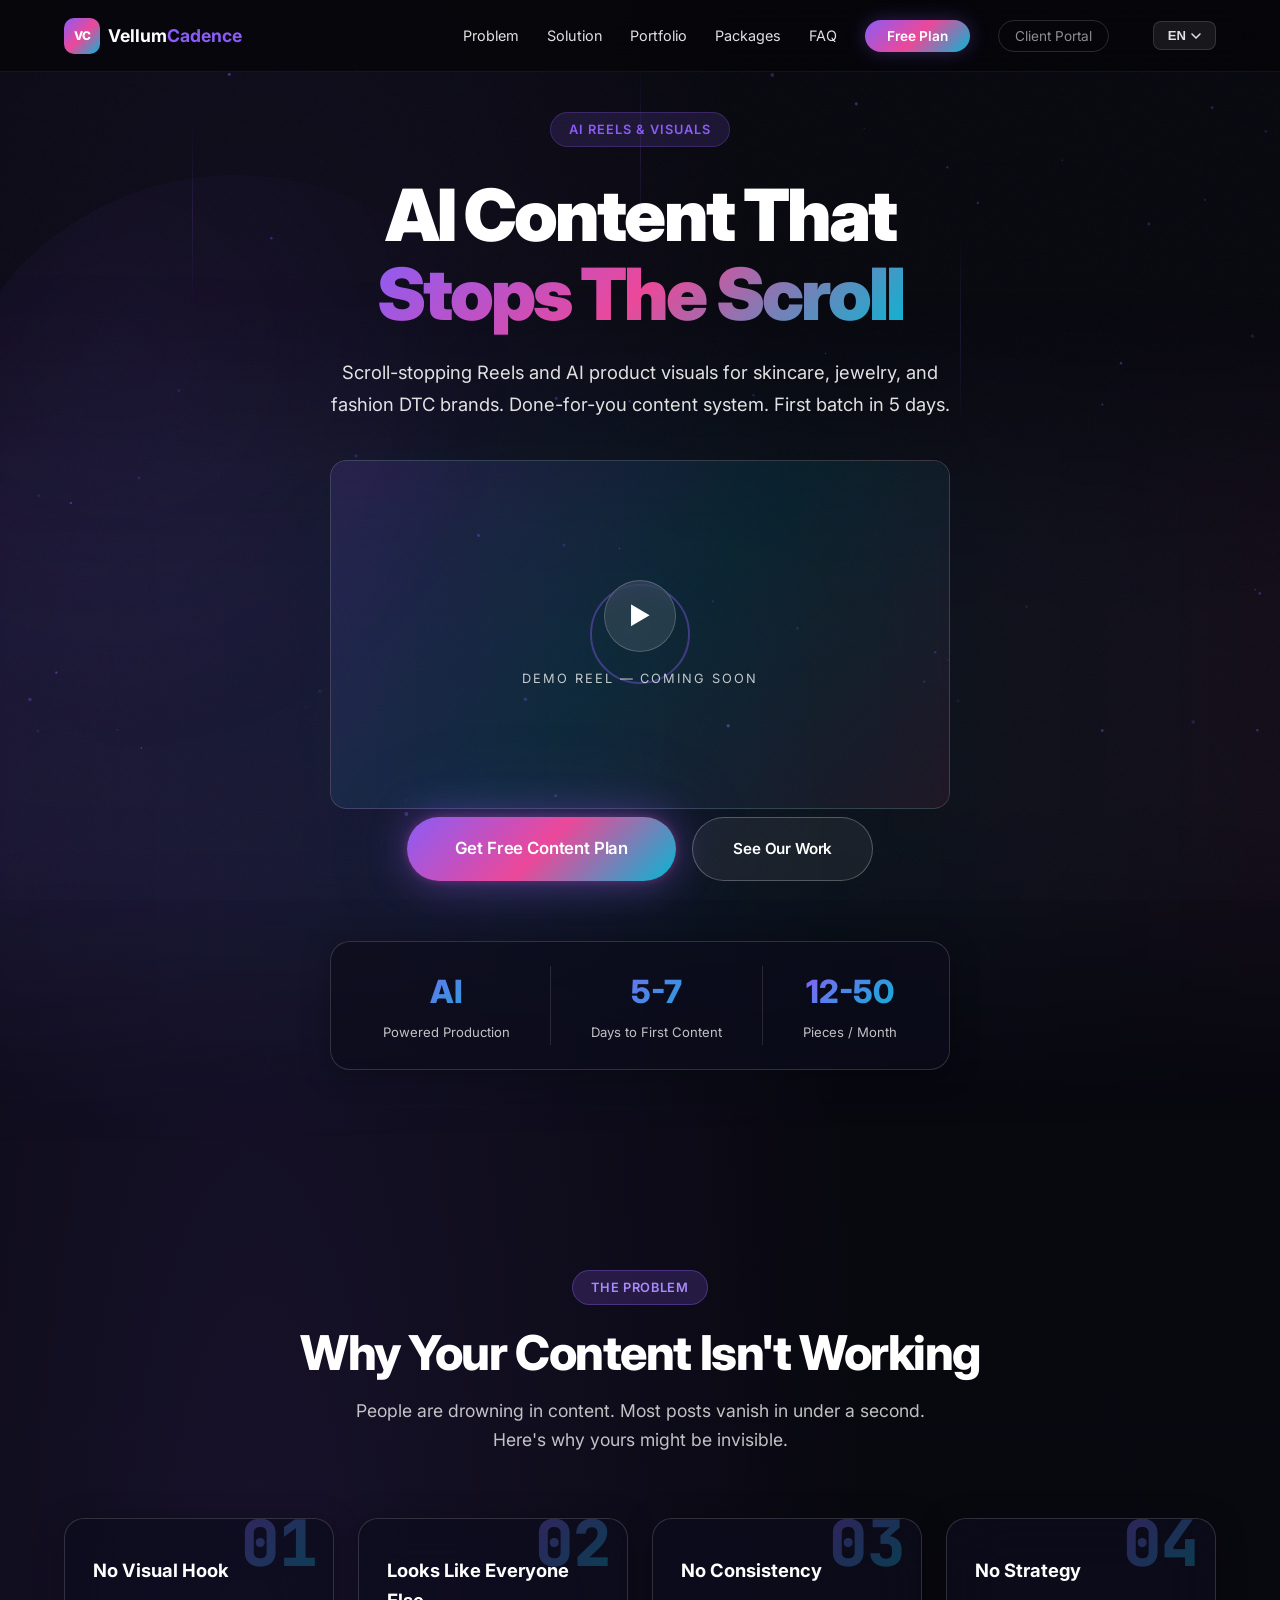
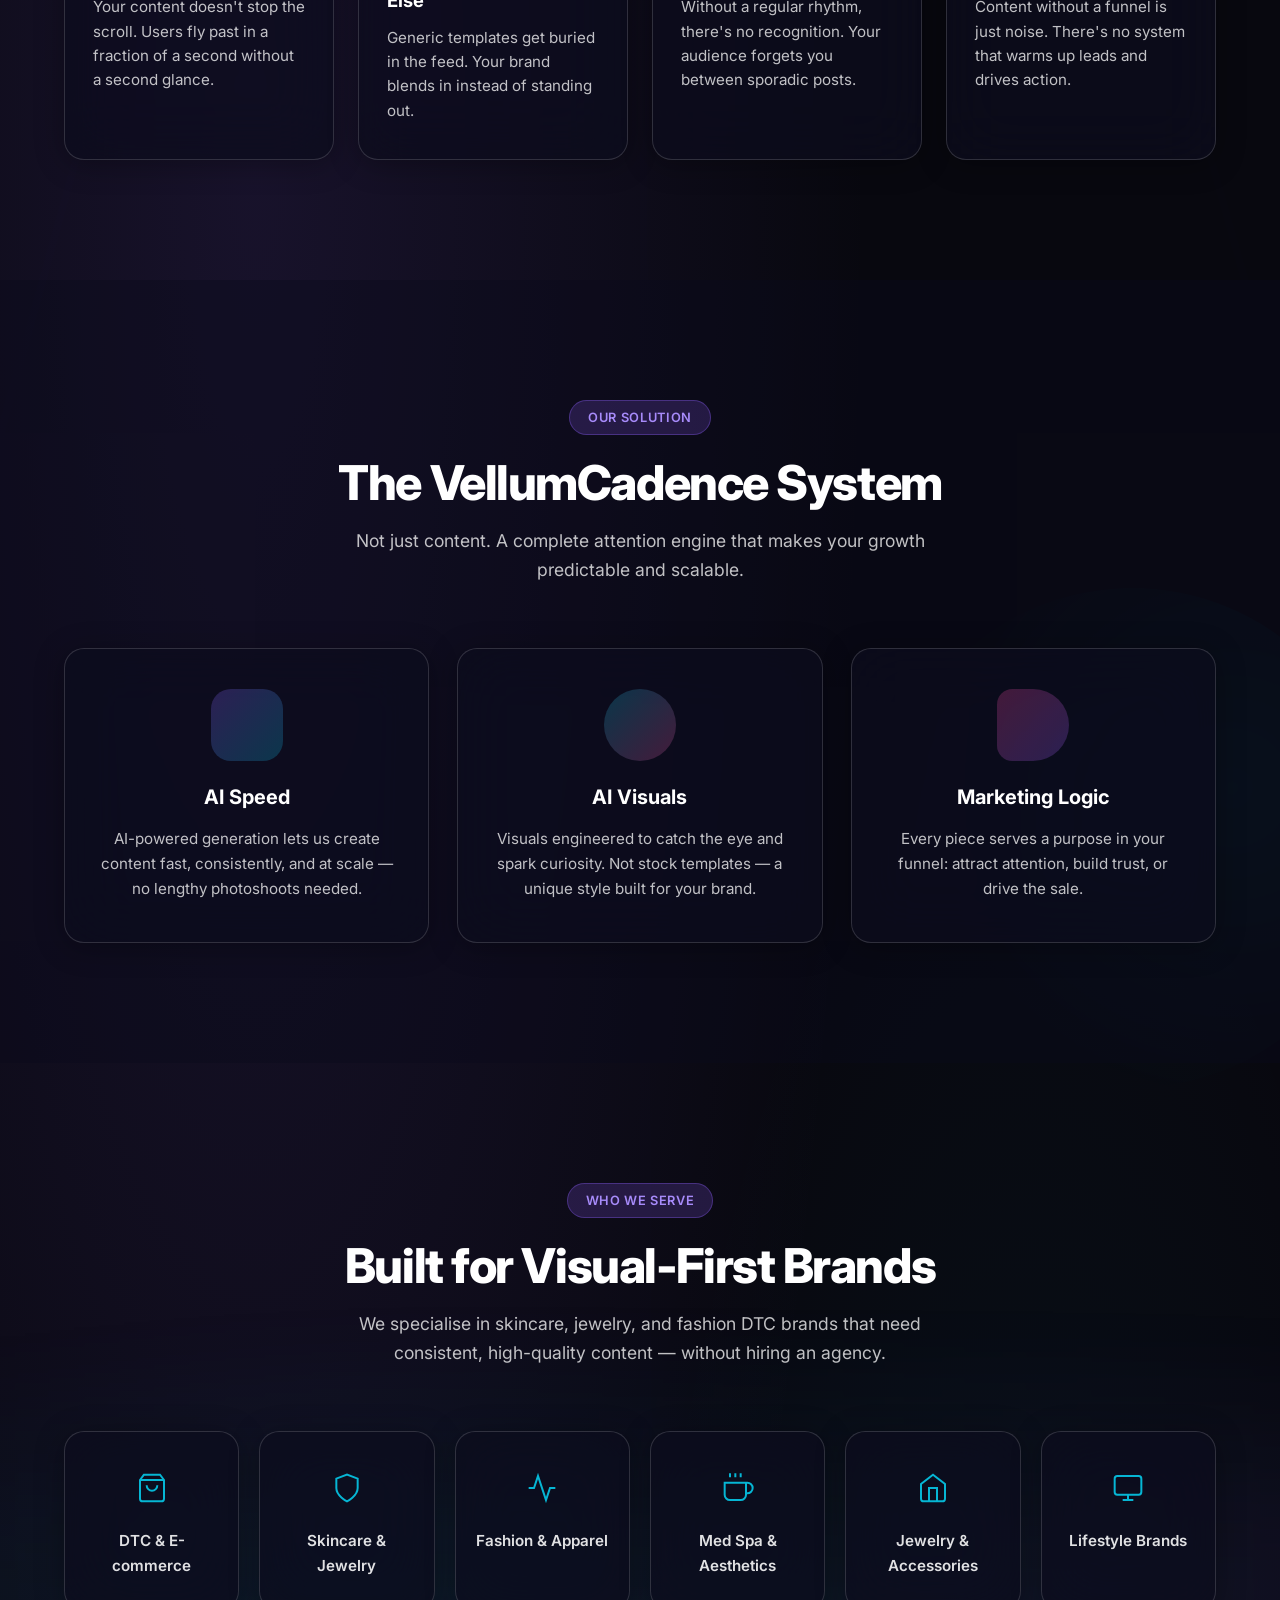
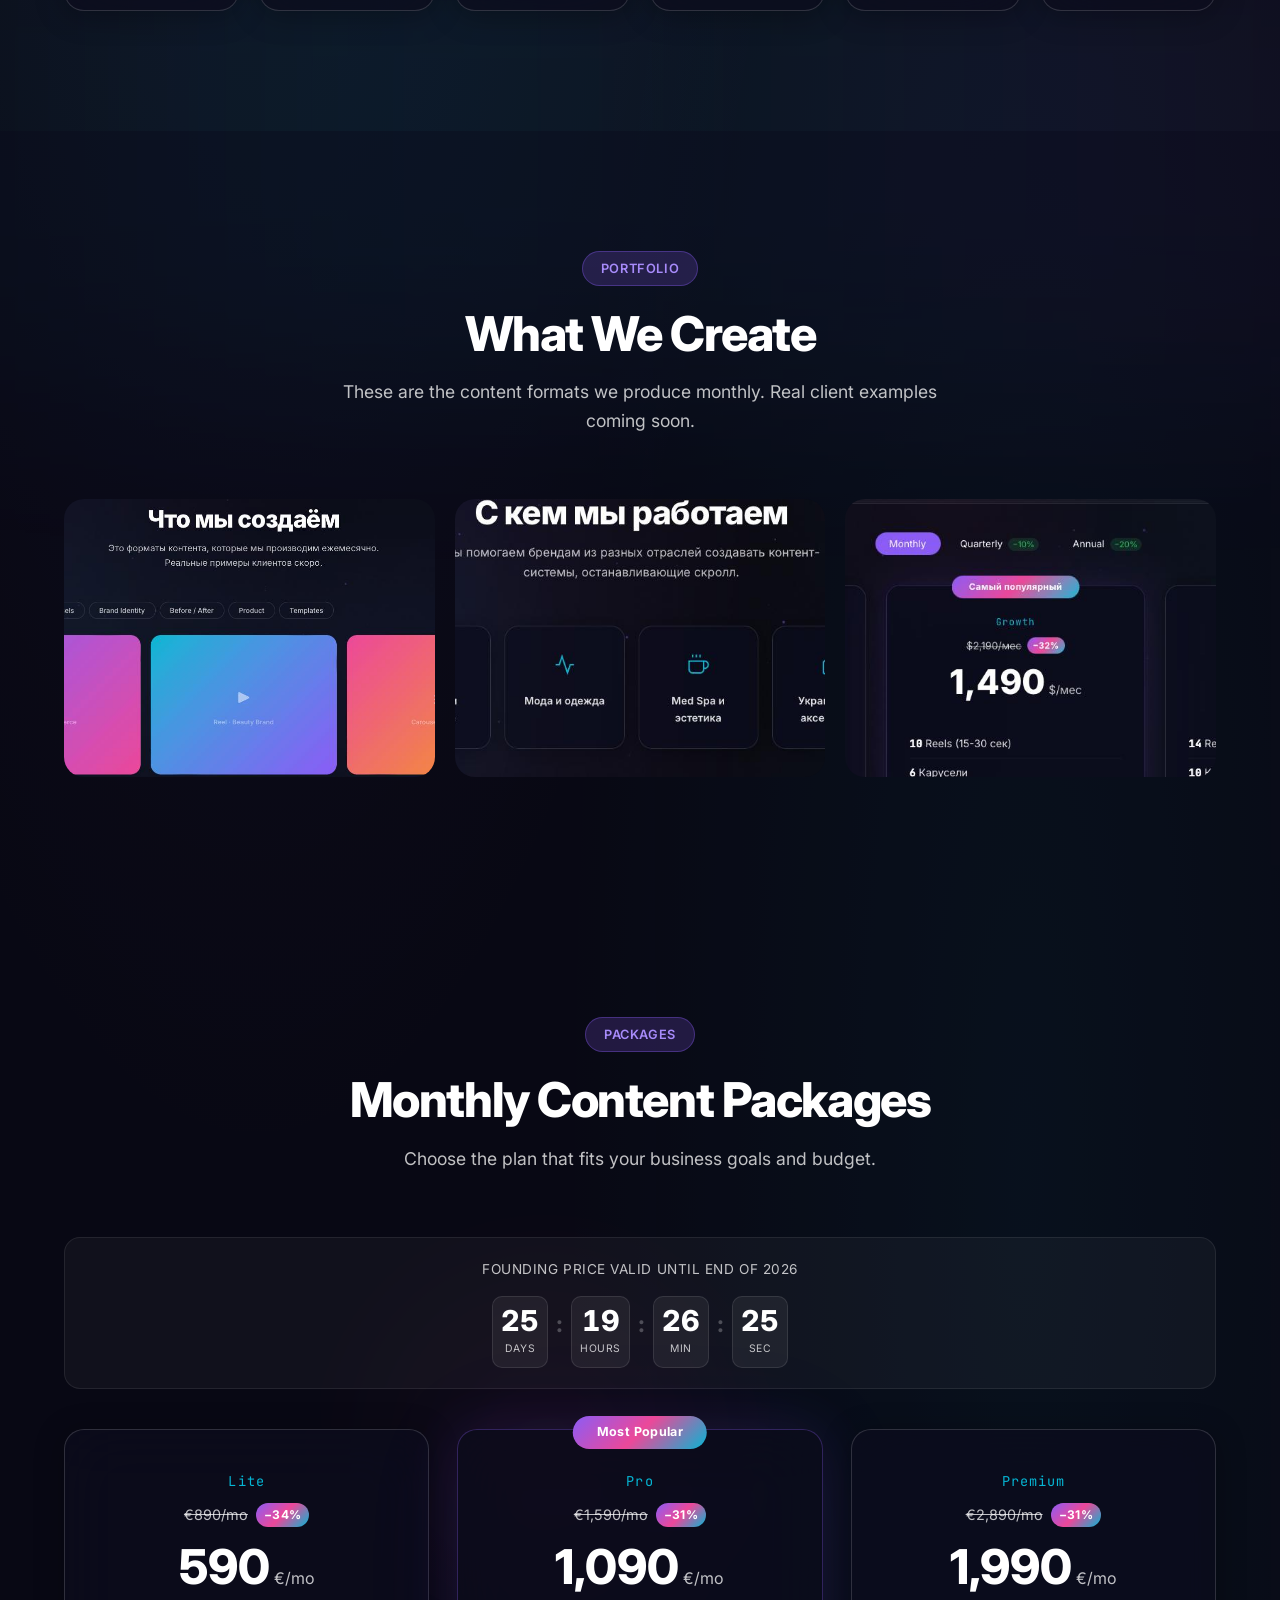
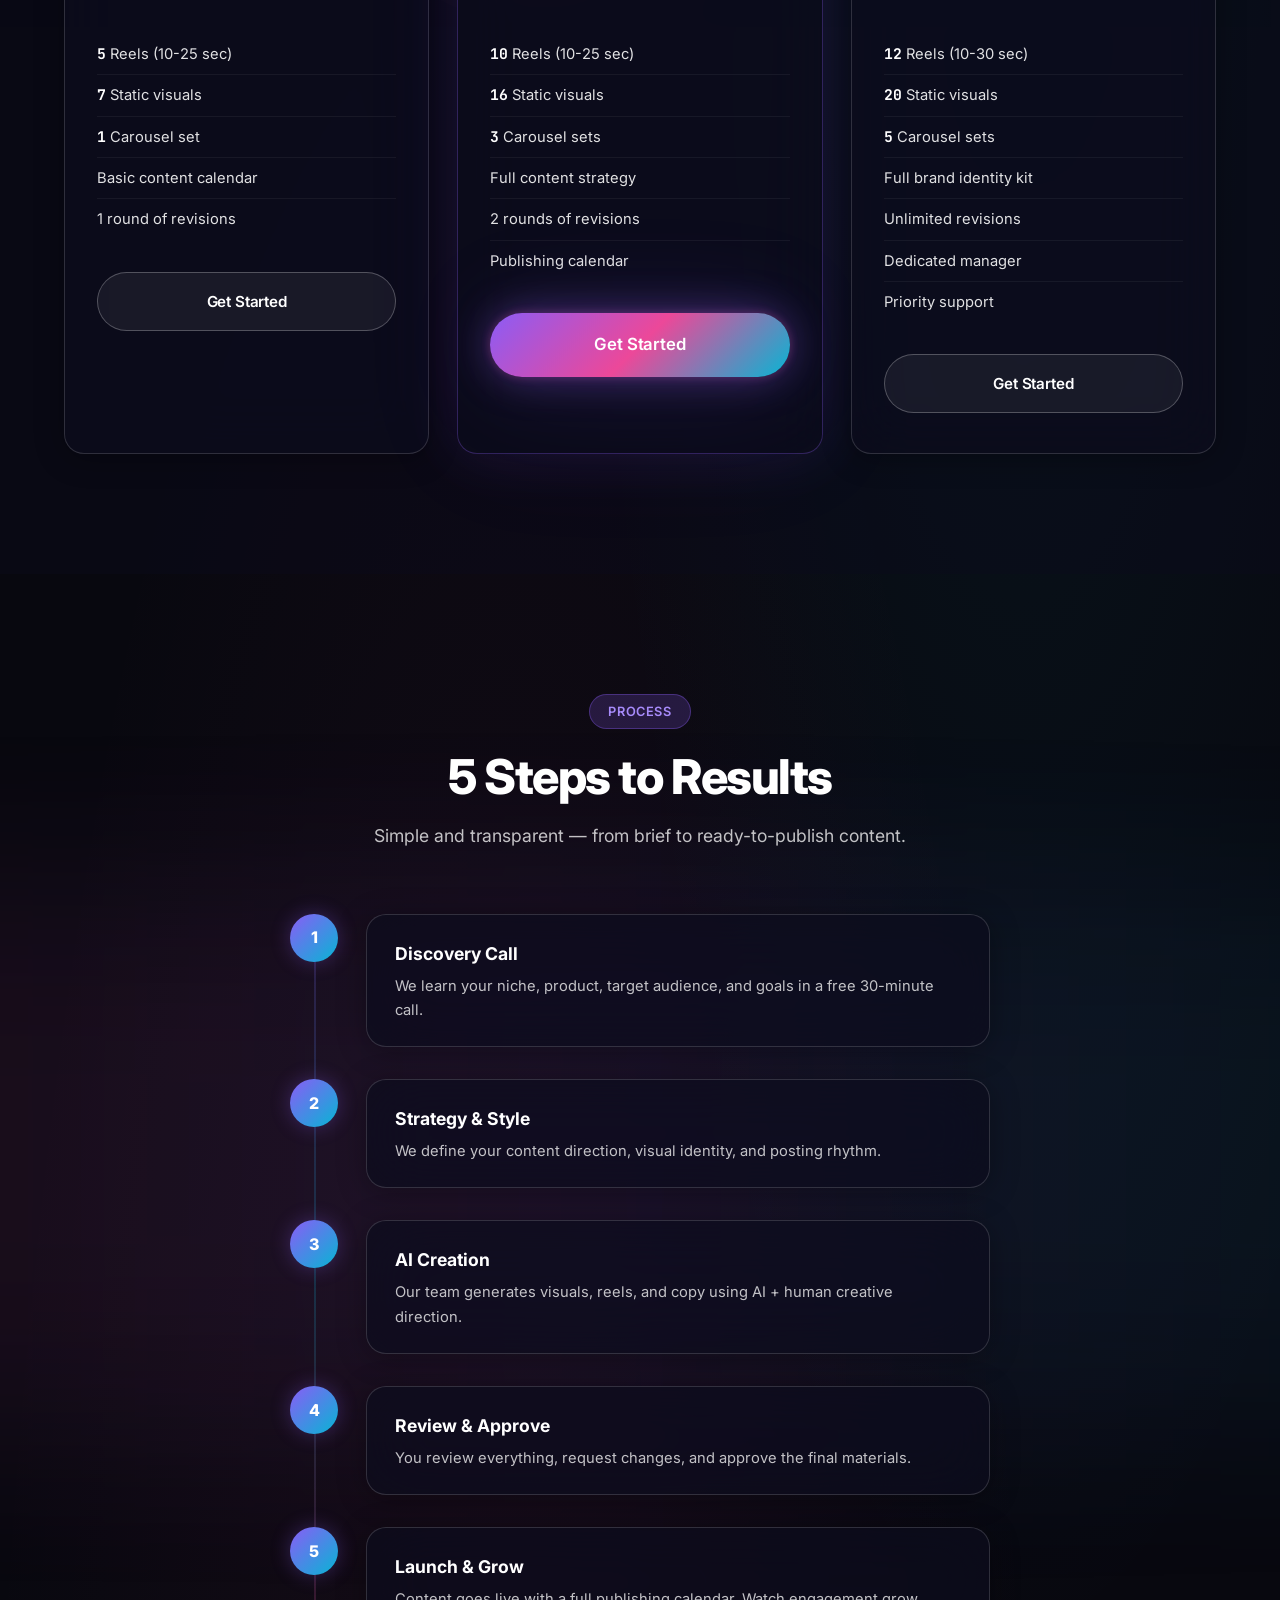
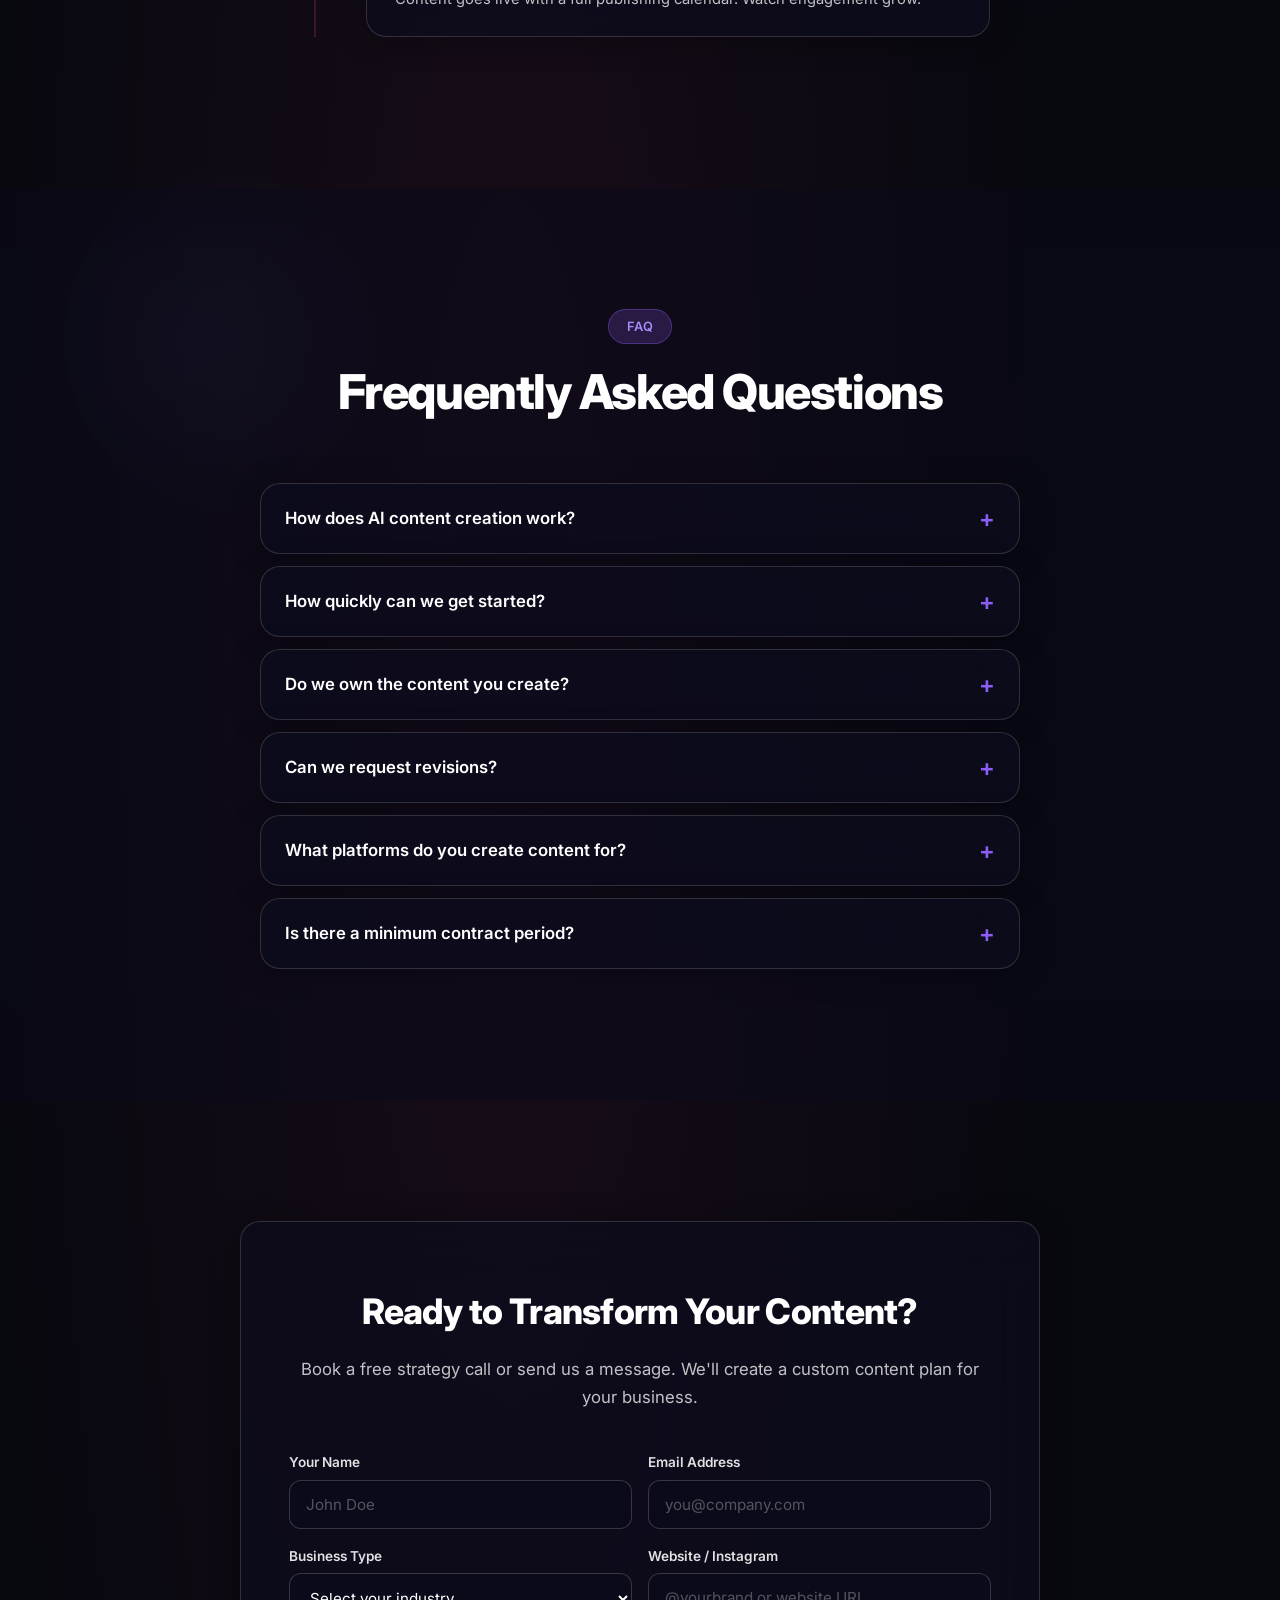
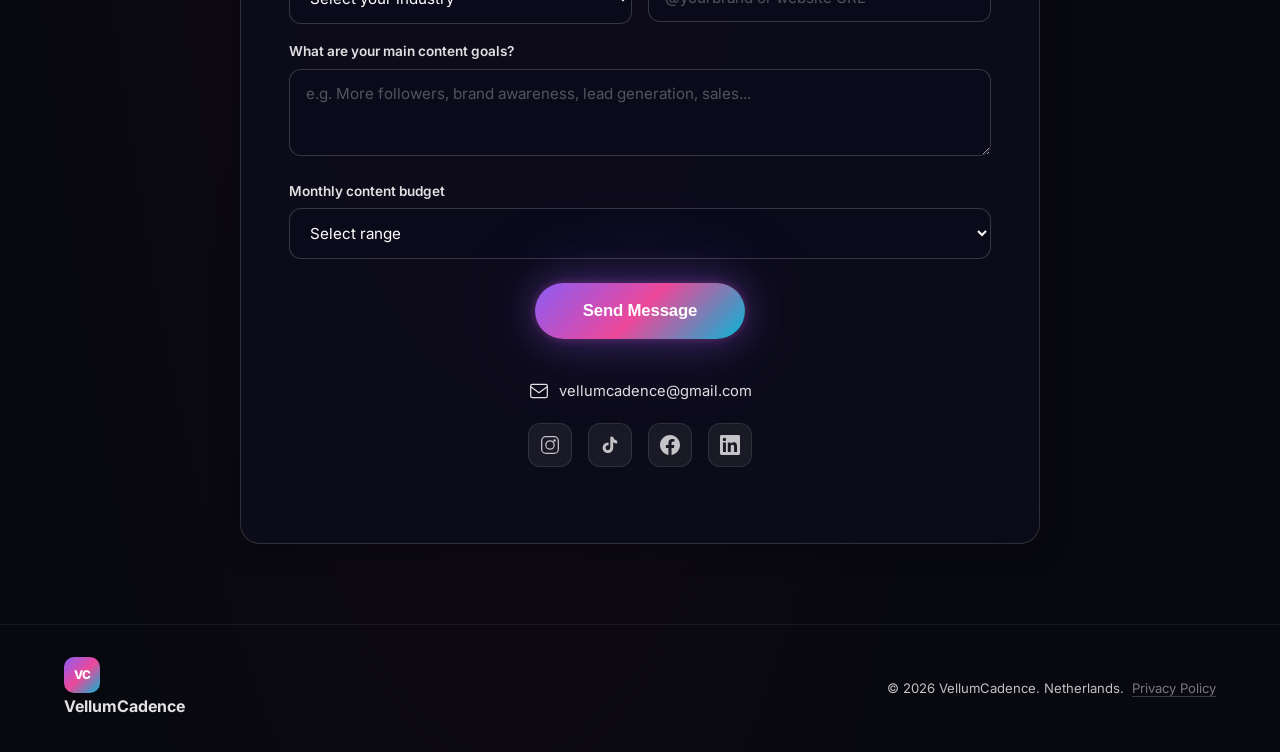
==== index.html @ dead8058 "Remove billing toggle, sync packages.json with site - Remove Quarterly/Annual buttons from billing t" ====
<!DOCTYPE html>
<html lang="en">
<head>
  <meta charset="UTF-8">
  <meta name="viewport" content="width=device-width, initial-scale=1.0">
  <title>VellumCadence — AI Content That Stops The Scroll</title>
  <meta name="description" content="AI-powered Reels and product visuals for skincare, jewelry, and fashion DTC brands. Done-for-you content system. First batch in 5 days.">
  <meta name="theme-color" content="#050508">
  <link rel="icon" id="favicon-link" href="/favicon.ico">

  <!-- Canonical & hreflang -->
  <link rel="canonical" href="https://vellumcadence.com/">
  <link rel="alternate" hreflang="en" href="https://vellumcadence.com/">
  <link rel="alternate" hreflang="nl" href="https://vellumcadence.com/?lang=nl">
  <link rel="alternate" hreflang="de" href="https://vellumcadence.com/?lang=de">
  <link rel="alternate" hreflang="x-default" href="https://vellumcadence.com/">

  <!-- Open Graph -->
  <meta property="og:type" content="website">
  <meta property="og:url" content="https://vellumcadence.com/">
  <meta property="og:title" content="VellumCadence — AI Content That Stops The Scroll">
  <meta property="og:description" content="AI-powered Reels and product visuals for skincare, jewelry, and fashion DTC brands. Done-for-you content system. First batch in 5 days.">
  <meta property="og:image" content="https://vellumcadence.com/og-image.jpg">
  <meta property="og:locale" content="en_US">
  <meta property="og:locale:alternate" content="nl_NL">
  <meta property="og:locale:alternate" content="de_DE">

  <!-- Twitter Card -->
  <meta name="twitter:card" content="summary_large_image">
  <meta name="twitter:title" content="VellumCadence — AI Content That Stops The Scroll">
  <meta name="twitter:description" content="AI-powered Reels and product visuals for skincare, jewelry, and fashion DTC brands. Done-for-you content system. First batch in 5 days.">
  <meta name="twitter:image" content="https://vellumcadence.com/og-image.jpg">

  <!-- Structured Data -->
  <script type="application/ld+json">
  {
    "@context": "https://schema.org",
    "@type": "Organization",
    "name": "VellumCadence",
    "url": "https://vellumcadence.com",
    "description": "AI-powered Reels and product visuals for skincare, jewelry, and fashion DTC brands",
    "address": { "@type": "PostalAddress", "addressLocality": "Amsterdam", "addressCountry": "NL" },
    "sameAs": ["https://www.instagram.com/vellumcadence", "https://www.linkedin.com/company/vellumcadence"]
  }
  </script>

  <link rel="preconnect" href="https://fonts.googleapis.com">
  <link rel="preconnect" href="https://fonts.gstatic.com" crossorigin>
  <link href="https://fonts.googleapis.com/css2?family=Inter:wght@300;400;500;600;700;800;900&family=JetBrains+Mono:wght@400;500&display=swap" rel="stylesheet">
  <link rel="stylesheet" href="style.css">
</head>
<body>

  <!-- 4D Background System -->
  <div class="bg-system" aria-hidden="true">
    <canvas id="bgCanvas"></canvas>
    <div class="aurora">
      <div class="aurora-beam aurora-beam-1"></div>
      <div class="aurora-beam aurora-beam-2"></div>
      <div class="aurora-beam aurora-beam-3"></div>
    </div>
    <div class="morph-blobs">
      <div class="morph-blob blob-1"></div>
      <div class="morph-blob blob-2"></div>
      <div class="morph-blob blob-3"></div>
      <div class="morph-blob blob-4"></div>
    </div>
    <div class="depth-grid"></div>
    <div class="noise-overlay"></div>
  </div>

  <!-- Cursor glow (desktop only) -->
  <div class="cursor-glow" id="cursorGlow" aria-hidden="true"></div>

  <!-- Navigation -->
  <nav class="nav" id="nav">
    <div class="nav-inner">
      <a href="#" class="nav-logo" id="nav-logo">
        <img id="logo-img" src="/logo-img.svg" alt="VellumCadence" style="display:none;height:36px;" onerror="this.style.display='none';" onload="this.style.display='inline-block';document.getElementById('logo-text').style.display='none';">
        <span id="logo-text" style="display:flex;align-items:center;gap:8px;">
          <span class="logo-mark">VC</span>
          <span class="logo-name">Vellum<span class="logo-accent">Cadence</span></span>
        </span>
      </a>
      <ul class="nav-links" id="navLinks">
        <li><a href="#pain" data-i18n="nav.problem">Problem</a></li>
        <li><a href="#solution" data-i18n="nav.solution">Solution</a></li>
        <li><a href="#portfolio" data-i18n="nav.portfolio">Portfolio</a></li>
        <li><a href="#packages" data-i18n="nav.packages">Packages</a></li>
        <li><a href="#faq" data-i18n="nav.faq">FAQ</a></li>
        <li><a href="#cta" class="nav-cta" data-i18n="nav.contact">Get Free Plan</a></li>
        <li><a href="/client/" class="nav-portal">Client Portal</a></li>
      </ul>
      <!-- Language switcher -->
      <div class="lang-switcher" id="langSwitcher">
        <button class="lang-current" id="langBtn" aria-label="Language">
          <span id="langLabel">EN</span>
          <svg width="10" height="6" viewBox="0 0 10 6" fill="none"><path d="M1 1l4 4 4-4" stroke="currentColor" stroke-width="1.5" stroke-linecap="round"/></svg>
        </button>
        <ul class="lang-dropdown" id="langDropdown">
          <li><button data-lang="en">EN</button></li>
          <li><button data-lang="nl">NL</button></li>
          <li><button data-lang="de">DE</button></li>
          <li><button data-lang="fr">FR</button></li>
          <li><button data-lang="pl">PL</button></li>
          <li><button data-lang="ru">RU</button></li>
          <li><button data-lang="uk">UA</button></li>
        </ul>
      </div>
      <button class="burger" id="burger" aria-label="Menu">
        <span></span><span></span><span></span>
      </button>
    </div>
  </nav>

  <!-- ====== HERO ====== -->
  <section class="hero" id="hero">
    <div class="hero-inner">
      <div class="hero-tag anim" data-i18n="hero.tag">AI Reels & Visuals</div>
      <h1 class="hero-title anim">
        <span data-i18n="hero.title1">AI Content That</span><br>
        <span class="hero-highlight" data-i18n="hero.title2">Stops The Scroll</span>
      </h1>
      <p class="hero-sub anim" data-i18n="hero.sub">Scroll-stopping Reels and AI product visuals for skincare, jewelry, and fashion DTC brands. Done-for-you content system. First batch in 5 days.</p>

      <!-- ====== HERO VIDEO ====== -->
      <div class="hero-video-section anim">
        <!-- ВАРИАНТ A: MP4 — раскомментировать и указать src когда файл готов -->
        <!--
        <video class="hero-video" autoplay muted loop playsinline poster="/assets/video-poster.webp">
          <source src="/assets/demo-reel.mp4" type="video/mp4">
        </video>
        -->

        <!-- ВАРИАНТ B: YouTube/Vimeo embed — заменить VIDEO_ID -->
        <!--
        <div class="hero-video-embed">
          <iframe src="https://www.youtube.com/embed/VIDEO_ID?autoplay=0&rel=0&modestbranding=1"
            title="VellumCadence Demo Reel" frameborder="0"
            allow="accelerometer; autoplay; clipboard-write; encrypted-media; picture-in-picture"
            allowfullscreen></iframe>
        </div>
        -->

        <!-- ЗАГЛУШКА — удалить когда подключено реальное видео -->
        <div class="hero-video-placeholder">
          <div class="vp-pulse-ring"></div>
          <div class="vp-play-btn">&#9654;</div>
          <p class="vp-label" data-i18n="hero.video">Demo Reel — Coming Soon</p>
        </div>
      </div>

      <div class="hero-ctas anim">
        <a href="#cta" class="btn btn-glow" data-i18n="hero.cta">Get Free Content Plan</a>
        <a href="#portfolio" class="btn btn-ghost" data-i18n="hero.cta2">See Our Work</a>
      </div>
      <div class="hero-metrics anim">
        <div class="metric">
          <span class="metric-val">AI</span>
          <span class="metric-label" data-i18n="hero.m1">Powered Production</span>
        </div>
        <div class="metric-divider"></div>
        <div class="metric">
          <span class="metric-val">5-7</span>
          <span class="metric-label" data-i18n="hero.m2">Days to First Content</span>
        </div>
        <div class="metric-divider"></div>
        <div class="metric">
          <span class="metric-val">12-50</span>
          <span class="metric-label" data-i18n="hero.m3">Pieces / Month</span>
        </div>
      </div>
    </div>
    <div class="hero-lines" aria-hidden="true">
      <div class="h-line h-line-1"></div>
      <div class="h-line h-line-2"></div>
      <div class="h-line h-line-3"></div>
    </div>
  </section>

  <!-- ====== PAIN ====== -->
  <section class="section" id="pain">
    <div class="container">
      <div class="section-header">
        <span class="tag anim" data-i18n="pain.tag">The Problem</span>
        <h2 class="section-title anim" data-i18n="pain.title">Why Your Content Isn't Working</h2>
        <p class="section-sub anim" data-i18n="pain.sub">People are drowning in content. Most posts vanish in under a second. Here's why yours might be invisible.</p>
      </div>
      <div class="pain-grid">
        <div class="pain-card glass anim">
          <div class="pain-num">01</div>
          <h3 data-i18n="pain.c1.title">No Visual Hook</h3>
          <p data-i18n="pain.c1.text">Your content doesn't stop the scroll. Users fly past in a fraction of a second without a second glance.</p>
        </div>
        <div class="pain-card glass anim">
          <div class="pain-num">02</div>
          <h3 data-i18n="pain.c2.title">Looks Like Everyone Else</h3>
          <p data-i18n="pain.c2.text">Generic templates get buried in the feed. Your brand blends in instead of standing out.</p>
        </div>
        <div class="pain-card glass anim">
          <div class="pain-num">03</div>
          <h3 data-i18n="pain.c3.title">No Consistency</h3>
          <p data-i18n="pain.c3.text">Without a regular rhythm, there's no recognition. Your audience forgets you between sporadic posts.</p>
        </div>
        <div class="pain-card glass anim">
          <div class="pain-num">04</div>
          <h3 data-i18n="pain.c4.title">No Strategy</h3>
          <p data-i18n="pain.c4.text">Content without a funnel is just noise. There's no system that warms up leads and drives action.</p>
        </div>
      </div>
    </div>
  </section>

  <!-- ====== SOLUTION ====== -->
  <section class="section section-alt" id="solution">
    <div class="container">
      <div class="section-header">
        <span class="tag anim" data-i18n="sol.tag">Our Solution</span>
        <h2 class="section-title anim" data-i18n="sol.title">The VellumCadence System</h2>
        <p class="section-sub anim" data-i18n="sol.sub">Not just content. A complete attention engine that makes your growth predictable and scalable.</p>
      </div>
      <div class="sol-grid">
        <div class="sol-card glass tilt-card anim">
          <div class="sol-icon">
            <div class="sol-shape shape-1"></div>
          </div>
          <h3 data-i18n="sol.c1.title">AI-Powered Production</h3>
          <p data-i18n="sol.c1.text">We generate content fast, consistently, and at scale — no lengthy photoshoots needed. Your brand stays visible every day.</p>
        </div>
        <div class="sol-card glass tilt-card anim">
          <div class="sol-icon">
            <div class="sol-shape shape-2"></div>
          </div>
          <h3 data-i18n="sol.c2.title">Unique Visual Style</h3>
          <p data-i18n="sol.c2.text">Every visual is engineered to catch the eye and spark curiosity. Not stock templates — a style built exclusively for your brand.</p>
        </div>
        <div class="sol-card glass tilt-card anim">
          <div class="sol-icon">
            <div class="sol-shape shape-3"></div>
          </div>
          <h3 data-i18n="sol.c3.title">Funnel-Driven Strategy</h3>
          <p data-i18n="sol.c3.text">Every piece serves a purpose: attract attention, build trust, or drive the sale. Content with a plan, not just posts.</p>
        </div>
      </div>
    </div>
  </section>

  <!-- ====== WHO WE WORK WITH ====== -->
  <section class="section" id="who">
    <div class="container">
      <div class="section-header">
        <span class="tag anim" data-i18n="who.tag">Who We Serve</span>
        <h2 class="section-title anim" data-i18n="who.title">Built for Visual-First Brands</h2>
        <p class="section-sub anim" data-i18n="who.sub">We specialise in DTC, beauty, and skincare brands that need consistent, high-quality content — without hiring an agency.</p>
      </div>
      <div class="who-grid">
        <div class="who-card glass anim">
          <div class="who-icon">
            <svg viewBox="0 0 24 24" fill="none" stroke="currentColor" stroke-width="1.5"><path d="M6 2L3 6v14a2 2 0 002 2h14a2 2 0 002-2V6l-3-4zM3 6h18M16 10a4 4 0 01-8 0"/></svg>
          </div>
          <h3 data-i18n="who.c1">DTC & E-commerce</h3>
        </div>
        <div class="who-card glass anim">
          <div class="who-icon">
            <svg viewBox="0 0 24 24" fill="none" stroke="currentColor" stroke-width="1.5"><path d="M12 22s8-4 8-10V5l-8-3-8 3v7c0 6 8 10 8 10z"/></svg>
          </div>
          <h3 data-i18n="who.c2">Beauty & Wellness</h3>
        </div>
        <div class="who-card glass anim">
          <div class="who-icon">
            <svg viewBox="0 0 24 24" fill="none" stroke="currentColor" stroke-width="1.5"><path d="M22 12h-4l-3 9L9 3l-3 9H2"/></svg>
          </div>
          <h3 data-i18n="who.c3">Fashion & Apparel</h3>
        </div>
        <div class="who-card glass anim">
          <div class="who-icon">
            <svg viewBox="0 0 24 24" fill="none" stroke="currentColor" stroke-width="1.5"><path d="M18 8h1a4 4 0 010 8h-1M2 8h16v9a4 4 0 01-4 4H6a4 4 0 01-4-4V8zM6 1v3M10 1v3M14 1v3"/></svg>
          </div>
          <h3 data-i18n="who.c4">Med Spa & Aesthetics</h3>
        </div>
        <div class="who-card glass anim">
          <div class="who-icon">
            <svg viewBox="0 0 24 24" fill="none" stroke="currentColor" stroke-width="1.5"><path d="M3 9l9-7 9 7v11a2 2 0 01-2 2H5a2 2 0 01-2-2V9z"/><polyline points="9 22 9 12 15 12 15 22"/></svg>
          </div>
          <h3 data-i18n="who.c5">Jewelry & Accessories</h3>
        </div>
        <div class="who-card glass anim">
          <div class="who-icon">
            <svg viewBox="0 0 24 24" fill="none" stroke="currentColor" stroke-width="1.5"><rect x="2" y="3" width="20" height="14" rx="2"/><line x1="8" y1="21" x2="16" y2="21"/><line x1="12" y1="17" x2="12" y2="21"/></svg>
          </div>
          <h3 data-i18n="who.c6">Lifestyle Brands</h3>
        </div>
      </div>
    </div>
  </section>

  <!-- ====== PORTFOLIO ====== -->
  <section class="section section-alt" id="portfolio">
    <div class="container">
      <div class="section-header">
        <span class="tag anim" data-i18n="port.tag">Portfolio</span>
        <h2 class="section-title anim" data-i18n="port.title">What We Create</h2>
        <p class="section-sub anim" data-i18n="port.sub">These are the content formats we produce monthly. Real client examples coming soon.</p>
      </div>

      <!-- Portfolio grid — 3 items -->
      <div class="portfolio-grid">
        <div class="portfolio-item anim" data-category="all">
          <img src="/portfolio/showcase-content.jpg" alt="Content Strategy" loading="lazy" class="portfolio-img">
          <div class="portfolio-overlay"><span class="portfolio-tag">Content</span><span class="portfolio-title">Content Strategy</span><button class="portfolio-open" data-src="/portfolio/showcase-content.jpg">View</button></div>
        </div>
        <div class="portfolio-item anim" data-category="all">
          <img src="/portfolio/showcase-brands.jpg" alt="Brand Direction" loading="lazy" class="portfolio-img">
          <div class="portfolio-overlay"><span class="portfolio-tag">Branding</span><span class="portfolio-title">Brand Direction</span><button class="portfolio-open" data-src="/portfolio/showcase-brands.jpg">View</button></div>
        </div>
        <div class="portfolio-item anim" data-category="all">
          <img src="/portfolio/showcase-packages.jpg" alt="Service Overview" loading="lazy" class="portfolio-img">
          <div class="portfolio-overlay"><span class="portfolio-tag">Service</span><span class="portfolio-title">Service Overview</span><button class="portfolio-open" data-src="/portfolio/showcase-packages.jpg">View</button></div>
        </div>
      </div>

      <!-- Lightbox -->
      <div class="lightbox" id="lightbox">
        <div class="lb-backdrop"></div>
        <div class="lb-content">
          <button class="lb-close">&times;</button>
          <img class="lb-img" src="" alt="">
        </div>
      </div>
    </div>
  </section>


  <!-- ====== PACKAGES ====== -->
  <section class="section section-alt" id="packages">
    <div class="container">
      <div class="section-header">
        <span class="tag anim" data-i18n="pkg.tag">Packages</span>
        <h2 class="section-title anim" data-i18n="pkg.title">Monthly Content Packages</h2>
        <p class="section-sub anim" data-i18n="pkg.sub">Choose the plan that fits your business goals and budget.</p>
      </div>
      <div class="pkg-timer anim">
        <span class="pkg-timer-label" data-i18n="pkg.timer.label">Founding price valid until end of 2026</span>
        <div class="pkg-timer-clock">
          <div class="pkg-timer-unit"><span class="pkg-timer-val" id="ct-days">--</span><span class="pkg-timer-lbl" data-i18n="pkg.timer.days">days</span></div>
          <span class="pkg-timer-sep">:</span>
          <div class="pkg-timer-unit"><span class="pkg-timer-val" id="ct-hours">--</span><span class="pkg-timer-lbl" data-i18n="pkg.timer.hours">hours</span></div>
          <span class="pkg-timer-sep">:</span>
          <div class="pkg-timer-unit"><span class="pkg-timer-val" id="ct-min">--</span><span class="pkg-timer-lbl" data-i18n="pkg.timer.min">min</span></div>
          <span class="pkg-timer-sep">:</span>
          <div class="pkg-timer-unit"><span class="pkg-timer-val" id="ct-sec">--</span><span class="pkg-timer-lbl" data-i18n="pkg.timer.sec">sec</span></div>
        </div>
      </div>
      <div class="pkg-grid">
        <div class="pkg-card glass tilt-card anim">
          <div class="pkg-tier mono">Lite</div>
          <div class="pkg-price">
            <div><span class="pkg-original">&euro;890/<span data-i18n="pkg.mo">mo</span></span><span class="pkg-save">−34%</span></div>
            <span class="pkg-amount">590</span><span class="pkg-currency">&euro;/<span data-i18n="pkg.mo">mo</span></span>
          </div>
          <ul class="pkg-list">
            <li><span class="pkg-val">5</span> <span data-i18n="pkg.l.reels">Reels (10-25 sec)</span></li>
            <li><span class="pkg-val">7</span> <span data-i18n="pkg.l.visuals">Static visuals</span></li>
            <li><span class="pkg-val">1</span> <span data-i18n="pkg.l.carousel">Carousel set</span></li>
            <li data-i18n="pkg.l.basic">Basic content calendar</li>
            <li data-i18n="pkg.l.revisions1">1 round of revisions</li>
          </ul>
          <a href="#cta" class="btn btn-ghost pkg-btn" data-i18n="pkg.select">Get Started</a>
        </div>
        <div class="pkg-card pkg-popular glass tilt-card anim">
          <div class="pkg-badge" data-i18n="pkg.popular">Most Popular</div>
          <div class="pkg-tier mono">Pro</div>
          <div class="pkg-price">
            <div><span class="pkg-original">&euro;1,590/<span data-i18n="pkg.mo">mo</span></span><span class="pkg-save">−31%</span></div>
            <span class="pkg-amount">1,090</span><span class="pkg-currency">&euro;/<span data-i18n="pkg.mo">mo</span></span>
          </div>
          <ul class="pkg-list">
            <li><span class="pkg-val">10</span> <span data-i18n="pkg.p.reels">Reels (10-25 sec)</span></li>
            <li><span class="pkg-val">16</span> <span data-i18n="pkg.p.visuals">Static visuals</span></li>
            <li><span class="pkg-val">3</span> <span data-i18n="pkg.p.carousel">Carousel sets</span></li>
            <li data-i18n="pkg.p.strategy">Full content strategy</li>
            <li data-i18n="pkg.p.revisions">2 rounds of revisions</li>
            <li data-i18n="pkg.p.calendar">Publishing calendar</li>
          </ul>
          <a href="#cta" class="btn btn-glow pkg-btn" data-i18n="pkg.select">Get Started</a>
        </div>
        <div class="pkg-card glass tilt-card anim">
          <div class="pkg-tier mono">Premium</div>
          <div class="pkg-price">
            <div><span class="pkg-original">&euro;2,890/<span data-i18n="pkg.mo">mo</span></span><span class="pkg-save">−31%</span></div>
            <span class="pkg-amount">1,990</span><span class="pkg-currency">&euro;/<span data-i18n="pkg.mo">mo</span></span>
          </div>
          <ul class="pkg-list">
            <li><span class="pkg-val">12</span> <span data-i18n="pkg.pr.reels">Reels (10-30 sec)</span></li>
            <li><span class="pkg-val">20</span> <span data-i18n="pkg.pr.visuals">Static visuals</span></li>
            <li><span class="pkg-val">5</span> <span data-i18n="pkg.pr.carousel">Carousel sets</span></li>
            <li data-i18n="pkg.pr.brand">Full brand identity kit</li>
            <li data-i18n="pkg.pr.revisions">Unlimited revisions</li>
            <li data-i18n="pkg.pr.manager">Dedicated manager</li>
            <li data-i18n="pkg.pr.priority">Priority support</li>
          </ul>
          <a href="#cta" class="btn btn-ghost pkg-btn" data-i18n="pkg.select">Get Started</a>
        </div>
      </div>
    </div>
  </section>

  <!-- ====== PROCESS ====== -->
  <section class="section" id="process">
    <div class="container">
      <div class="section-header">
        <span class="tag anim" data-i18n="proc.tag">Process</span>
        <h2 class="section-title anim" data-i18n="proc.title">5 Steps to Results</h2>
        <p class="section-sub anim" data-i18n="proc.sub">Simple and transparent -- from brief to ready-to-publish content.</p>
      </div>
      <div class="proc-timeline">
        <div class="proc-line" aria-hidden="true"></div>
        <div class="proc-step anim">
          <div class="proc-dot"><span>1</span></div>
          <div class="proc-card glass">
            <h3 data-i18n="proc.s1.title">Fill the Brief</h3>
            <p data-i18n="proc.s1.text">Complete a short questionnaire about your niche, product, audience, and goals.</p>
          </div>
        </div>
        <div class="proc-step anim">
          <div class="proc-dot"><span>2</span></div>
          <div class="proc-card glass">
            <h3 data-i18n="proc.s2.title">AI Analysis</h3>
            <p data-i18n="proc.s2.text">Our AI agent analyzes your niche, competitors, and audience — then builds a custom content strategy.</p>
          </div>
        </div>
        <div class="proc-step anim">
          <div class="proc-dot"><span>3</span></div>
          <div class="proc-card glass">
            <h3 data-i18n="proc.s3.title">AI Creation</h3>
            <p data-i18n="proc.s3.text">Our team generates visuals, reels, and copy using AI + human creative direction.</p>
          </div>
        </div>
        <div class="proc-step anim">
          <div class="proc-dot"><span>4</span></div>
          <div class="proc-card glass">
            <h3 data-i18n="proc.s4.title">Review & Approve</h3>
            <p data-i18n="proc.s4.text">You review everything, request changes, and approve the final materials.</p>
          </div>
        </div>
        <div class="proc-step anim">
          <div class="proc-dot"><span>5</span></div>
          <div class="proc-card glass">
            <h3 data-i18n="proc.s5.title">Launch & Grow</h3>
            <p data-i18n="proc.s5.text">Content goes live with a full publishing calendar. Watch engagement grow.</p>
          </div>
        </div>
      </div>
    </div>
  </section>

  <!-- ====== FAQ ====== -->
  <section class="section section-alt" id="faq">
    <div class="container">
      <div class="section-header">
        <span class="tag anim" data-i18n="faq.tag">FAQ</span>
        <h2 class="section-title anim" data-i18n="faq.title">Frequently Asked Questions</h2>
      </div>
      <div class="faq-list">
        <div class="faq-item glass anim">
          <button class="faq-q" data-i18n="faq.q1">How does AI content creation work?</button>
          <div class="faq-a"><p data-i18n="faq.a1">We use advanced AI tools combined with human creative direction to generate visuals, videos, and copy. Every piece is reviewed and refined by our team to ensure it matches your brand perfectly. The result is premium content at a fraction of the time and cost of traditional production.</p></div>
        </div>
        <div class="faq-item glass anim">
          <button class="faq-q" data-i18n="faq.q2">How quickly can we get started?</button>
          <div class="faq-a"><p data-i18n="faq.a2">After our discovery call, we typically deliver your first batch of content within 5-7 business days. The onboarding process is fast -- we just need your brand assets and a brief conversation about your goals.</p></div>
        </div>
        <div class="faq-item glass anim">
          <button class="faq-q" data-i18n="faq.q3">Do we own the content you create?</button>
          <div class="faq-a"><p data-i18n="faq.a3">Yes, 100%. All content we create belongs to you. You receive full rights to use it across any platform, in ads, on your website -- wherever you need it. No strings attached.</p></div>
        </div>
        <div class="faq-item glass anim">
          <button class="faq-q" data-i18n="faq.q4">Can we request revisions?</button>
          <div class="faq-a"><p data-i18n="faq.a4">Absolutely. Each package includes revision rounds (1 for Starter, 2 for Growth, unlimited for Scale and Enterprise). We want you to be completely happy with every piece of content before it goes live.</p></div>
        </div>
        <div class="faq-item glass anim">
          <button class="faq-q" data-i18n="faq.q5">What platforms do you create content for?</button>
          <div class="faq-a"><p data-i18n="faq.a5">We create content optimized for Instagram, TikTok, Facebook, LinkedIn, and YouTube Shorts. Each piece is formatted and sized correctly for the target platform to maximize engagement.</p></div>
        </div>
        <div class="faq-item glass anim">
          <button class="faq-q" data-i18n="faq.q6">Is there a minimum contract period?</button>
          <div class="faq-a"><p data-i18n="faq.a6">We recommend a minimum of 3 months to see real results from a content system. However, there is no long-term lock-in -- you can cancel with 30 days notice. Most of our clients stay because they see the results.</p></div>
        </div>
      </div>
    </div>
  </section>

  <!-- ====== CTA + FORM ====== -->
  <section class="section cta-section" id="cta">
    <div class="container">
      <div class="cta-box glass anim">
        <h2 class="cta-title" data-i18n="cta.title">Get Your Free Content Strategy</h2>
        <p class="cta-sub" data-i18n="cta.sub">Fill out this brief and our AI agent will analyze your niche, audience, and competitors — then deliver a personalized 30-day content plan.</p>

        <form class="cta-form" id="ctaForm">
          <div class="form-row">
            <div class="form-group">
              <label for="formName" data-i18n="form.name">Your Name</label>
              <input type="text" id="formName" name="name" required placeholder="John Doe">
            </div>
            <div class="form-group">
              <label for="formEmail" data-i18n="form.email">Email Address</label>
              <input type="email" id="formEmail" name="email" required placeholder="you@company.com">
            </div>
          </div>
          <div class="form-row">
            <div class="form-group">
              <label for="formBiz" data-i18n="form.business">Business Type</label>
              <select id="formBiz" name="business_type" required>
                <option value="" disabled selected data-i18n="form.bizPlaceholder">Select your industry</option>
                <option value="ecommerce" data-i18n="form.bizOpt1">E-commerce</option>
                <option value="beauty" data-i18n="form.bizOpt2">Beauty & Wellness</option>
                <option value="fashion" data-i18n="form.bizOpt3">Fashion & Apparel</option>
                <option value="medspa" data-i18n="form.bizOpt4">Med Spa & Aesthetics</option>
                <option value="jewelry" data-i18n="form.bizOpt5">Jewelry & Accessories</option>
                <option value="lifestyle" data-i18n="form.bizOpt6">Lifestyle Brands</option>
                <option value="other" data-i18n="form.bizOpt7">Other</option>
              </select>
            </div>
            <div class="form-group">
              <label for="formWebsite" data-i18n="form.website">Website / Instagram</label>
              <input type="text" id="formWebsite" name="website" placeholder="@yourbrand or website URL">
            </div>
          </div>
          <div class="form-group form-group-full">
            <label for="formGoals" data-i18n="form.goals">What are your main content goals?</label>
            <textarea id="formGoals" name="goals" rows="3" placeholder="e.g. More followers, brand awareness, lead generation, sales..."></textarea>
          </div>
          <div class="form-group form-group-full">
            <label for="formBudget" data-i18n="form.budget">Monthly content budget</label>
            <select id="formBudget" name="budget">
              <option value="" disabled selected data-i18n="form.budgetPlaceholder">Select range</option>
              <option value="790-1490">$790 – $1,490</option>
              <option value="1490-2490">$1,490 – $2,490</option>
              <option value="2490+">$2,490+</option>
              <option value="unsure" data-i18n="form.budgetUnsure">Not sure yet</option>
            </select>
          </div>
          <button type="submit" class="btn btn-glow form-submit" data-i18n="form.submit">Get My Free Content Plan</button>
        </form>

        <div class="form-success" id="formSuccess" style="display:none;">
          <div class="form-success-icon">
            <svg viewBox="0 0 24 24" fill="none" stroke="currentColor" stroke-width="2"><path d="M22 11.08V12a10 10 0 11-5.93-9.14"/><polyline points="22 4 12 14.01 9 11.01"/></svg>
          </div>
          <h3 data-i18n="form.successTitle">Brief Received!</h3>
          <p data-i18n="form.successText">Our AI agent is analyzing your niche. You'll receive your personalized content plan within 24 hours.</p>
        </div>

        <div class="cta-contacts">
          <a href="mailto:vellumcadence@gmail.com" class="cta-item">
            <svg viewBox="0 0 24 24" fill="none" stroke="currentColor" stroke-width="1.5"><rect x="2" y="4" width="20" height="16" rx="2"/><path d="M22 7l-10 7L2 7"/></svg>
            vellumcadence@gmail.com
          </a>
        </div>
        <div class="cta-socials">
          <a href="https://instagram.com/vellumcadence" target="_blank" rel="noopener" aria-label="Instagram">
            <svg viewBox="0 0 24 24" fill="none" stroke="currentColor" stroke-width="1.5"><rect x="2" y="2" width="20" height="20" rx="5"/><circle cx="12" cy="12" r="5"/><circle cx="17.5" cy="6.5" r="1.5" fill="currentColor" stroke="none"/></svg>
          </a>
          <a href="https://tiktok.com/@vellumcadence" target="_blank" rel="noopener" aria-label="TikTok">
            <svg viewBox="0 0 24 24" fill="currentColor"><path d="M19.59 6.69a4.83 4.83 0 01-3.77-4.25V2h-3.45v13.67a2.89 2.89 0 01-2.88 2.5 2.89 2.89 0 01-2.89-2.89 2.89 2.89 0 012.89-2.89c.28 0 .54.04.79.1v-3.5a6.37 6.37 0 00-.79-.05A6.34 6.34 0 003.15 15.2a6.34 6.34 0 006.34 6.34 6.34 6.34 0 006.34-6.34V8.73a8.19 8.19 0 004.76 1.52v-3.4a4.85 4.85 0 01-1-.16z"/></svg>
          </a>
          <a href="https://facebook.com/vellumcadence" target="_blank" rel="noopener" aria-label="Facebook">
            <svg viewBox="0 0 24 24" fill="currentColor"><path d="M24 12.073c0-6.627-5.373-12-12-12s-12 5.373-12 12c0 5.99 4.388 10.954 10.125 11.854v-8.385H7.078v-3.47h3.047V9.43c0-3.007 1.792-4.669 4.533-4.669 1.312 0 2.686.235 2.686.235v2.953H15.83c-1.491 0-1.956.925-1.956 1.874v2.25h3.328l-.532 3.47h-2.796v8.385C19.612 23.027 24 18.062 24 12.073z"/></svg>
          </a>
          <a href="https://linkedin.com/company/vellumcadence" target="_blank" rel="noopener" aria-label="LinkedIn">
            <svg viewBox="0 0 24 24" fill="currentColor"><path d="M20.45 20.45h-3.55v-5.57c0-1.33-.02-3.04-1.85-3.04-1.85 0-2.14 1.45-2.14 2.94v5.67H9.36V9h3.41v1.56h.05a3.74 3.74 0 013.37-1.85c3.6 0 4.27 2.37 4.27 5.46v6.28zM5.34 7.43a2.06 2.06 0 110-4.12 2.06 2.06 0 010 4.12zM7.12 20.45H3.56V9h3.56v11.45zM22.22 0H1.77A1.75 1.75 0 000 1.73v20.54A1.75 1.75 0 001.77 24h20.45A1.75 1.75 0 0024 22.27V1.73A1.75 1.75 0 0022.22 0z"/></svg>
          </a>
        </div>
      </div>
    </div>
  </section>

  <!-- Footer -->
  <footer class="footer">
    <div class="container footer-inner">
      <span class="footer-logo">
        <img id="footer-logo-img" src="/logo-img.svg" alt="VellumCadence" style="display:none;height:28px;" onerror="this.style.display='none';" onload="this.style.display='inline-block';document.getElementById('footer-logo-text').style.display='none';">
        <span id="footer-logo-text"><span class="logo-mark">VC</span> VellumCadence</span>
      </span>
      <span class="footer-copy">&copy; 2026 VellumCadence. Netherlands. &nbsp;<a href="/privacy" style="color:rgba(255,255,255,.45);text-decoration:none;border-bottom:1px solid rgba(255,255,255,.2);">Privacy Policy</a></span>
    </div>
  </footer>

  <script src="script.js"></script>
</body>
</html>
---- style.css ----
/* ===== VellumCadence — Premium AI Style ===== */

:root {
  --bg: #08080f;
  --bg-subtle: #0c0c18;
  --bg-card: rgba(255,255,255,0.06);
  --glass: rgba(255,255,255,0.08);
  --glass-border: rgba(255,255,255,0.15);
  --glass-hover: rgba(255,255,255,0.25);
  --text: #ffffff;
  --text-dim: rgba(255,255,255,0.75);
  --text-mid: rgba(255,255,255,0.88);
  --accent: #8b5cf6;
  --accent2: #06b6d4;
  --accent3: #ec4899;
  --gradient: linear-gradient(135deg, #8b5cf6, #06b6d4);
  --gradient-hot: linear-gradient(135deg, #8b5cf6, #ec4899, #06b6d4);
  --radius: 20px;
  --font: 'Inter', -apple-system, BlinkMacSystemFont, sans-serif;
  --mono: 'JetBrains Mono', monospace;
  --nav-h: 72px;
}

/* ===== RESET ===== */
*, *::before, *::after { margin: 0; padding: 0; box-sizing: border-box; }
html { scroll-behavior: smooth; -webkit-font-smoothing: antialiased; -moz-osx-font-smoothing: grayscale; }
body {
  font-family: var(--font); color: var(--text); line-height: 1.65; overflow-x: hidden;
  background: var(--bg);
  background-image:
    radial-gradient(ellipse 80% 50% at 20% 20%, rgba(139,92,246,0.12) 0%, transparent 60%),
    radial-gradient(ellipse 60% 40% at 80% 50%, rgba(6,182,212,0.08) 0%, transparent 60%),
    radial-gradient(ellipse 70% 45% at 40% 80%, rgba(236,72,153,0.07) 0%, transparent 60%);
}
a { color: inherit; text-decoration: none; }
ul { list-style: none; }
.mono { font-family: var(--mono); }

/* ===== 4D BACKGROUND SYSTEM ===== */
.bg-system {
  position: absolute; top: 0; left: 0; width: 100%; height: 100%;
  min-height: 100vh; z-index: 0; pointer-events: none; overflow: hidden;
}

#bgCanvas {
  position: fixed; top: 0; left: 0; width: 100vw; height: 100vh; height: 100dvh;
  pointer-events: none; z-index: 0;
}

/* Aurora beams */
.aurora {
  position: absolute; top: 0; left: 0; width: 100%; height: 100%; overflow: hidden; opacity: 0.8;
}
.aurora-beam {
  position: absolute; width: 200%; height: 60vh;
  filter: blur(100px);
  mix-blend-mode: screen;
  animation-timing-function: ease-in-out;
  animation-iteration-count: infinite;
}
.aurora-beam-1 {
  background: linear-gradient(90deg, transparent 0%, rgba(139,92,246,0.15) 20%, rgba(6,182,212,0.1) 50%, rgba(236,72,153,0.08) 80%, transparent 100%);
  top: 5%; left: -50%;
  animation: auroraMove1 18s infinite;
}
.aurora-beam-2 {
  background: linear-gradient(90deg, transparent 0%, rgba(6,182,212,0.12) 30%, rgba(139,92,246,0.1) 60%, transparent 100%);
  top: 35%; left: -30%;
  animation: auroraMove2 22s infinite;
}
.aurora-beam-3 {
  background: linear-gradient(90deg, transparent 0%, rgba(236,72,153,0.1) 25%, rgba(139,92,246,0.12) 55%, rgba(6,182,212,0.08) 85%, transparent 100%);
  top: 65%; left: -60%;
  animation: auroraMove3 26s infinite;
}

@keyframes auroraMove1 {
  0%, 100% { transform: translateX(0) translateY(0) rotate(-3deg) scaleY(1); }
  25% { transform: translateX(15%) translateY(8vh) rotate(1deg) scaleY(1.2); }
  50% { transform: translateX(30%) translateY(-5vh) rotate(-2deg) scaleY(0.8); }
  75% { transform: translateX(10%) translateY(12vh) rotate(2deg) scaleY(1.1); }
}
@keyframes auroraMove2 {
  0%, 100% { transform: translateX(0) translateY(0) rotate(2deg); }
  33% { transform: translateX(20%) translateY(-10vh) rotate(-3deg); }
  66% { transform: translateX(-10%) translateY(15vh) rotate(1deg); }
}
@keyframes auroraMove3 {
  0%, 100% { transform: translateX(0) rotate(-1deg) scaleY(1); }
  50% { transform: translateX(40%) rotate(3deg) scaleY(1.3); }
}

/* Morphing blobs */
.morph-blobs { position: absolute; top: 0; left: 0; width: 100%; height: 100%; }
.morph-blob {
  position: absolute; border-radius: 50%; opacity: 0.07;
  will-change: transform, border-radius;
}
.blob-1 {
  width: 600px; height: 600px;
  background: radial-gradient(circle at 30% 30%, var(--accent), transparent 70%);
  top: 2%; left: -5%;
  animation: morphBlob1 20s ease-in-out infinite;
}
.blob-2 {
  width: 500px; height: 500px;
  background: radial-gradient(circle at 70% 40%, var(--accent2), transparent 70%);
  top: 25%; right: -8%;
  animation: morphBlob2 25s ease-in-out infinite;
}
.blob-3 {
  width: 450px; height: 450px;
  background: radial-gradient(circle at 50% 60%, var(--accent3), transparent 70%);
  top: 50%; left: 25%;
  animation: morphBlob3 22s ease-in-out infinite;
}
.blob-4 {
  width: 350px; height: 350px;
  background: radial-gradient(circle at 40% 50%, #818cf8, transparent 70%);
  top: 75%; left: 5%;
  animation: morphBlob4 28s ease-in-out infinite;
}

@keyframes morphBlob1 {
  0%, 100% { border-radius: 50%; transform: translate(0,0) scale(1) rotate(0deg); }
  25% { border-radius: 40% 60% 55% 45%; transform: translate(40px,-30px) scale(1.1) rotate(5deg); }
  50% { border-radius: 55% 45% 40% 60%; transform: translate(-20px,50px) scale(0.95) rotate(-3deg); }
  75% { border-radius: 45% 55% 60% 40%; transform: translate(30px,20px) scale(1.05) rotate(8deg); }
}
@keyframes morphBlob2 {
  0%, 100% { border-radius: 50%; transform: translate(0,0) scale(1) rotate(0deg); }
  33% { border-radius: 60% 40% 45% 55%; transform: translate(-50px,40px) scale(1.15) rotate(-6deg); }
  66% { border-radius: 45% 55% 60% 40%; transform: translate(30px,-40px) scale(0.9) rotate(4deg); }
}
@keyframes morphBlob3 {
  0%, 100% { border-radius: 50%; transform: scale(1) rotate(0deg); }
  50% { border-radius: 40% 60% 50% 50%; transform: scale(1.2) rotate(10deg); }
}
@keyframes morphBlob4 {
  0%, 100% { border-radius: 50%; transform: translate(0,0) scale(1); }
  25% { border-radius: 55% 45% 50% 50%; transform: translate(20px,-30px) scale(1.1); }
  50% { border-radius: 45% 55% 55% 45%; transform: translate(-15px,25px) scale(0.85); }
  75% { border-radius: 50% 50% 45% 55%; transform: translate(10px,10px) scale(1.15); }
}

/* Perspective depth grid */
.depth-grid {
  position: absolute; top: 0; left: 0; width: 100%; height: 100%;
  background-image:
    linear-gradient(rgba(139,92,246,0.03) 1px, transparent 1px),
    linear-gradient(90deg, rgba(139,92,246,0.03) 1px, transparent 1px);
  background-size: 80px 80px;
  transform: perspective(500px) rotateX(60deg);
  transform-origin: center top;
  opacity: 0.5;
  mask-image: linear-gradient(to bottom, transparent 0%, rgba(0,0,0,0.5) 30%, transparent 100%);
  -webkit-mask-image: linear-gradient(to bottom, transparent 0%, rgba(0,0,0,0.5) 30%, transparent 100%);
}

/* Noise */
.bg-system .noise-overlay {
  position: fixed; inset: 0; z-index: 9999; pointer-events: none;
  opacity: 0.03;
  background-image: url("data:image/svg+xml,%3Csvg viewBox='0 0 256 256' xmlns='http://www.w3.org/2000/svg'%3E%3Cfilter id='n'%3E%3CfeTurbulence type='fractalNoise' baseFrequency='0.85' numOctaves='4' stitchTiles='stitch'/%3E%3C/filter%3E%3Crect width='100%25' height='100%25' filter='url(%23n)'/%3E%3C/svg%3E");
  background-repeat: repeat; background-size: 200px;
}

/* ===== CURSOR GLOW ===== */
.cursor-glow {
  position: fixed; width: 700px; height: 700px;
  border-radius: 50%; pointer-events: none; z-index: 1;
  background: radial-gradient(circle, rgba(139,92,246,0.08) 0%, rgba(6,182,212,0.04) 40%, transparent 70%);
  transform: translate(-50%, -50%); opacity: 0;
  transition: opacity 0.5s;
}
.cursor-glow.active { opacity: 1; }

/* ===== CONTAINER ===== */
.container { max-width: 1200px; margin: 0 auto; padding: 0 24px; }

/* ===== GLASS ===== */
.glass {
  background: rgba(12,12,28,0.75);
  backdrop-filter: blur(30px) saturate(1.3); -webkit-backdrop-filter: blur(30px) saturate(1.3);
  border: 1px solid rgba(255,255,255,0.15);
  border-radius: var(--radius);
  box-shadow: 0 4px 30px rgba(0,0,0,0.3);
  transition: border-color .4s, box-shadow .4s, transform .4s;
}
.glass:hover {
  border-color: rgba(139,92,246,0.4);
  box-shadow: 0 4px 40px rgba(139,92,246,0.15), 0 0 80px rgba(139,92,246,0.06);
}

/* ===== BUTTONS ===== */
.btn {
  display: inline-flex; align-items: center; justify-content: center;
  padding: 16px 40px; border-radius: 60px; font-weight: 600; font-size: 0.95rem;
  letter-spacing: -0.01em; cursor: pointer; border: none;
  transition: all .35s cubic-bezier(.4,0,.2,1); position: relative; overflow: hidden;
}
.btn-glow {
  background: var(--gradient-hot); color: #fff;
  box-shadow: 0 0 40px rgba(139,92,246,0.4), 0 0 100px rgba(139,92,246,0.15), 0 0 10px rgba(236,72,153,0.3);
  font-size: 1.05rem; padding: 18px 48px;
}
.btn-glow:hover {
  transform: translateY(-3px);
  box-shadow: 0 0 60px rgba(139,92,246,0.6), 0 0 140px rgba(139,92,246,0.2), 0 0 20px rgba(236,72,153,0.4);
}
.btn-ghost {
  background: rgba(255,255,255,0.06); color: #fff;
  border: 1px solid rgba(255,255,255,0.25);
}
.btn-ghost:hover {
  background: rgba(255,255,255,0.08);
  border-color: rgba(255,255,255,0.35);
  transform: translateY(-2px);
}

/* ===== NAV ===== */
.nav {
  position: fixed; top: 0; left: 0; width: 100%; z-index: 100;
  height: var(--nav-h);
  background: rgba(5,5,8,0.7); backdrop-filter: blur(20px); -webkit-backdrop-filter: blur(20px);
  border-bottom: 1px solid rgba(255,255,255,0.06);
  transition: background .4s, box-shadow .4s;
}
.nav.scrolled {
  background: rgba(5,5,8,0.9);
  box-shadow: 0 4px 30px rgba(0,0,0,0.3);
}
.nav-inner {
  max-width: 1200px; margin: 0 auto; padding: 0 24px;
  display: flex; align-items: center; height: 100%; gap: 32px;
}
.nav-logo { display: flex; align-items: center; gap: 10px; font-weight: 700; font-size: 1.1rem; }
.logo-mark {
  display: flex; align-items: center; justify-content: center;
  width: 36px; height: 36px; border-radius: 10px;
  background: var(--gradient-hot); font-size: 0.75rem; font-weight: 800; color: #fff;
}
.logo-accent { color: var(--accent); }
.nav-links { display: flex; align-items: center; gap: 28px; margin-left: auto; }
.nav-links a { font-size: 0.9rem; color: var(--text-mid); transition: color .3s; }
.nav-links a:hover { color: #fff; }
.nav-cta {
  background: var(--gradient-hot); color: #fff !important; padding: 8px 22px;
  border-radius: 40px; font-weight: 600; font-size: 0.85rem !important;
  box-shadow: 0 0 20px rgba(139,92,246,0.3);
}
.nav-cta:hover { box-shadow: 0 0 30px rgba(139,92,246,0.5); }
.nav-portal {
  font-size: 0.85rem !important;
  color: rgba(255,255,255,0.55) !important;
  border: 1px solid rgba(255,255,255,0.15);
  padding: 7px 16px;
  border-radius: 40px;
  transition: color 0.2s, border-color 0.2s !important;
}
.nav-portal:hover { color: #fff !important; border-color: rgba(255,255,255,0.4) !important; }

/* Language Switcher */
.lang-switcher { position: relative; margin-left: 12px; }
.lang-current {
  display: flex; align-items: center; gap: 5px;
  background: rgba(255,255,255,0.08); border: 1px solid rgba(255,255,255,0.12);
  color: var(--text-mid); padding: 6px 14px; border-radius: 8px;
  font-size: 0.82rem; font-weight: 600; cursor: pointer;
  transition: all .3s;
}
.lang-current:hover { background: rgba(255,255,255,0.12); color: #fff; }
.lang-dropdown {
  position: absolute; top: calc(100% + 6px); right: 0;
  background: rgba(15,15,20,0.95); backdrop-filter: blur(20px);
  border: 1px solid rgba(255,255,255,0.1); border-radius: 10px;
  padding: 6px; min-width: 70px; opacity: 0; visibility: hidden;
  transform: translateY(-8px); transition: all .3s;
  box-shadow: 0 10px 40px rgba(0,0,0,0.5);
}
.lang-switcher.open .lang-dropdown { opacity: 1; visibility: visible; transform: translateY(0); }
.lang-dropdown button {
  display: block; width: 100%; padding: 7px 14px; background: none; border: none;
  color: var(--text-dim); font-size: 0.82rem; font-weight: 500; cursor: pointer;
  border-radius: 6px; text-align: left; transition: all .2s;
}
.lang-dropdown button:hover { background: rgba(139,92,246,0.15); color: #fff; }

/* Burger */
.burger {
  display: none; flex-direction: column; gap: 5px; background: none; border: none;
  cursor: pointer; padding: 8px; z-index: 101;
}
.burger span {
  display: block; width: 24px; height: 2px; background: var(--text);
  transition: all .3s; border-radius: 2px;
}
.burger.active span:nth-child(1) { transform: rotate(45deg) translate(5px,5px); }
.burger.active span:nth-child(2) { opacity: 0; }
.burger.active span:nth-child(3) { transform: rotate(-45deg) translate(5px,-5px); }

/* ===== SECTIONS ===== */
.section { position: relative; z-index: 2; padding: 120px 0; }
.section-alt { background: rgba(12,12,28,0.4); }
.section-header { text-align: center; margin-bottom: 64px; }
.tag {
  display: inline-block; padding: 6px 18px; border-radius: 40px; font-size: 0.8rem;
  font-weight: 600; letter-spacing: 0.05em; text-transform: uppercase;
  background: rgba(139,92,246,0.2); color: #a78bfa; margin-bottom: 20px;
  border: 1px solid rgba(139,92,246,0.35);
}
.section-title {
  font-size: clamp(2rem, 4vw, 3rem); font-weight: 800; letter-spacing: -0.03em;
  line-height: 1.15; margin-bottom: 16px; color: #fff;
}
.section-sub { font-size: 1.1rem; color: var(--text-dim); max-width: 600px; margin: 0 auto; }

/* ===== HERO ===== */
.hero {
  position: relative; z-index: 2;
  min-height: 100vh; display: flex; align-items: center; justify-content: center;
  text-align: center; padding: calc(var(--nav-h) + 40px) 24px 80px;
}
.hero-inner { max-width: 860px; }
.hero-tag {
  display: inline-block; padding: 6px 18px; border-radius: 40px; font-size: 0.8rem;
  font-weight: 600; letter-spacing: 0.08em; text-transform: uppercase;
  background: rgba(139,92,246,0.15); color: var(--accent); margin-bottom: 28px;
  border: 1px solid rgba(139,92,246,0.25);
}
.hero-title {
  font-size: clamp(2.5rem, 6vw, 4.5rem); font-weight: 900; letter-spacing: -0.04em;
  line-height: 1.1; margin-bottom: 24px; color: #fff;
}
.hero-highlight {
  background: var(--gradient-hot); -webkit-background-clip: text; -webkit-text-fill-color: transparent;
  background-clip: text;
}
.hero-sub { font-size: 1.15rem; color: var(--text-mid); max-width: 620px; margin: 0 auto 40px; line-height: 1.7; }
.hero-ctas { display: flex; gap: 16px; justify-content: center; flex-wrap: wrap; margin-bottom: 60px; }
.hero-metrics {
  display: flex; justify-content: center; gap: 40px; flex-wrap: wrap;
  padding: 24px 40px; border-radius: var(--radius);
  background: rgba(12,12,28,0.7); border: 1px solid rgba(255,255,255,0.15);
  box-shadow: 0 4px 30px rgba(0,0,0,0.3);
}
.metric { text-align: center; }
.metric-val {
  display: block; font-size: 2rem; font-weight: 800; color: #fff;
  background: var(--gradient); -webkit-background-clip: text; -webkit-text-fill-color: transparent;
  background-clip: text;
}
.metric-label { font-size: 0.82rem; color: var(--text-dim); }
.metric-divider { width: 1px; background: rgba(255,255,255,0.12); align-self: stretch; }

/* Hero lines */
.hero-lines { position: absolute; inset: 0; pointer-events: none; overflow: hidden; }
.h-line {
  position: absolute; width: 1px; height: 200px; opacity: 0.15;
  background: linear-gradient(to bottom, transparent, var(--accent), transparent);
}
.h-line-1 { left: 15%; top: 10%; animation: lineFall 8s ease-in-out infinite; }
.h-line-2 { left: 75%; top: 20%; animation: lineFall 10s ease-in-out 2s infinite; }
.h-line-3 { left: 50%; top: 5%; animation: lineFall 12s ease-in-out 4s infinite; }
@keyframes lineFall {
  0%,100% { transform: translateY(-100px); opacity: 0; }
  30%,70% { opacity: 0.15; }
  50% { transform: translateY(60vh); opacity: 0.15; }
}

/* ===== PAIN ===== */
.pain-grid { display: grid; grid-template-columns: repeat(auto-fit, minmax(260px, 1fr)); gap: 24px; }
.pain-card { padding: 36px 28px; position: relative; overflow: hidden; }
.pain-num {
  font-family: var(--mono); font-size: 4rem; font-weight: 800;
  position: absolute; top: -8px; right: 16px; opacity: 0.3;
  background: var(--gradient); -webkit-background-clip: text; -webkit-text-fill-color: transparent;
  background-clip: text; line-height: 1;
}
.pain-card h3 { font-size: 1.15rem; font-weight: 700; margin-bottom: 10px; color: #fff; }
.pain-card p { font-size: 0.95rem; color: var(--text-dim); line-height: 1.6; }

/* ===== SOLUTION ===== */
.sol-grid { display: grid; grid-template-columns: repeat(auto-fit, minmax(300px, 1fr)); gap: 28px; }
.sol-card { padding: 40px 32px; text-align: center; }
.sol-icon {
  width: 72px; height: 72px; margin: 0 auto 20px; position: relative;
  display: flex; align-items: center; justify-content: center;
}
.sol-shape {
  width: 100%; height: 100%; border-radius: 20px;
  animation: solSpin 12s linear infinite;
}
.shape-1 { background: var(--gradient); opacity: 0.25; }
.shape-2 { background: linear-gradient(135deg, var(--accent2), var(--accent3)); opacity: 0.25; border-radius: 50%; }
.shape-3 { background: linear-gradient(135deg, var(--accent3), var(--accent)); opacity: 0.25; border-radius: 30% 70% 70% 30%; }
@keyframes solSpin { 0% { transform: rotate(0deg); } 100% { transform: rotate(360deg); } }
.sol-label { font-size: 0.78rem; color: var(--accent); margin-bottom: 12px; letter-spacing: 0.05em; }
.sol-card h3 { font-size: 1.25rem; font-weight: 700; margin-bottom: 12px; color: #fff; }
.sol-card p { font-size: 0.95rem; color: var(--text-dim); line-height: 1.65; }

/* ===== WHO WE WORK WITH ===== */
.who-grid { display: grid; grid-template-columns: repeat(auto-fit, minmax(160px, 1fr)); gap: 20px; }
.who-card {
  padding: 32px 20px; text-align: center; cursor: default;
}
.who-icon {
  width: 48px; height: 48px; margin: 0 auto 16px;
  display: flex; align-items: center; justify-content: center;
}
.who-icon svg { width: 32px; height: 32px; stroke: var(--accent2); }
.who-card h3 { font-size: 0.95rem; font-weight: 600; color: var(--text-mid); }
.who-card:hover h3 { color: #fff; }
.who-card:hover .who-icon svg { stroke: var(--accent); }

/* ===== HERO VIDEO ===== */
.hero-video-section {
  max-width: 820px; margin: 32px 0 8px; border-radius: 16px; overflow: hidden;
}
.hero-video { width: 100%; display: block; border-radius: 16px; }
.hero-video-embed { position: relative; padding-bottom: 56.25%; height: 0; }
.hero-video-embed iframe { position: absolute; inset: 0; width: 100%; height: 100%; border-radius: 16px; }
.hero-video-placeholder {
  width: 100%; aspect-ratio: 16/9;
  background: linear-gradient(135deg, rgba(139,92,246,0.15), rgba(6,182,212,0.1), rgba(236,72,153,0.08));
  border: 1px solid var(--glass-border);
  display: flex; flex-direction: column; align-items: center; justify-content: center; gap: 16px;
  border-radius: 16px; position: relative; overflow: hidden;
}
.vp-play-btn {
  width: 72px; height: 72px; background: rgba(255,255,255,0.1);
  border: 1px solid rgba(255,255,255,0.2); border-radius: 50%;
  display: flex; align-items: center; justify-content: center;
  font-size: 24px; color: #fff; backdrop-filter: blur(8px); z-index: 1;
}
.vp-pulse-ring {
  position: absolute; width: 100px; height: 100px;
  border: 2px solid rgba(139,92,246,0.4); border-radius: 50%;
  animation: vpPulse 2s ease-out infinite;
}
@keyframes vpPulse { 0% { transform: scale(0.7); opacity: 1; } 100% { transform: scale(2); opacity: 0; } }
.vp-label { color: var(--text-dim); font-size: 0.8rem; letter-spacing: 0.15em; text-transform: uppercase; z-index: 1; }

/* ===== PORTFOLIO ===== */
.portfolio-filters {
  display: flex; flex-wrap: wrap; gap: 8px; margin-bottom: 32px;
}
.filter-btn {
  padding: 8px 20px; border-radius: 40px; border: 1px solid var(--glass-border);
  background: transparent; color: var(--text-dim); font-size: 0.85rem; font-weight: 500;
  font-family: var(--font); cursor: pointer; transition: all .3s;
}
.filter-btn:hover { border-color: var(--accent); color: var(--text); }
.filter-btn.active { background: rgba(139,92,246,0.15); border-color: var(--accent); color: #fff; }

.portfolio-grid {
  display: grid; grid-template-columns: repeat(auto-fill, minmax(280px, 1fr)); gap: 20px;
}
.portfolio-item {
  border-radius: var(--radius); overflow: hidden; position: relative; cursor: pointer;
}
.portfolio-placeholder {
  width: 100%; aspect-ratio: 4/3;
  display: flex; flex-direction: column; align-items: center; justify-content: center; gap: 10px;
  border-radius: var(--radius);
}
.placeholder-icon { font-size: 2.2rem; color: rgba(255,255,255,0.5); }
.placeholder-label { font-size: 0.8rem; color: rgba(255,255,255,0.45); font-weight: 500; }
.portfolio-img { width: 100%; aspect-ratio: 4/3; object-fit: cover; display: block; }
.portfolio-placeholder.has-media { padding: 0; overflow: hidden; }
.portfolio-placeholder.has-media img,
.portfolio-placeholder.has-media video { width: 100%; height: 100%; object-fit: cover; display: block; }

.port-grad-1 { background: linear-gradient(135deg, #8b5cf6, #ec4899); }
.port-grad-2 { background: linear-gradient(135deg, #06b6d4, #8b5cf6); }
.port-grad-3 { background: linear-gradient(135deg, #ec4899, #f59e0b); }
.port-grad-4 { background: linear-gradient(135deg, #10b981, #06b6d4); }
.port-grad-5 { background: linear-gradient(135deg, #f59e0b, #ec4899); }
.port-grad-6 { background: linear-gradient(135deg, #6366f1, #06b6d4, #10b981); }

.portfolio-overlay {
  position: absolute; inset: 0; background: rgba(5,5,8,0.7); backdrop-filter: blur(4px);
  display: flex; flex-direction: column; align-items: center; justify-content: center; gap: 8px;
  opacity: 0; transition: opacity .3s;
}
.portfolio-item:hover .portfolio-overlay { opacity: 1; }
.portfolio-tag {
  padding: 4px 12px; border-radius: 20px; font-size: 0.7rem; font-weight: 600;
  background: rgba(139,92,246,0.25); border: 1px solid rgba(139,92,246,0.4); color: #fff;
  text-transform: uppercase; letter-spacing: 0.1em;
}
.portfolio-title { font-size: 0.9rem; font-weight: 600; color: #fff; }
.portfolio-open {
  padding: 8px 24px; border-radius: 40px; border: 1px solid rgba(255,255,255,0.25);
  background: rgba(255,255,255,0.08); color: #fff; font-size: 0.85rem; font-weight: 600;
  font-family: var(--font); cursor: pointer; transition: all .3s; margin-top: 4px;
}
.portfolio-open:hover { background: rgba(139,92,246,0.3); border-color: var(--accent); }

/* Lightbox */
.lightbox { position: fixed; inset: 0; z-index: 10000; display: none; }
.lightbox.open { display: flex; align-items: center; justify-content: center; }
.lb-backdrop { position: absolute; inset: 0; background: rgba(0,0,0,0.85); }
.lb-content { position: relative; max-width: 90vw; max-height: 90vh; }
.lb-img { max-width: 100%; max-height: 85vh; border-radius: 12px; display: block; }
.lb-close {
  position: absolute; top: -16px; right: -16px; width: 40px; height: 40px;
  border-radius: 50%; border: none; background: rgba(255,255,255,0.1); color: #fff;
  font-size: 1.5rem; cursor: pointer; display: flex; align-items: center; justify-content: center;
}

/* Form field validation */
.field-error { border-color: #e74c3c !important; }
.field-ok { border-color: #27ae60 !important; }

/* ===== SOCIAL PROOF ===== */
.proof-grid { display: grid; grid-template-columns: repeat(auto-fit, minmax(300px, 1fr)); gap: 24px; margin-bottom: 48px; }
.proof-card { padding: 36px 28px; position: relative; }
.proof-quote {
  font-size: 4rem; font-weight: 800; line-height: 1; color: var(--accent); opacity: 0.4;
  position: absolute; top: 16px; left: 24px;
}
.proof-text { font-size: 0.95rem; color: var(--text-mid); line-height: 1.7; margin-bottom: 24px; margin-top: 24px; }
.proof-author { display: flex; align-items: center; gap: 14px; }
.proof-avatar {
  width: 44px; height: 44px; border-radius: 50%; flex-shrink: 0;
}
.proof-av-1 { background: linear-gradient(135deg, #8b5cf6, #ec4899); }
.proof-av-2 { background: linear-gradient(135deg, #06b6d4, #8b5cf6); }
.proof-av-3 { background: linear-gradient(135deg, #ec4899, #f59e0b); }
.proof-author strong { display: block; font-size: 0.9rem; color: #fff; }
.proof-author span { font-size: 0.82rem; color: var(--text-dim); }

/* ===== EARLY ACCESS ===== */
.early-access-box { padding: 60px 48px; text-align: center; position: relative; overflow: hidden; }
.early-access-box::before {
  content: ''; position: absolute; inset: 0; border-radius: var(--radius);
  background: linear-gradient(135deg, rgba(139,92,246,0.06), rgba(6,182,212,0.04), rgba(236,72,153,0.04));
}
.early-access-box .section-title { margin-bottom: 12px; }
.early-access-box .section-sub { max-width: 600px; margin: 0 auto 40px; }
.early-access-perks { display: grid; grid-template-columns: repeat(auto-fit, minmax(220px, 1fr)); gap: 20px; margin-bottom: 40px; text-align: left; }
.ea-perk { padding: 28px 24px; position: relative; }
.ea-icon { font-size: 1.8rem; display: block; margin-bottom: 12px; }
.ea-perk h3 { font-size: 1rem; font-weight: 700; margin-bottom: 6px; color: #fff; }
.ea-perk p { font-size: 0.88rem; color: var(--text-dim); line-height: 1.6; }
@media (max-width: 768px) {
  .early-access-box { padding: 40px 20px; }
}

/* ===== PACKAGES ===== */
.pkg-grid { display: grid; grid-template-columns: repeat(auto-fit, minmax(300px, 1fr)); gap: 28px; }
.pkg-card { padding: 40px 32px; text-align: center; position: relative; }
.pkg-popular {
  border-color: rgba(139,92,246,0.3) !important;
  box-shadow: 0 0 60px rgba(139,92,246,0.12), 0 0 120px rgba(139,92,246,0.05);
}
.pkg-badge {
  position: absolute; top: -14px; left: 50%; transform: translateX(-50%);
  background: var(--gradient-hot); color: #fff; padding: 6px 24px; border-radius: 40px;
  font-size: 0.78rem; font-weight: 700; letter-spacing: 0.03em; white-space: nowrap;
}
.pkg-timer { display: flex; flex-direction: column; align-items: center; gap: 16px; margin-bottom: 40px; padding: 20px 28px; background: rgba(255,255,255,0.04); border: 1px solid rgba(255,255,255,0.08); border-radius: 16px; }
.pkg-timer-label { font-size: 0.85rem; color: var(--text-dim); letter-spacing: 0.04em; text-transform: uppercase; }
.pkg-timer-clock { display: flex; align-items: center; gap: 8px; }
.pkg-timer-unit { display: flex; flex-direction: column; align-items: center; gap: 4px; min-width: 56px; background: rgba(255,255,255,0.06); border: 1px solid rgba(255,255,255,0.1); border-radius: 10px; padding: 10px 8px; }
.pkg-timer-val { font-size: 1.8rem; font-weight: 800; color: #fff; line-height: 1; font-variant-numeric: tabular-nums; }
.pkg-timer-lbl { font-size: 0.65rem; color: var(--text-dim); letter-spacing: 0.06em; text-transform: uppercase; }
.pkg-timer-sep { font-size: 1.5rem; font-weight: 700; color: rgba(255,255,255,0.25); margin-bottom: 16px; }
.pkg-tier { font-size: 0.85rem; color: var(--accent2); margin-bottom: 8px; letter-spacing: 0.08em; }
.pkg-price { margin-bottom: 28px; }
.pkg-amount { font-size: 3rem; font-weight: 800; color: #fff; }
.pkg-currency { font-size: 1rem; color: var(--text-dim); margin-left: 4px; }
.pkg-original { font-size: 0.9rem; color: var(--text-dim); text-decoration: line-through; font-weight: 400; vertical-align: middle; }
.pkg-save { display: inline-block; margin-left: 8px; background: var(--gradient-hot); color: #fff; font-size: 0.75rem; font-weight: 700; padding: 2px 8px; border-radius: 20px; vertical-align: middle; letter-spacing: 0.03em; }
.pkg-list { text-align: left; margin-bottom: 32px; }
.pkg-list li {
  padding: 8px 0; border-bottom: 1px solid rgba(255,255,255,0.05);
  font-size: 0.92rem; color: var(--text-mid);
}
.pkg-list li:last-child { border-bottom: none; }
.pkg-val { font-weight: 700; color: #fff; font-family: var(--mono); }
.pkg-btn { width: 100%; }

/* ===== PROCESS ===== */
.proc-timeline { position: relative; max-width: 700px; margin: 0 auto; }
.proc-line {
  position: absolute; top: 0; bottom: 0; left: 24px; width: 2px;
  background: linear-gradient(to bottom, var(--accent), var(--accent2), var(--accent3));
  opacity: 0.2;
}
.proc-step { display: flex; gap: 28px; margin-bottom: 32px; position: relative; align-items: flex-start; }
.proc-dot {
  width: 48px; height: 48px; flex-shrink: 0;
  border-radius: 50%; display: flex; align-items: center; justify-content: center;
  background: var(--gradient); z-index: 1;
  box-shadow: 0 0 20px rgba(139,92,246,0.3);
}
.proc-dot span { font-weight: 800; color: #fff; font-size: 1rem; }
.proc-card { padding: 24px 28px; flex: 1; }
.proc-card h3 { font-size: 1.1rem; font-weight: 700; margin-bottom: 6px; color: #fff; }
.proc-card p { font-size: 0.92rem; color: var(--text-dim); }

/* ===== FAQ ===== */
.faq-list { max-width: 760px; margin: 0 auto; }
.faq-item { margin-bottom: 12px; overflow: hidden; }
.faq-q {
  display: flex; align-items: center; justify-content: space-between; width: 100%;
  background: none; border: none; color: #fff; font-size: 1.05rem; font-weight: 600;
  padding: 20px 24px; cursor: pointer; text-align: left; font-family: var(--font);
  transition: color .3s;
}
.faq-q::after {
  content: '+'; font-size: 1.5rem; color: var(--accent); transition: transform .3s;
  flex-shrink: 0; margin-left: 16px;
}
.faq-item.open .faq-q::after { content: '-'; }
.faq-a {
  max-height: 0; overflow: hidden; transition: max-height .4s ease, padding .4s ease;
  padding: 0 24px;
}
.faq-item.open .faq-a { max-height: 300px; padding: 0 24px 20px; }
.faq-a p { font-size: 0.95rem; color: var(--text-dim); line-height: 1.7; }

/* ===== CTA + FORM ===== */
.cta-section { padding-bottom: 80px; }
.cta-box { padding: 60px 48px; text-align: center; max-width: 800px; margin: 0 auto; }
.cta-title {
  font-size: clamp(1.5rem, 3vw, 2.2rem); font-weight: 800; margin-bottom: 16px;
  color: #fff; letter-spacing: -0.02em;
}
.cta-sub { font-size: 1.05rem; color: var(--text-dim); margin-bottom: 40px; }

/* Form */
.cta-form { text-align: left; margin-bottom: 40px; }
.form-row { display: grid; grid-template-columns: 1fr 1fr; gap: 16px; margin-bottom: 16px; }
.form-group { display: flex; flex-direction: column; }
.form-group-full { margin-bottom: 24px; }
.form-group label {
  font-size: 0.85rem; font-weight: 600; color: var(--text-mid); margin-bottom: 6px;
}
.form-group input, .form-group select, .form-group textarea {
  background: rgba(12,12,28,0.8); border: 1px solid rgba(255,255,255,0.18);
  border-radius: 12px; padding: 14px 16px; color: #fff; font-size: 0.95rem;
  font-family: var(--font); outline: none; transition: border-color .3s, box-shadow .3s;
  width: 100%;
}
.form-group input::placeholder, .form-group textarea::placeholder {
  color: rgba(255,255,255,0.3);
}
.form-group input:focus, .form-group select:focus, .form-group textarea:focus {
  border-color: var(--accent);
  box-shadow: 0 0 20px rgba(139,92,246,0.15);
}
.form-group select option { background: #0a0a10; color: #fff; }
.form-submit { margin: 0 auto; display: flex; }

/* Form success */
.form-success { text-align: center; padding: 40px 20px; }
.form-success-icon { margin-bottom: 16px; }
.form-success-icon svg { width: 56px; height: 56px; color: #10b981; }
.form-success h3 { font-size: 1.4rem; font-weight: 700; color: #fff; margin-bottom: 8px; }
.form-success p { color: var(--text-dim); }

.cta-contacts { display: flex; justify-content: center; gap: 32px; margin-bottom: 20px; flex-wrap: wrap; }
.cta-item {
  display: flex; align-items: center; gap: 10px;
  font-size: 0.92rem; color: var(--text-mid); transition: color .3s;
}
.cta-item:hover { color: #fff; }
.cta-item svg { width: 20px; height: 20px; flex-shrink: 0; }
.cta-socials { display: flex; justify-content: center; gap: 16px; margin-bottom: 16px; }
.cta-socials a {
  display: flex; align-items: center; justify-content: center;
  width: 44px; height: 44px; border-radius: 12px;
  background: rgba(255,255,255,0.06); border: 1px solid rgba(255,255,255,0.1);
  color: var(--text-dim); transition: all .3s;
}
.cta-socials a:hover {
  background: rgba(139,92,246,0.15); border-color: rgba(139,92,246,0.3); color: #fff;
}
.cta-socials svg { width: 20px; height: 20px; }
.cta-location { font-size: 0.85rem; color: var(--text-dim); }

/* ===== FOOTER ===== */
.footer {
  position: relative; z-index: 2; padding: 32px 0;
  border-top: 1px solid rgba(255,255,255,0.06);
}
.footer-inner { display: flex; justify-content: space-between; align-items: center; flex-wrap: wrap; gap: 16px; }
.footer-logo { font-weight: 700; font-size: 1rem; display: flex; align-items: center; gap: 8px; color: var(--text-mid); }
.footer-copy { font-size: 0.82rem; color: var(--text-dim); }

/* ===== ANIMATIONS ===== */
/* Animations — visible by default, JS adds .js-ready to body to enable entrance animations */
.anim { opacity: 1; transform: none; transition: opacity 0.7s ease, transform 0.7s ease; }
body.js-ready .anim { opacity: 0; transform: translateY(30px); }
body.js-ready .anim.visible { opacity: 1; transform: translateY(0); }
.anim.visible { opacity: 1; transform: translateY(0); }

/* ===== TILT CARDS ===== */
.tilt-card { transition: transform .5s ease, border-color .4s, box-shadow .4s; }

/* ===== RESPONSIVE ===== */
@media (max-width: 900px) {
  .nav-links {
    display: none; flex-direction: column; position: fixed; top: 0; left: 0;
    width: 100%; height: 100vh; background: rgba(5,5,8,0.97);
    justify-content: center; align-items: center; gap: 24px; z-index: 99;
  }
  .nav-links.open { display: flex; }
  .burger { display: flex; }
  .hero-title { font-size: clamp(2rem, 8vw, 3.5rem); }
  .hero-metrics { flex-direction: column; gap: 20px; padding: 20px; }
  .metric-divider { width: 60px; height: 1px; }
  .sol-grid, .pain-grid, .proof-grid, .pkg-grid, .port-grid { grid-template-columns: 1fr; }
  .who-grid { grid-template-columns: repeat(2, 1fr); }
  .form-row { grid-template-columns: 1fr; }
  .cta-box { padding: 40px 24px; }
  .cta-contacts { flex-direction: column; align-items: center; gap: 16px; }
}

@media (max-width: 480px) {
  .section { padding: 80px 0; }
  .hero { min-height: auto; padding-top: calc(var(--nav-h) + 60px); padding-bottom: 60px; }
  .hero-ctas { flex-direction: column; align-items: center; }
  .btn-glow { font-size: 0.95rem; padding: 16px 36px; }
  .who-grid { grid-template-columns: repeat(2, 1fr); gap: 12px; }
  .who-card { padding: 20px 12px; }
  .port-visual { height: 180px; }
  .section-title { font-size: clamp(1.6rem, 6vw, 2.2rem); }
  .footer-inner { flex-direction: column; text-align: center; }
}

/* ── Billing Toggle ─────────────────────────────────────────────────────── */
.billing-toggle {
  display: flex;
  gap: 8px;
  justify-content: center;
  margin: 24px 0 8px;
  flex-wrap: wrap;
}
.billing-btn {
  padding: 8px 20px;
  border-radius: 20px;
  border: 1px solid var(--border);
  background: transparent;
  color: var(--text-muted);
  cursor: pointer;
  font-size: .85rem;
  font-family: var(--font);
  transition: all .2s;
  white-space: nowrap;
}
.billing-btn:hover { border-color: var(--accent); color: var(--text); }
.billing-btn.active { background: var(--accent); color: #fff; border-color: var(--accent); }
.billing-save {
  font-size: .72rem;
  background: rgba(34,197,94,.15);
  color: #22c55e;
  padding: 2px 6px;
  border-radius: 10px;
  margin-left: 4px;
}
.billing-note {
  text-align: center;
  font-size: .8rem;
  color: var(--text-dim);
  margin-bottom: 16px;
  min-height: 18px;
}
.pkg-period-label { font-size: .75rem; color: var(--text-dim); }
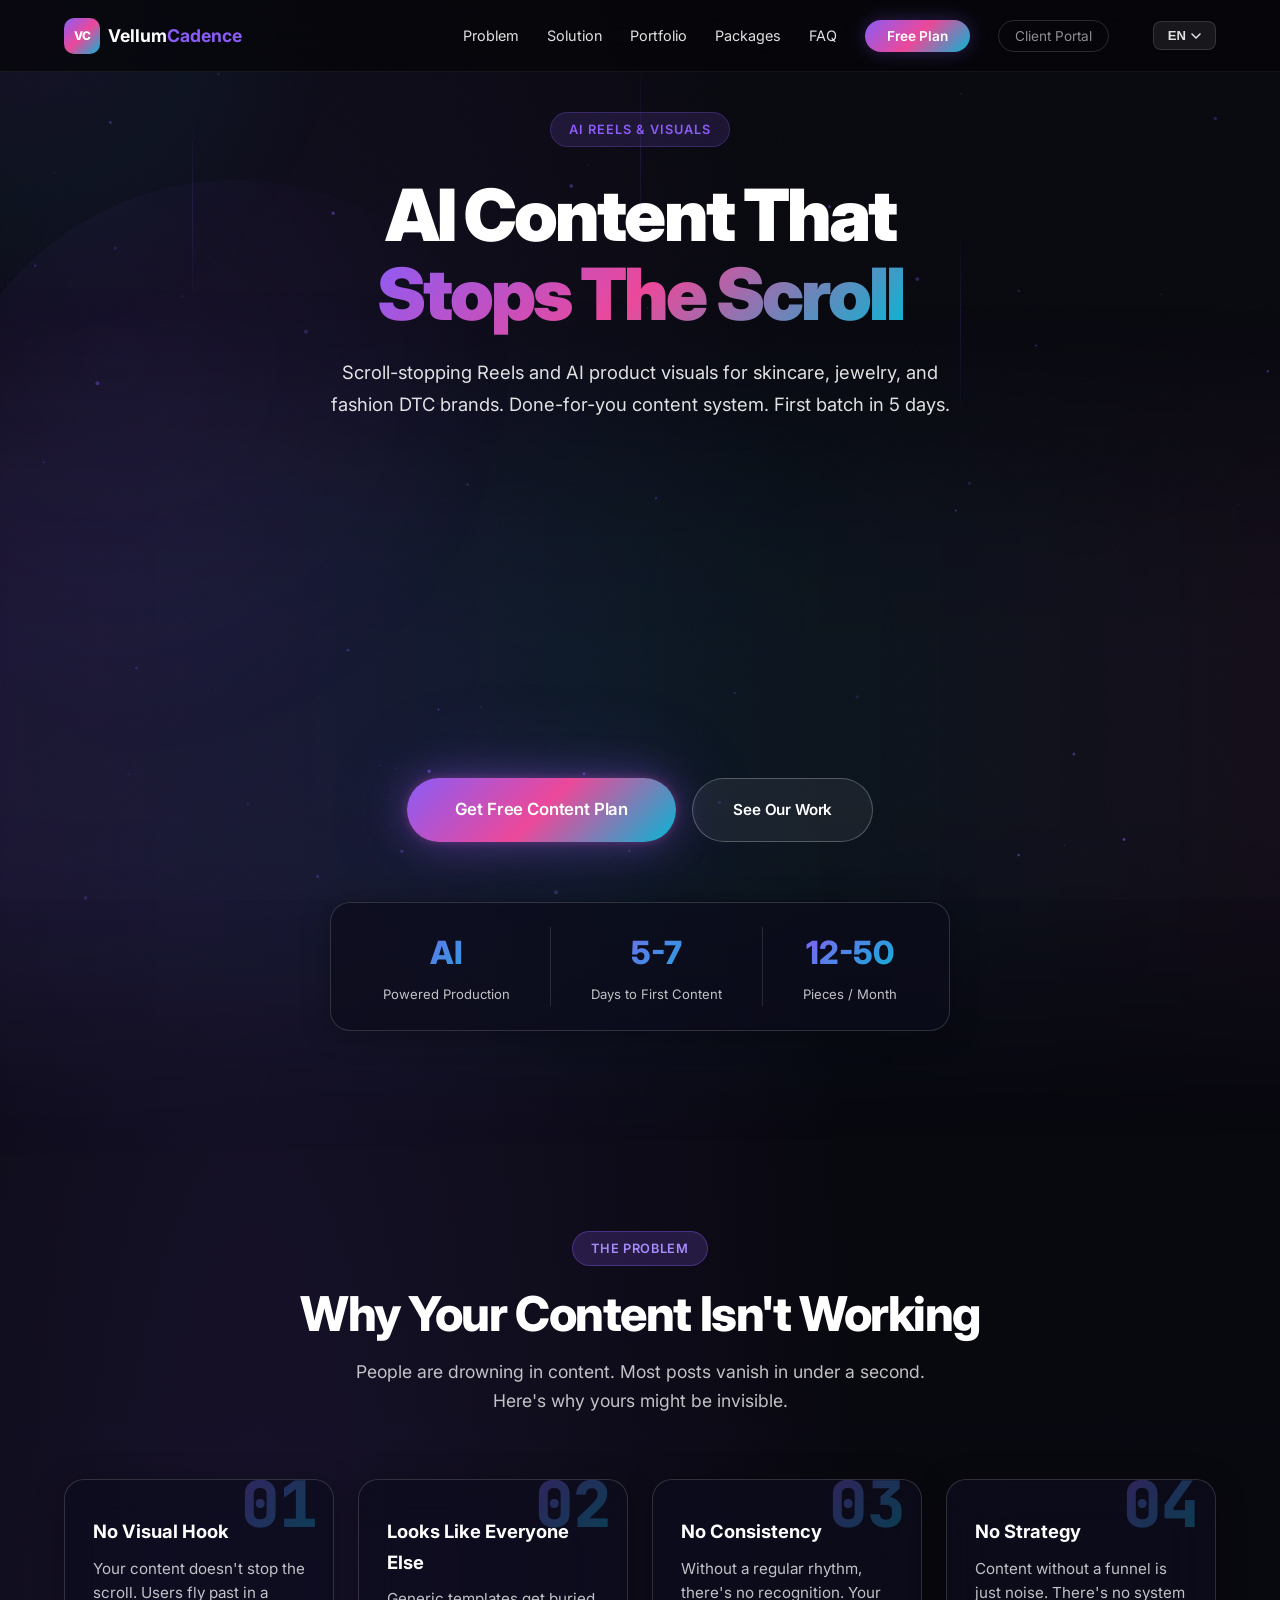
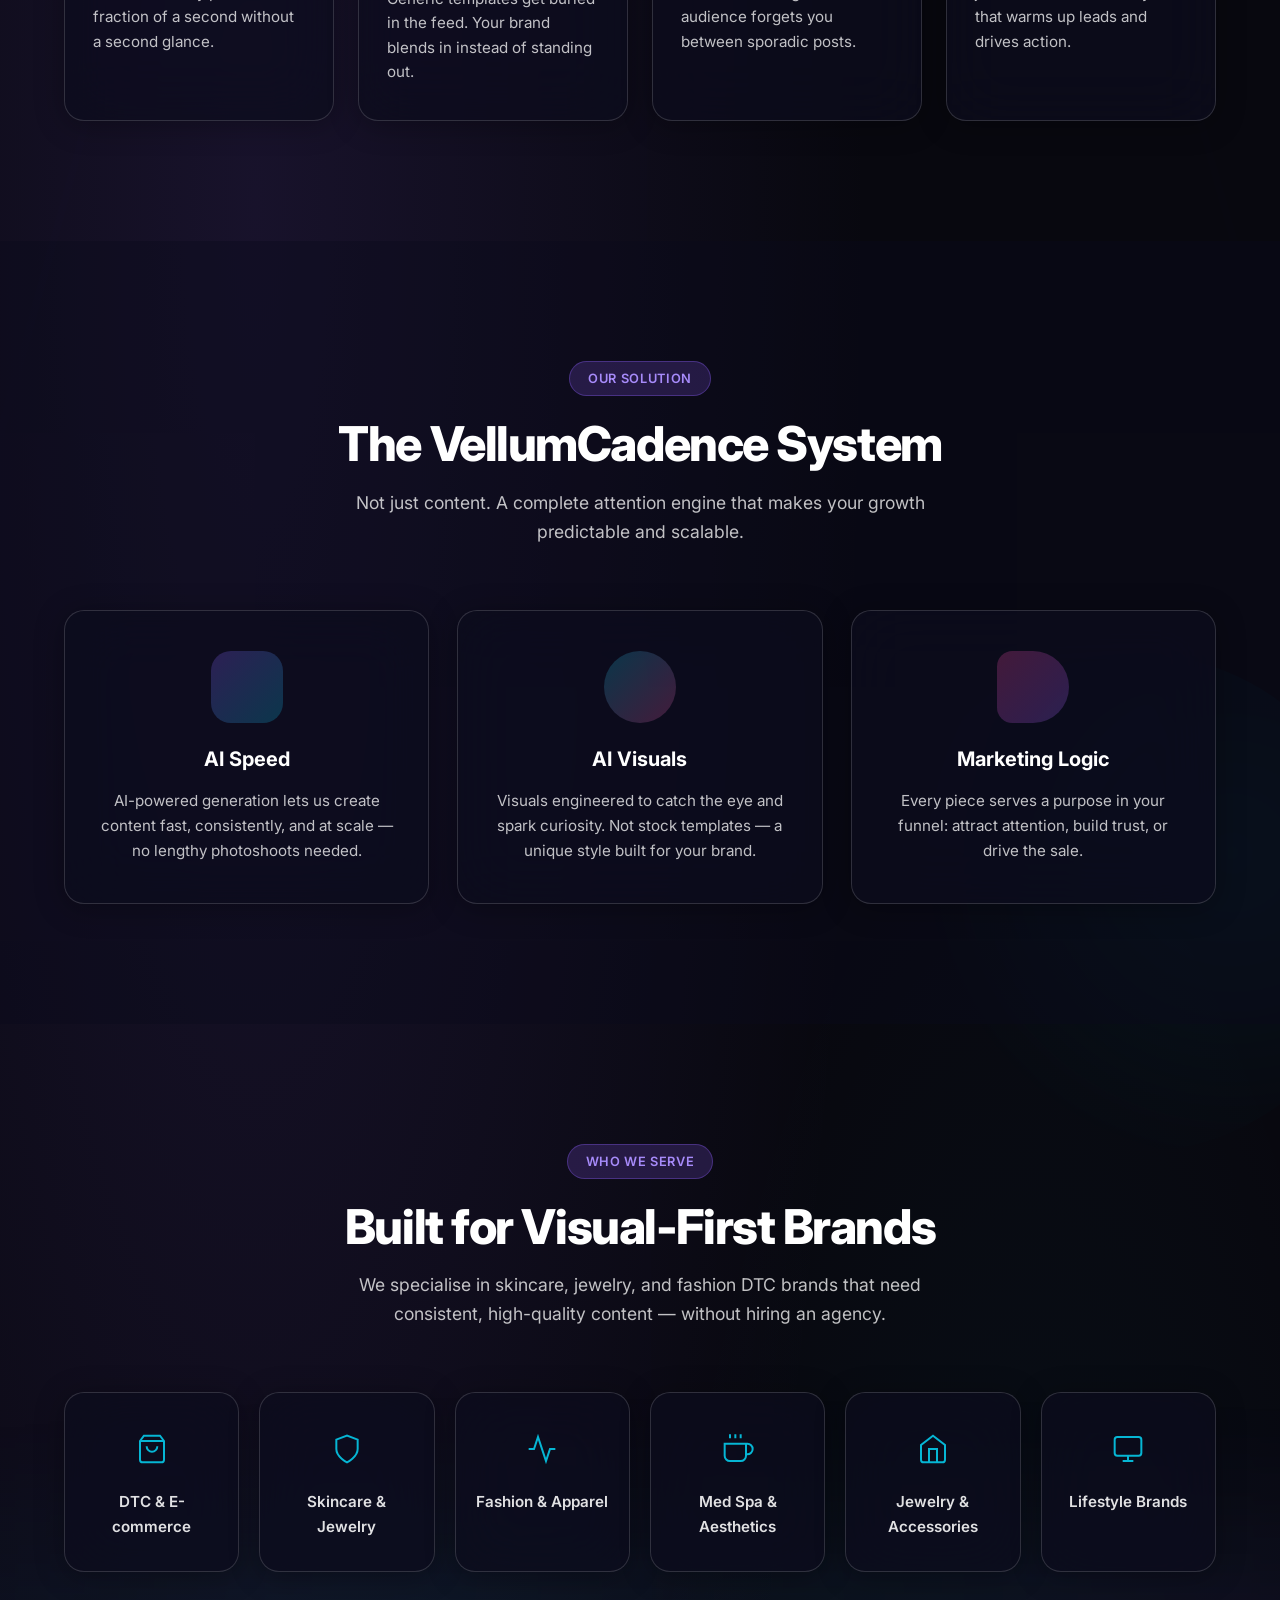
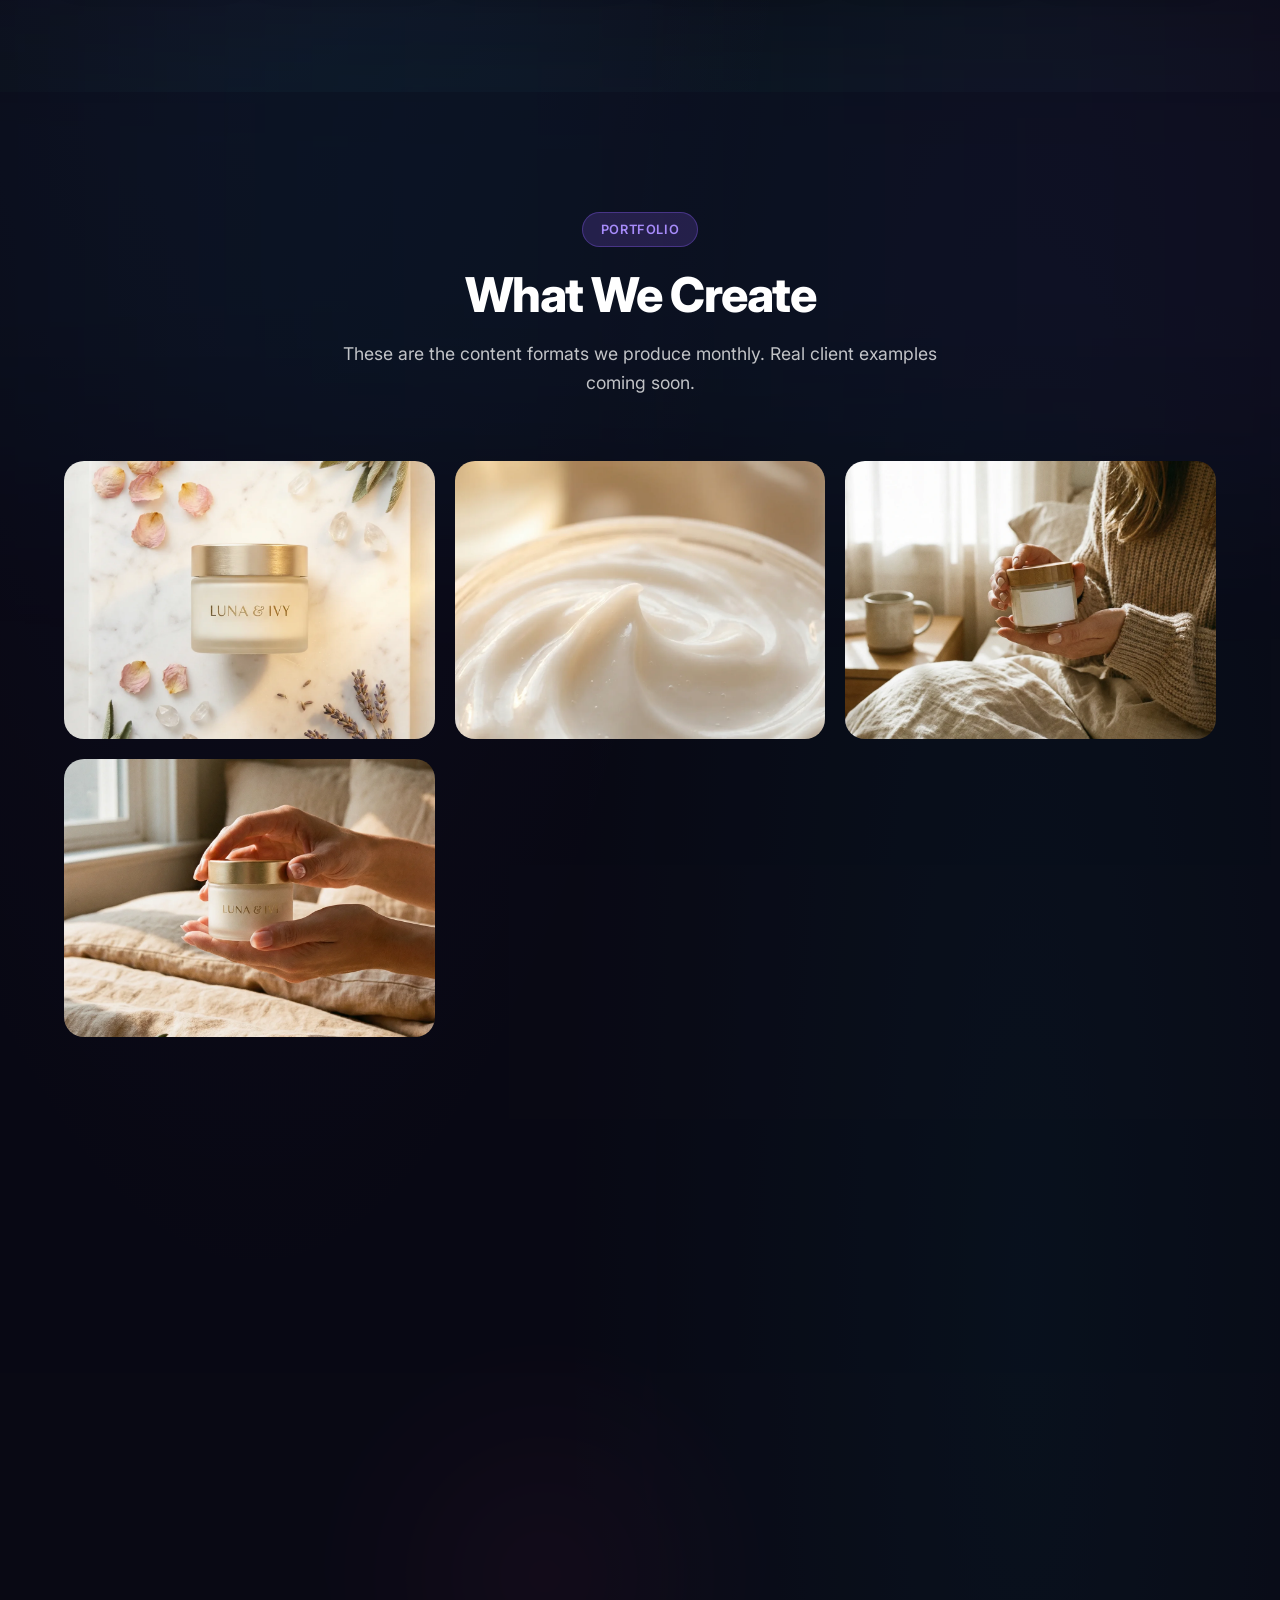
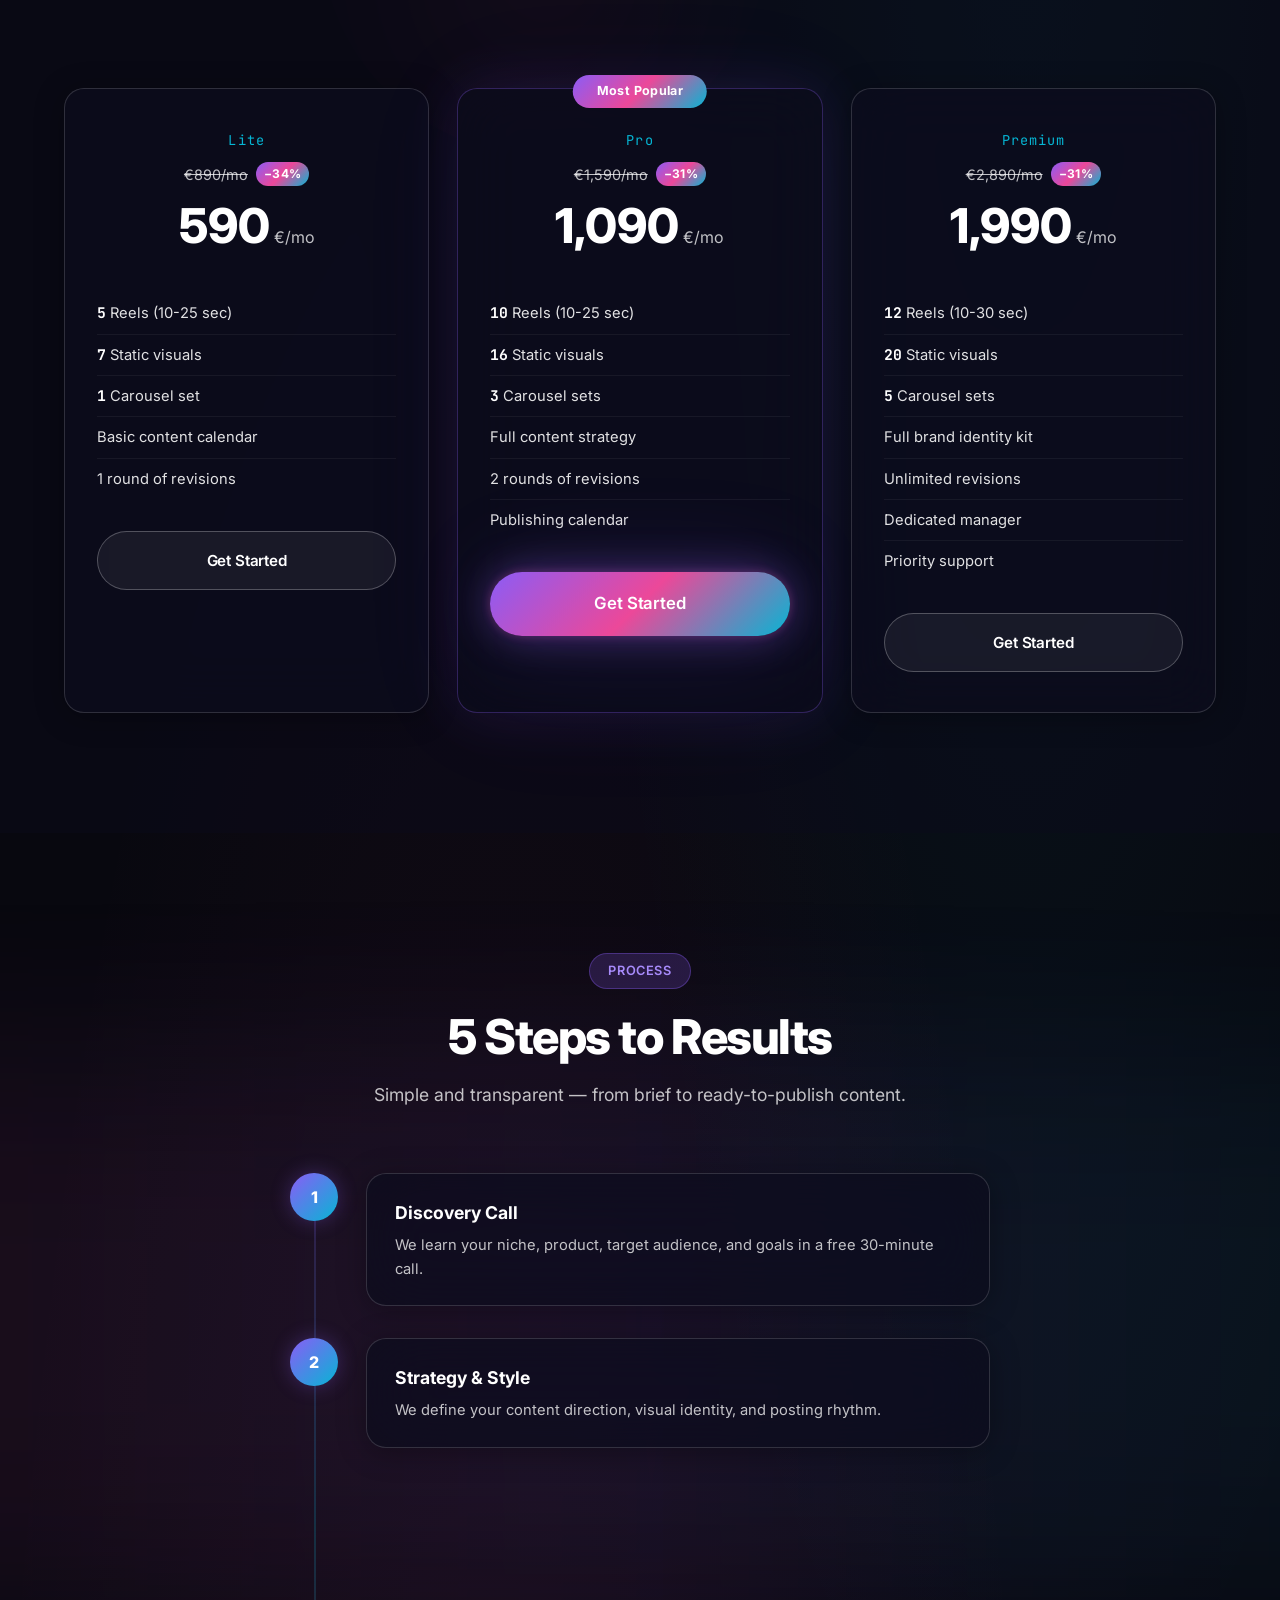
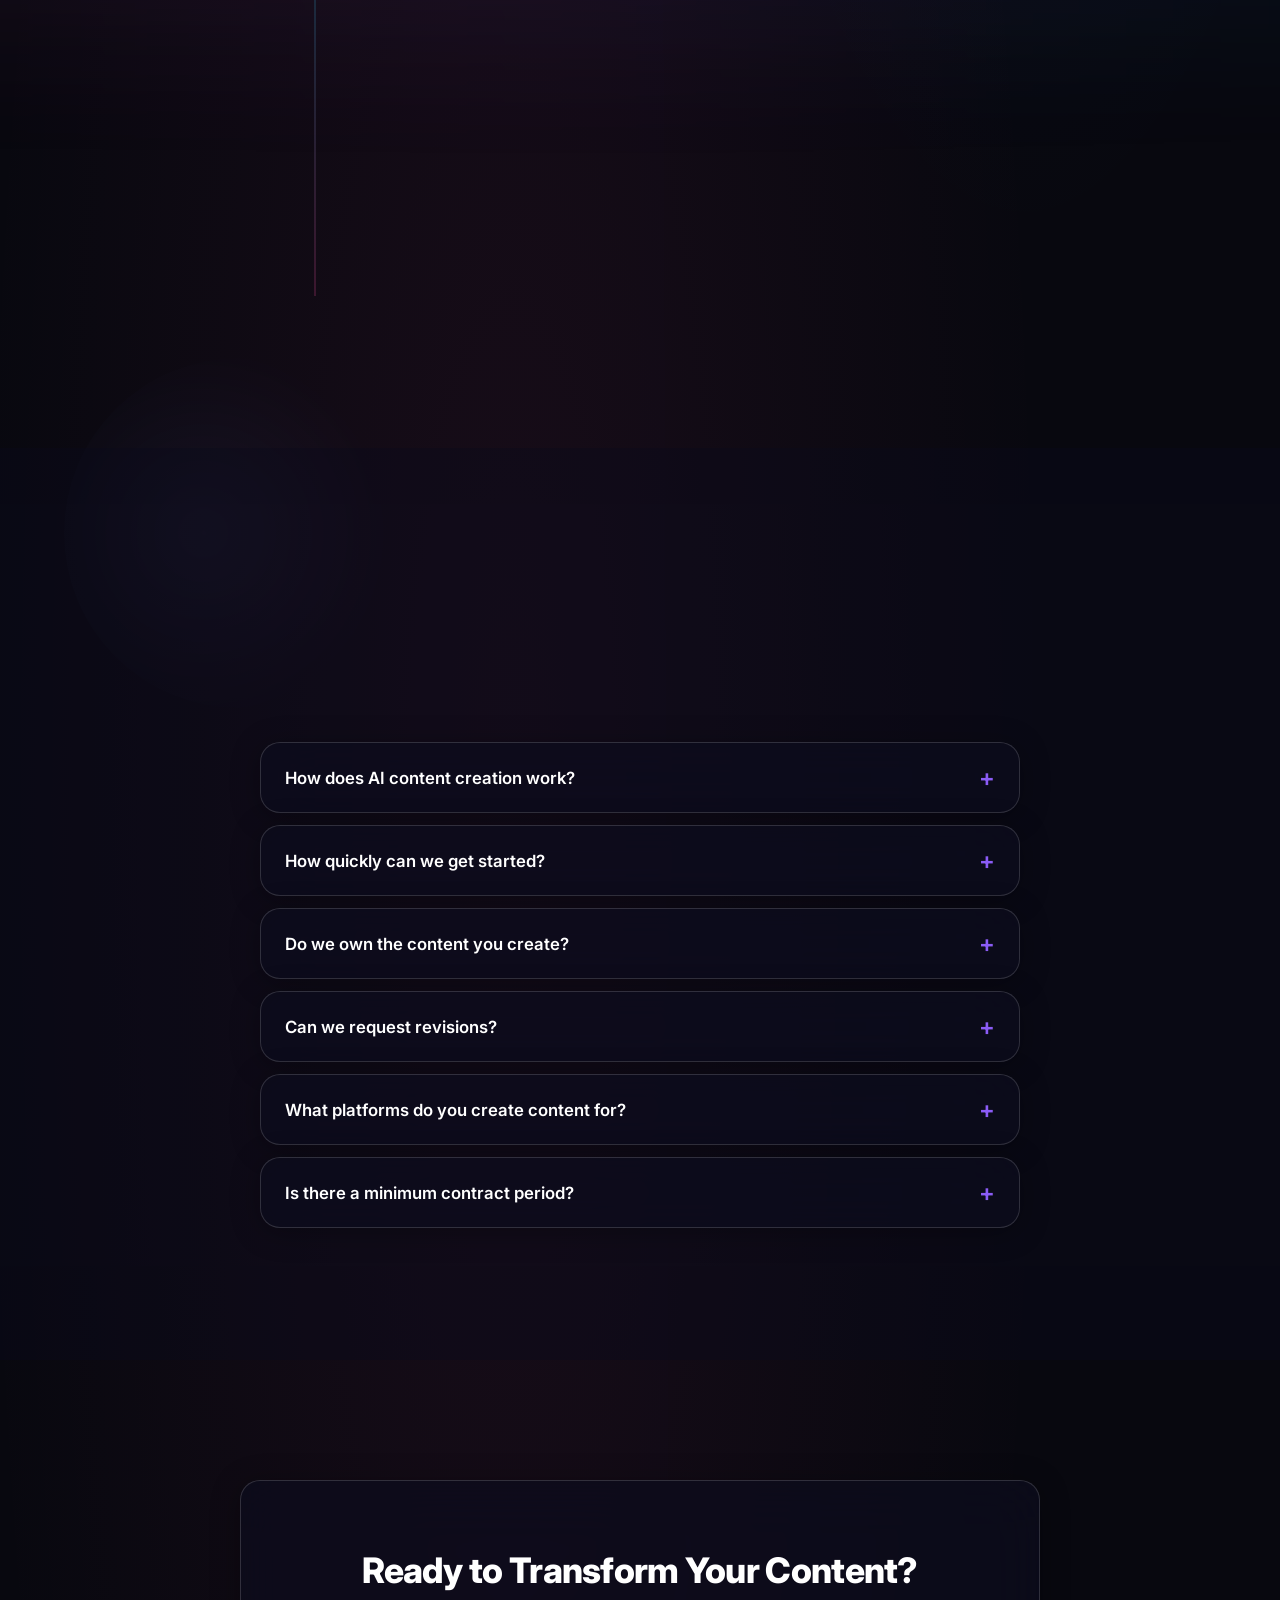
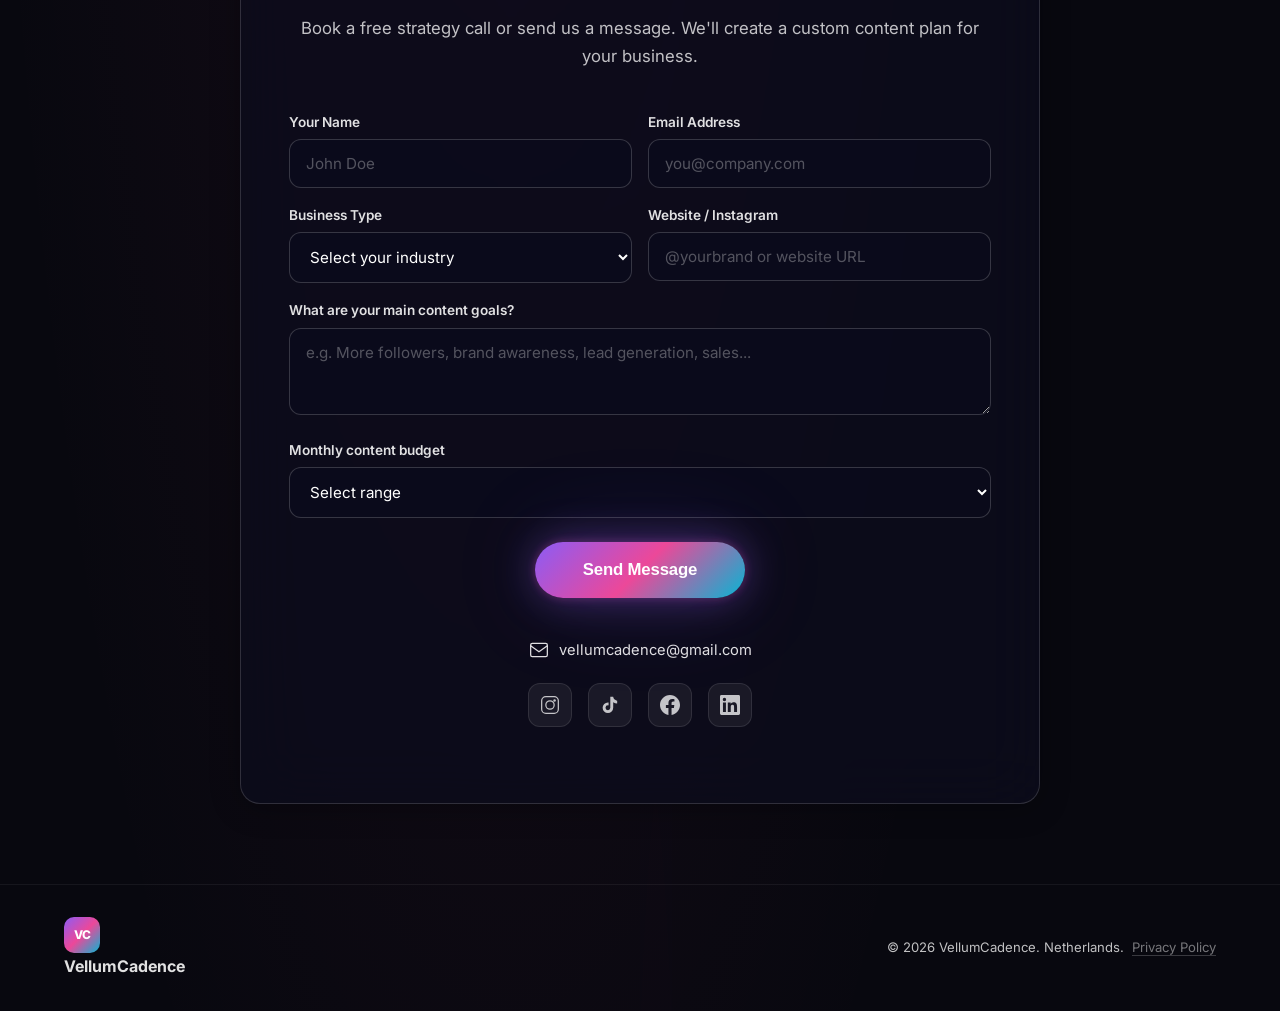
==== commit e1eb0e4f: "Add demo reel video and LUMĒ Skin AI visuals to portfolio - Hero section: replaced placeholder with " ====
--- a/index.html
+++ b/index.html
@@ -125,29 +125,9 @@
 
       <!-- ====== HERO VIDEO ====== -->
       <div class="hero-video-section anim">
-        <!-- ВАРИАНТ A: MP4 — раскомментировать и указать src когда файл готов -->
-        <!--
-        <video class="hero-video" autoplay muted loop playsinline poster="/assets/video-poster.webp">
+        <video class="hero-video" autoplay muted loop playsinline>
           <source src="/assets/demo-reel.mp4" type="video/mp4">
         </video>
-        -->
-
-        <!-- ВАРИАНТ B: YouTube/Vimeo embed — заменить VIDEO_ID -->
-        <!--
-        <div class="hero-video-embed">
-          <iframe src="https://www.youtube.com/embed/VIDEO_ID?autoplay=0&rel=0&modestbranding=1"
-            title="VellumCadence Demo Reel" frameborder="0"
-            allow="accelerometer; autoplay; clipboard-write; encrypted-media; picture-in-picture"
-            allowfullscreen></iframe>
-        </div>
-        -->
-
-        <!-- ЗАГЛУШКА — удалить когда подключено реальное видео -->
-        <div class="hero-video-placeholder">
-          <div class="vp-pulse-ring"></div>
-          <div class="vp-play-btn">&#9654;</div>
-          <p class="vp-label" data-i18n="hero.video">Demo Reel — Coming Soon</p>
-        </div>
       </div>
 
       <div class="hero-ctas anim">
@@ -300,22 +280,26 @@
       <div class="section-header">
         <span class="tag anim" data-i18n="port.tag">Portfolio</span>
         <h2 class="section-title anim" data-i18n="port.title">What We Create</h2>
-        <p class="section-sub anim" data-i18n="port.sub">These are the content formats we produce monthly. Real client examples coming soon.</p>
-      </div>
-
-      <!-- Portfolio grid — 3 items -->
+        <p class="section-sub anim" data-i18n="port.sub">AI-generated product visuals for skincare DTC brands. This is what we deliver.</p>
+      </div>
+
+      <!-- Portfolio grid — 4 items (LUMĒ Skin demo case) -->
       <div class="portfolio-grid">
         <div class="portfolio-item anim" data-category="all">
-          <img src="/portfolio/showcase-content.jpg" alt="Content Strategy" loading="lazy" class="portfolio-img">
-          <div class="portfolio-overlay"><span class="portfolio-tag">Content</span><span class="portfolio-title">Content Strategy</span><button class="portfolio-open" data-src="/portfolio/showcase-content.jpg">View</button></div>
+          <img src="/assets/lume-visual-1.webp" alt="AI Product Visual — Skincare" loading="lazy" class="portfolio-img">
+          <div class="portfolio-overlay"><span class="portfolio-tag">AI Visual</span><span class="portfolio-title">Skincare Campaign</span><button class="portfolio-open" data-src="/assets/lume-visual-1.webp">View</button></div>
         </div>
         <div class="portfolio-item anim" data-category="all">
-          <img src="/portfolio/showcase-brands.jpg" alt="Brand Direction" loading="lazy" class="portfolio-img">
-          <div class="portfolio-overlay"><span class="portfolio-tag">Branding</span><span class="portfolio-title">Brand Direction</span><button class="portfolio-open" data-src="/portfolio/showcase-brands.jpg">View</button></div>
+          <img src="/assets/lume-visual-2.webp" alt="AI Product Visual — Skincare" loading="lazy" class="portfolio-img">
+          <div class="portfolio-overlay"><span class="portfolio-tag">AI Visual</span><span class="portfolio-title">Product Showcase</span><button class="portfolio-open" data-src="/assets/lume-visual-2.webp">View</button></div>
         </div>
         <div class="portfolio-item anim" data-category="all">
-          <img src="/portfolio/showcase-packages.jpg" alt="Service Overview" loading="lazy" class="portfolio-img">
-          <div class="portfolio-overlay"><span class="portfolio-tag">Service</span><span class="portfolio-title">Service Overview</span><button class="portfolio-open" data-src="/portfolio/showcase-packages.jpg">View</button></div>
+          <img src="/assets/lume-visual-3.webp" alt="AI Product Visual — Skincare" loading="lazy" class="portfolio-img">
+          <div class="portfolio-overlay"><span class="portfolio-tag">AI Visual</span><span class="portfolio-title">Brand Aesthetic</span><button class="portfolio-open" data-src="/assets/lume-visual-3.webp">View</button></div>
+        </div>
+        <div class="portfolio-item anim" data-category="all">
+          <img src="/assets/lume-visual-4.webp" alt="AI Product Visual — Skincare" loading="lazy" class="portfolio-img">
+          <div class="portfolio-overlay"><span class="portfolio-tag">AI Visual</span><span class="portfolio-title">Content Series</span><button class="portfolio-open" data-src="/assets/lume-visual-4.webp">View</button></div>
         </div>
       </div>
 
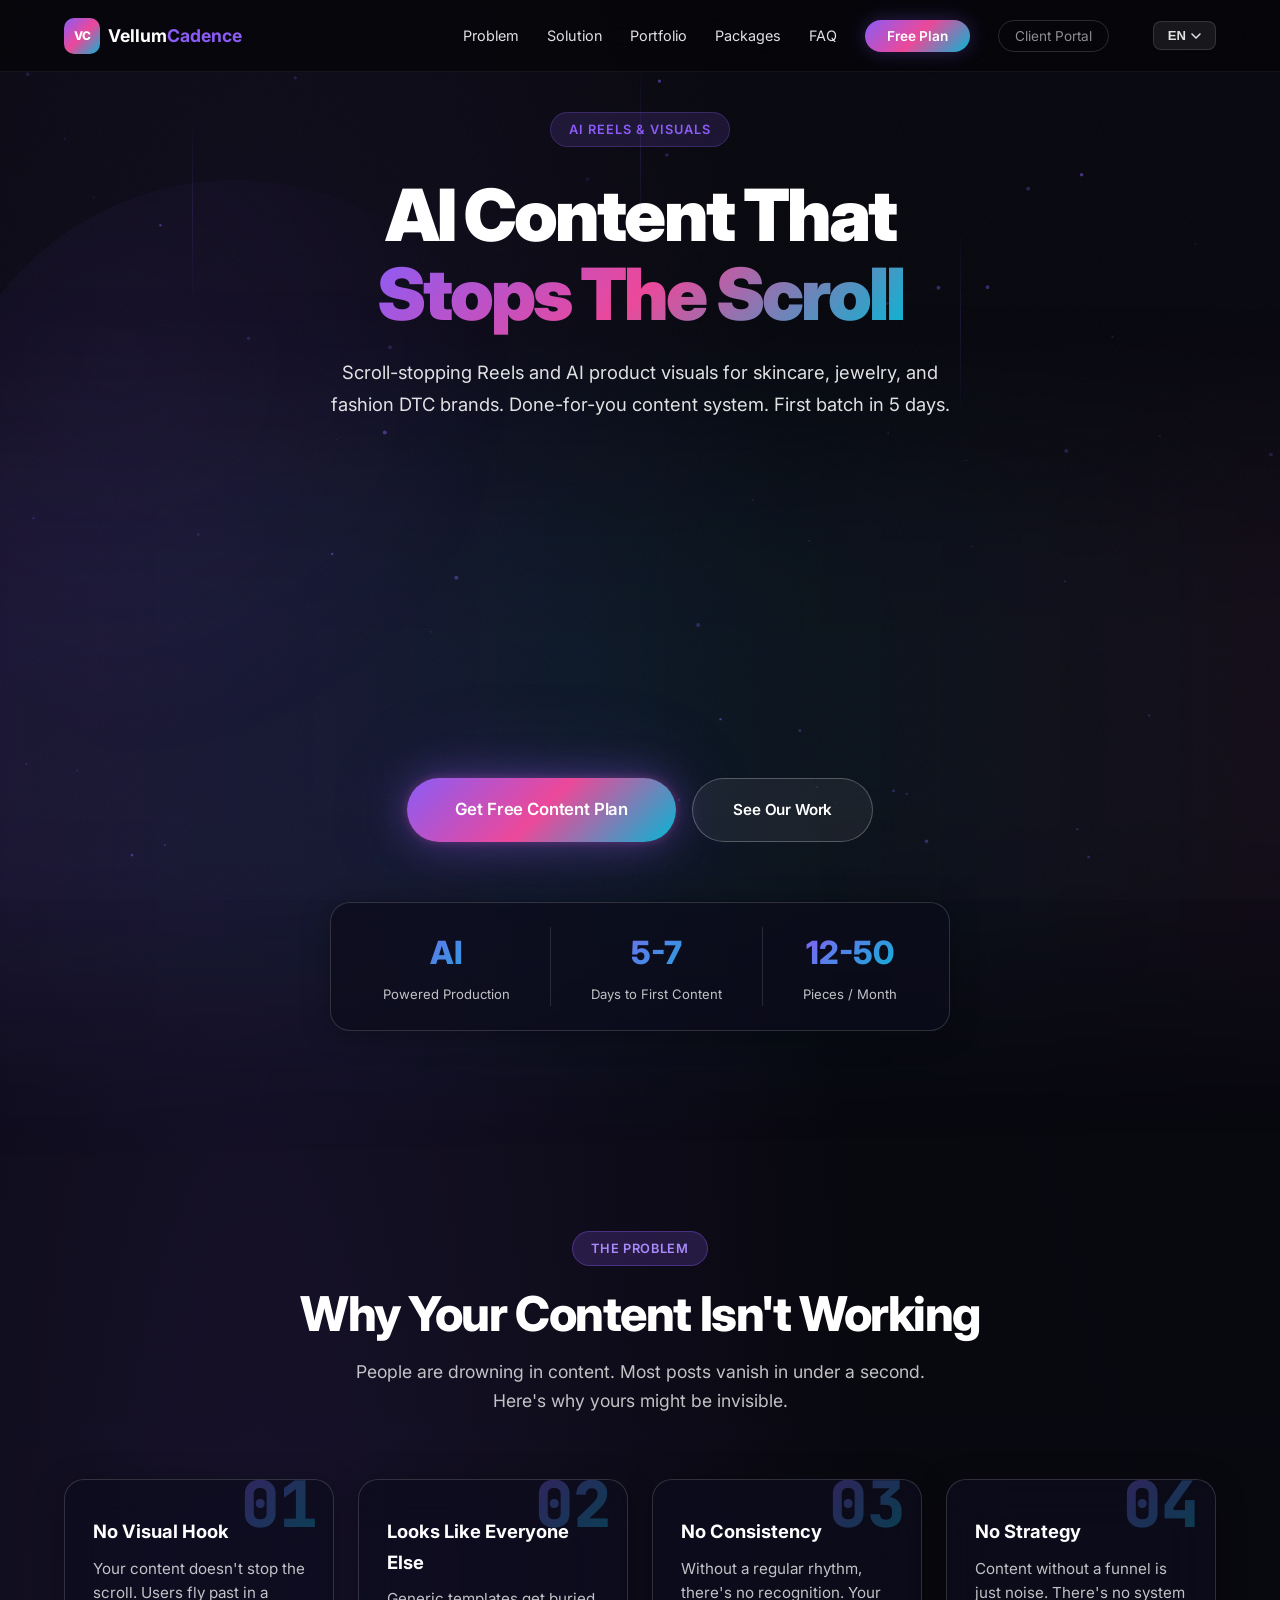
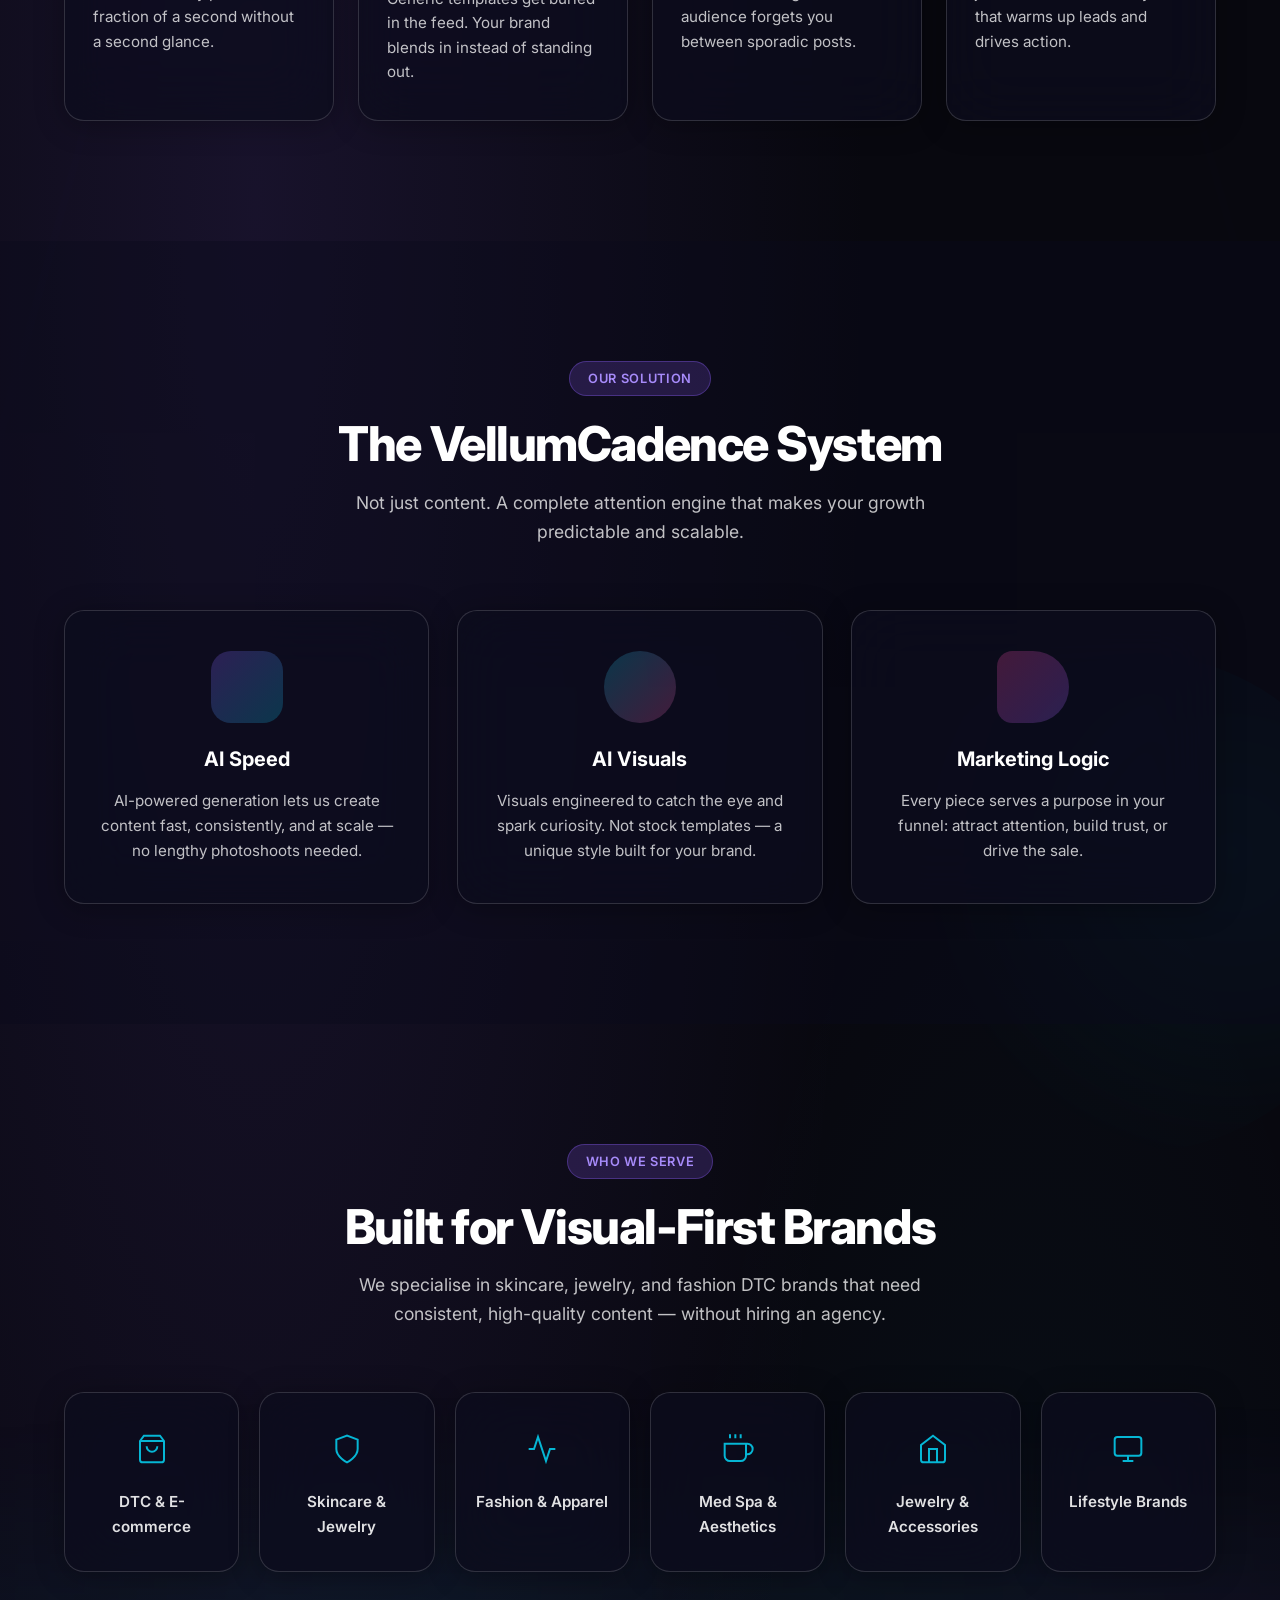
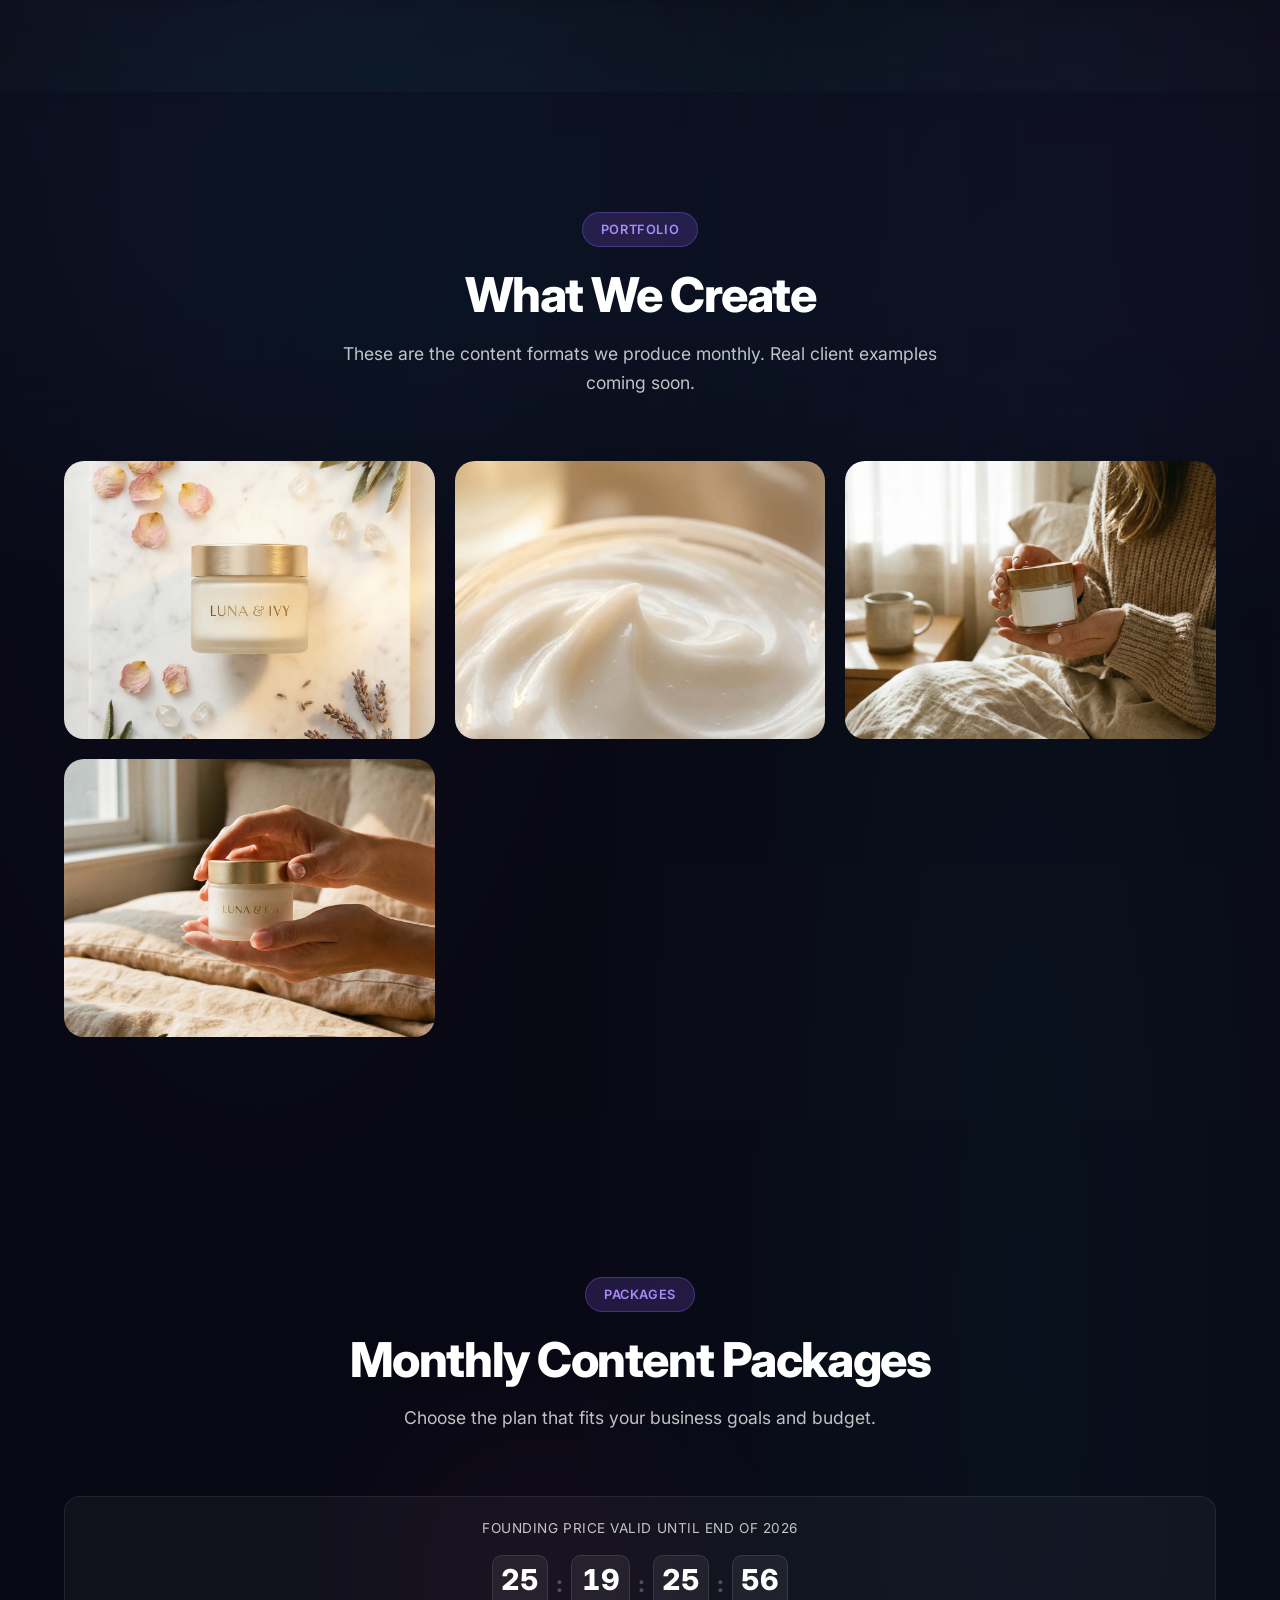
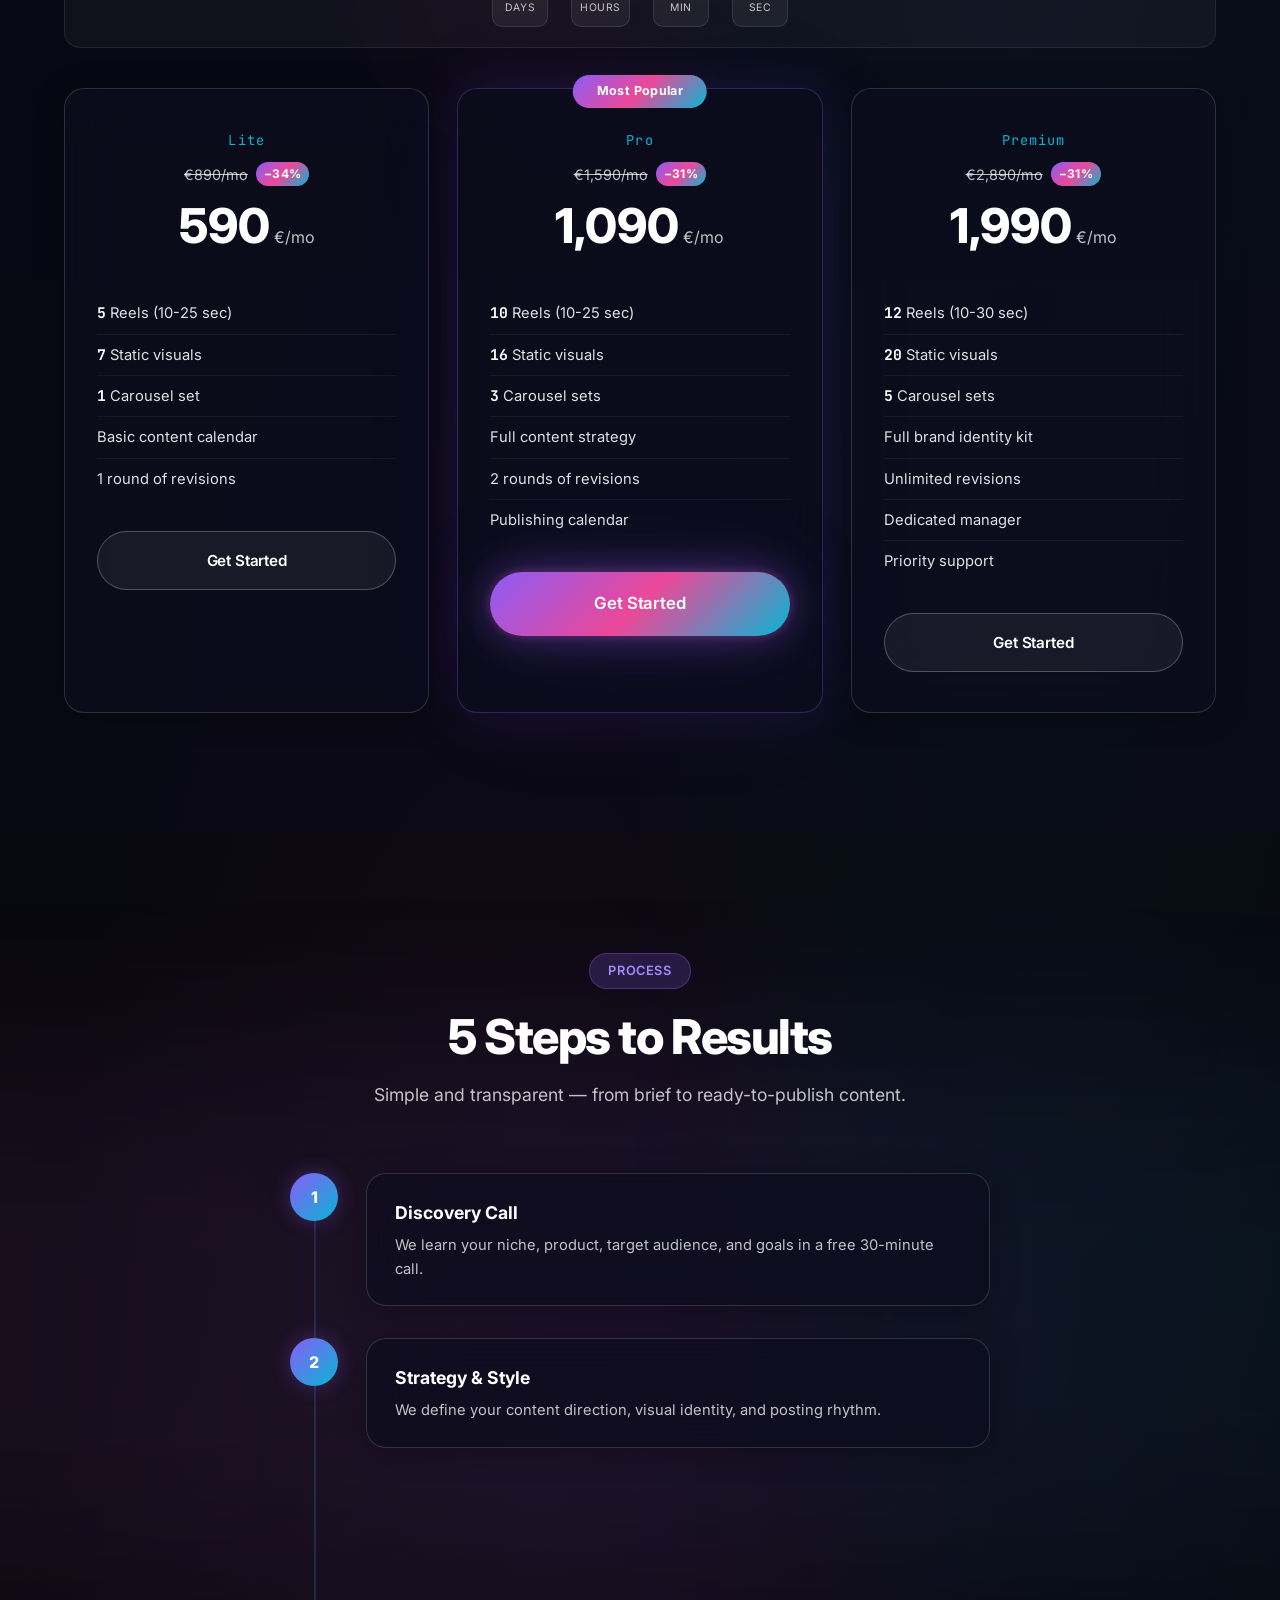
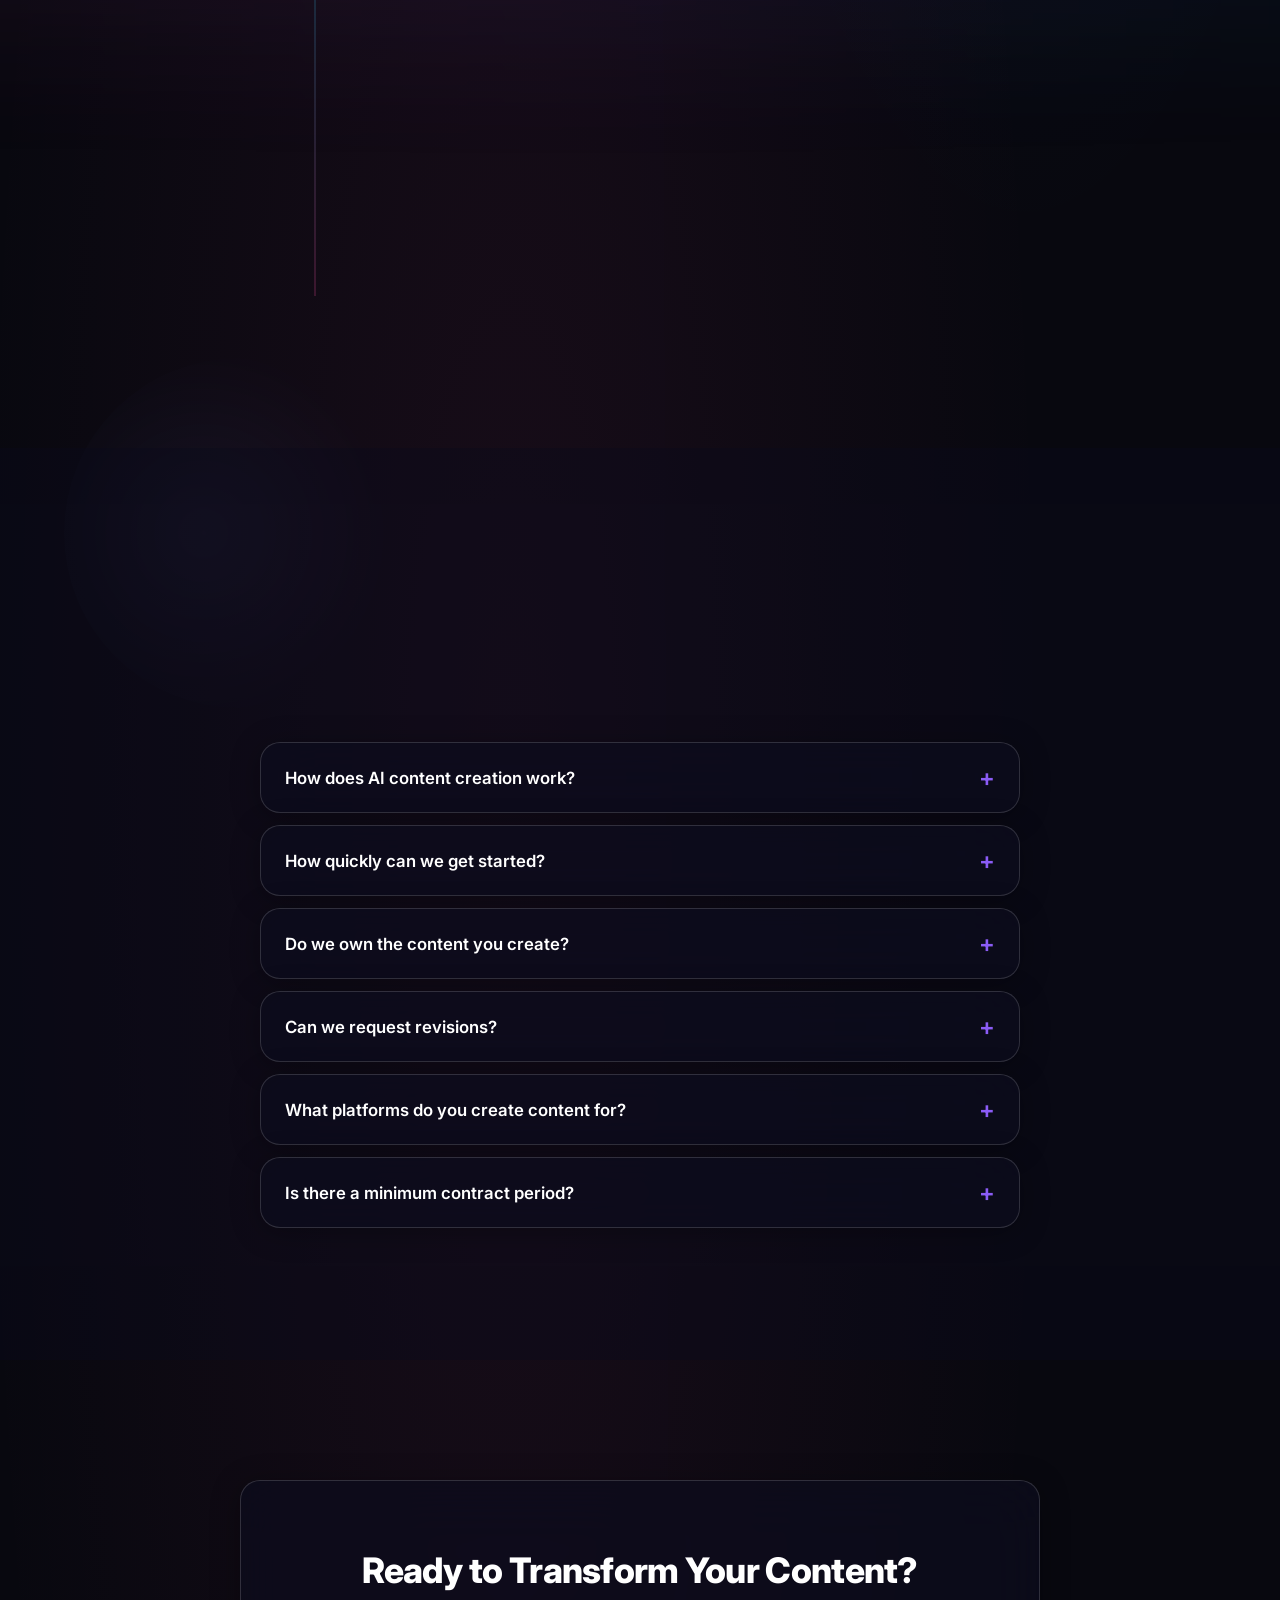
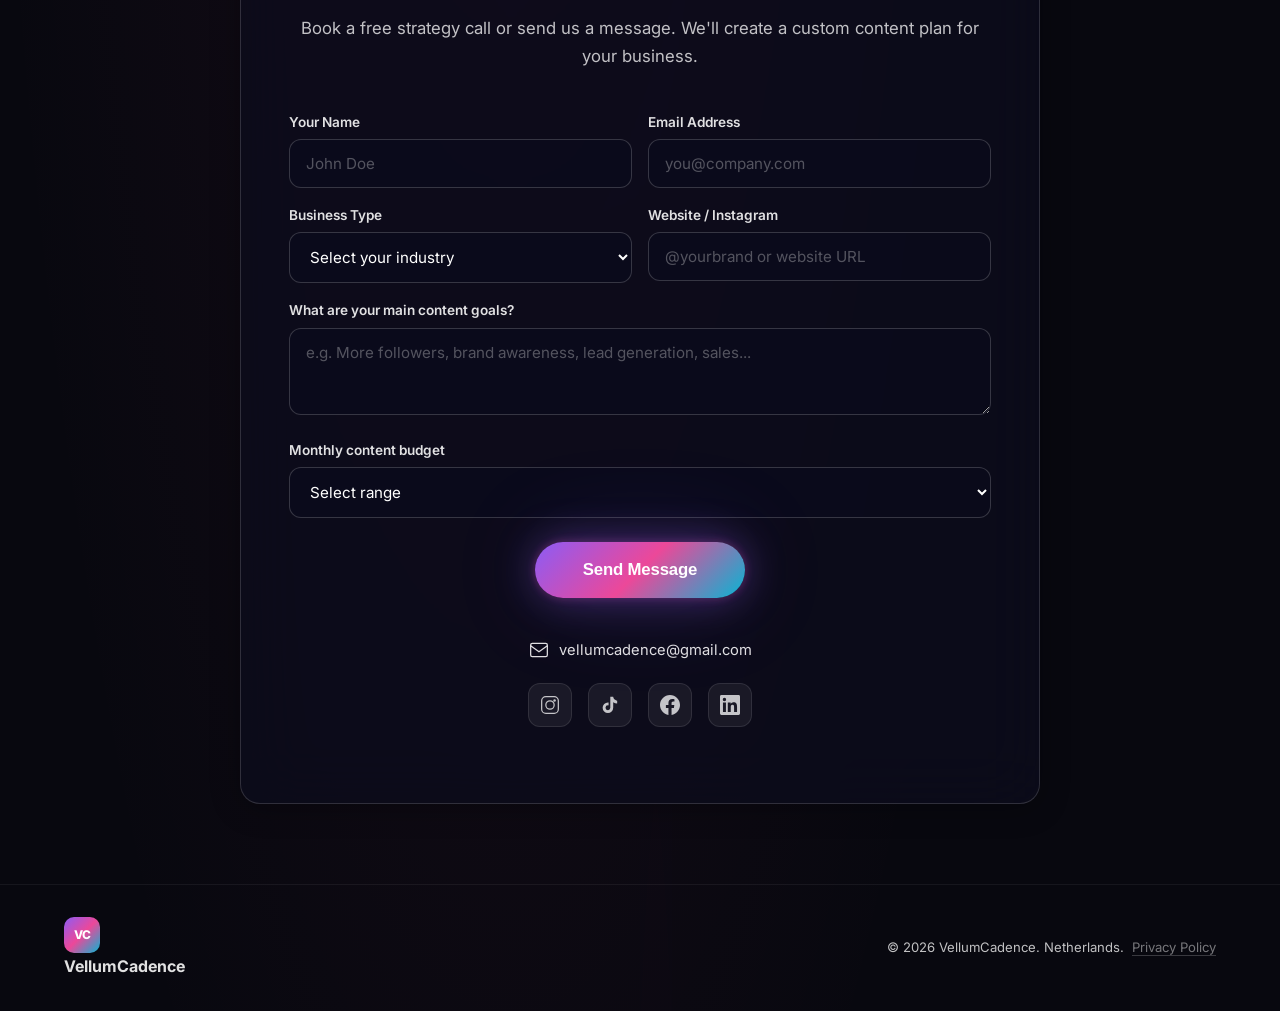
==== commit d66a380a: "SEO: FAQ schema, Service schema, unique alt texts, updated sitemap" ====
--- a/index.html
+++ b/index.html
@@ -32,6 +32,7 @@
   <meta name="twitter:image" content="https://vellumcadence.com/og-image.jpg">
 
   <!-- Structured Data -->
+  <!-- Organization Schema -->
   <script type="application/ld+json">
   {
     "@context": "https://schema.org",
@@ -41,6 +42,104 @@
     "description": "AI-powered Reels and product visuals for skincare, jewelry, and fashion DTC brands",
     "address": { "@type": "PostalAddress", "addressLocality": "Amsterdam", "addressCountry": "NL" },
     "sameAs": ["https://www.instagram.com/vellumcadence", "https://www.linkedin.com/company/vellumcadence"]
+  }
+  </script>
+
+  <!-- Service Schema -->
+  <script type="application/ld+json">
+  {
+    "@context": "https://schema.org",
+    "@type": "Service",
+    "name": "AI Content Creation for DTC Brands",
+    "provider": {
+      "@type": "Organization",
+      "name": "VellumCadence",
+      "url": "https://vellumcadence.com"
+    },
+    "description": "Done-for-you AI Reels and product visuals for skincare, jewelry, and fashion DTC brands. First batch in 5 days.",
+    "serviceType": "Content Marketing",
+    "areaServed": ["GB", "US", "NL", "DE", "FR"],
+    "offers": [
+      {
+        "@type": "Offer",
+        "name": "Lite",
+        "price": "590",
+        "priceCurrency": "EUR",
+        "description": "5 Reels, 7 static visuals, 1 carousel set per month"
+      },
+      {
+        "@type": "Offer",
+        "name": "Pro",
+        "price": "1090",
+        "priceCurrency": "EUR",
+        "description": "10 Reels, 16 static visuals, 3 carousel sets per month"
+      },
+      {
+        "@type": "Offer",
+        "name": "Premium",
+        "price": "1990",
+        "priceCurrency": "EUR",
+        "description": "12 Reels, 20 static visuals, 5 carousel sets, dedicated manager"
+      }
+    ]
+  }
+  </script>
+
+  <!-- FAQ Schema -->
+  <script type="application/ld+json">
+  {
+    "@context": "https://schema.org",
+    "@type": "FAQPage",
+    "mainEntity": [
+      {
+        "@type": "Question",
+        "name": "How does AI content creation work?",
+        "acceptedAnswer": {
+          "@type": "Answer",
+          "text": "We use advanced AI tools combined with human creative direction to generate visuals, videos, and copy. Every piece is reviewed and refined by our team to ensure it matches your brand perfectly. The result is premium content at a fraction of the time and cost of traditional production."
+        }
+      },
+      {
+        "@type": "Question",
+        "name": "How quickly can we get started?",
+        "acceptedAnswer": {
+          "@type": "Answer",
+          "text": "After our discovery call, we typically deliver your first batch of content within 5-7 business days. The onboarding process is fast — we just need your brand assets and a brief conversation about your goals."
+        }
+      },
+      {
+        "@type": "Question",
+        "name": "Do we own the content you create?",
+        "acceptedAnswer": {
+          "@type": "Answer",
+          "text": "Yes, 100%. All content we create belongs to you. You receive full rights to use it across any platform, in ads, on your website — wherever you need it. No strings attached."
+        }
+      },
+      {
+        "@type": "Question",
+        "name": "Can we request revisions?",
+        "acceptedAnswer": {
+          "@type": "Answer",
+          "text": "Absolutely. Each package includes revision rounds (1 for Lite, 2 for Pro, unlimited for Premium). We want you to be completely happy with every piece of content before it goes live."
+        }
+      },
+      {
+        "@type": "Question",
+        "name": "What platforms do you create content for?",
+        "acceptedAnswer": {
+          "@type": "Answer",
+          "text": "We create content optimized for Instagram, TikTok, Facebook, LinkedIn, and YouTube Shorts. Each piece is formatted and sized correctly for the target platform to maximize engagement."
+        }
+      },
+      {
+        "@type": "Question",
+        "name": "Is there a minimum contract period?",
+        "acceptedAnswer": {
+          "@type": "Answer",
+          "text": "We recommend a minimum of 3 months to see real results from a content system. However, there is no long-term lock-in — you can cancel with 30 days notice. Most of our clients stay because they see the results."
+        }
+      }
+    ]
   }
   </script>
 
@@ -286,19 +385,19 @@
       <!-- Portfolio grid — 4 items (LUMĒ Skin demo case) -->
       <div class="portfolio-grid">
         <div class="portfolio-item anim" data-category="all">
-          <img src="/assets/lume-visual-1.webp" alt="AI Product Visual — Skincare" loading="lazy" class="portfolio-img">
+          <img src="/assets/lume-visual-1.webp" alt="AI-generated skincare product visual — campaign creative for DTC brand" loading="lazy" class="portfolio-img">
           <div class="portfolio-overlay"><span class="portfolio-tag">AI Visual</span><span class="portfolio-title">Skincare Campaign</span><button class="portfolio-open" data-src="/assets/lume-visual-1.webp">View</button></div>
         </div>
         <div class="portfolio-item anim" data-category="all">
-          <img src="/assets/lume-visual-2.webp" alt="AI Product Visual — Skincare" loading="lazy" class="portfolio-img">
+          <img src="/assets/lume-visual-2.webp" alt="AI product photography for skincare — showcase visual for Instagram and TikTok" loading="lazy" class="portfolio-img">
           <div class="portfolio-overlay"><span class="portfolio-tag">AI Visual</span><span class="portfolio-title">Product Showcase</span><button class="portfolio-open" data-src="/assets/lume-visual-2.webp">View</button></div>
         </div>
         <div class="portfolio-item anim" data-category="all">
-          <img src="/assets/lume-visual-3.webp" alt="AI Product Visual — Skincare" loading="lazy" class="portfolio-img">
+          <img src="/assets/lume-visual-3.webp" alt="Brand aesthetic AI visual — consistent content style for skincare DTC brand" loading="lazy" class="portfolio-img">
           <div class="portfolio-overlay"><span class="portfolio-tag">AI Visual</span><span class="portfolio-title">Brand Aesthetic</span><button class="portfolio-open" data-src="/assets/lume-visual-3.webp">View</button></div>
         </div>
         <div class="portfolio-item anim" data-category="all">
-          <img src="/assets/lume-visual-4.webp" alt="AI Product Visual — Skincare" loading="lazy" class="portfolio-img">
+          <img src="/assets/lume-visual-4.webp" alt="AI content series for beauty brand — Reels and static visuals bundle" loading="lazy" class="portfolio-img">
           <div class="portfolio-overlay"><span class="portfolio-tag">AI Visual</span><span class="portfolio-title">Content Series</span><button class="portfolio-open" data-src="/assets/lume-visual-4.webp">View</button></div>
         </div>
       </div>
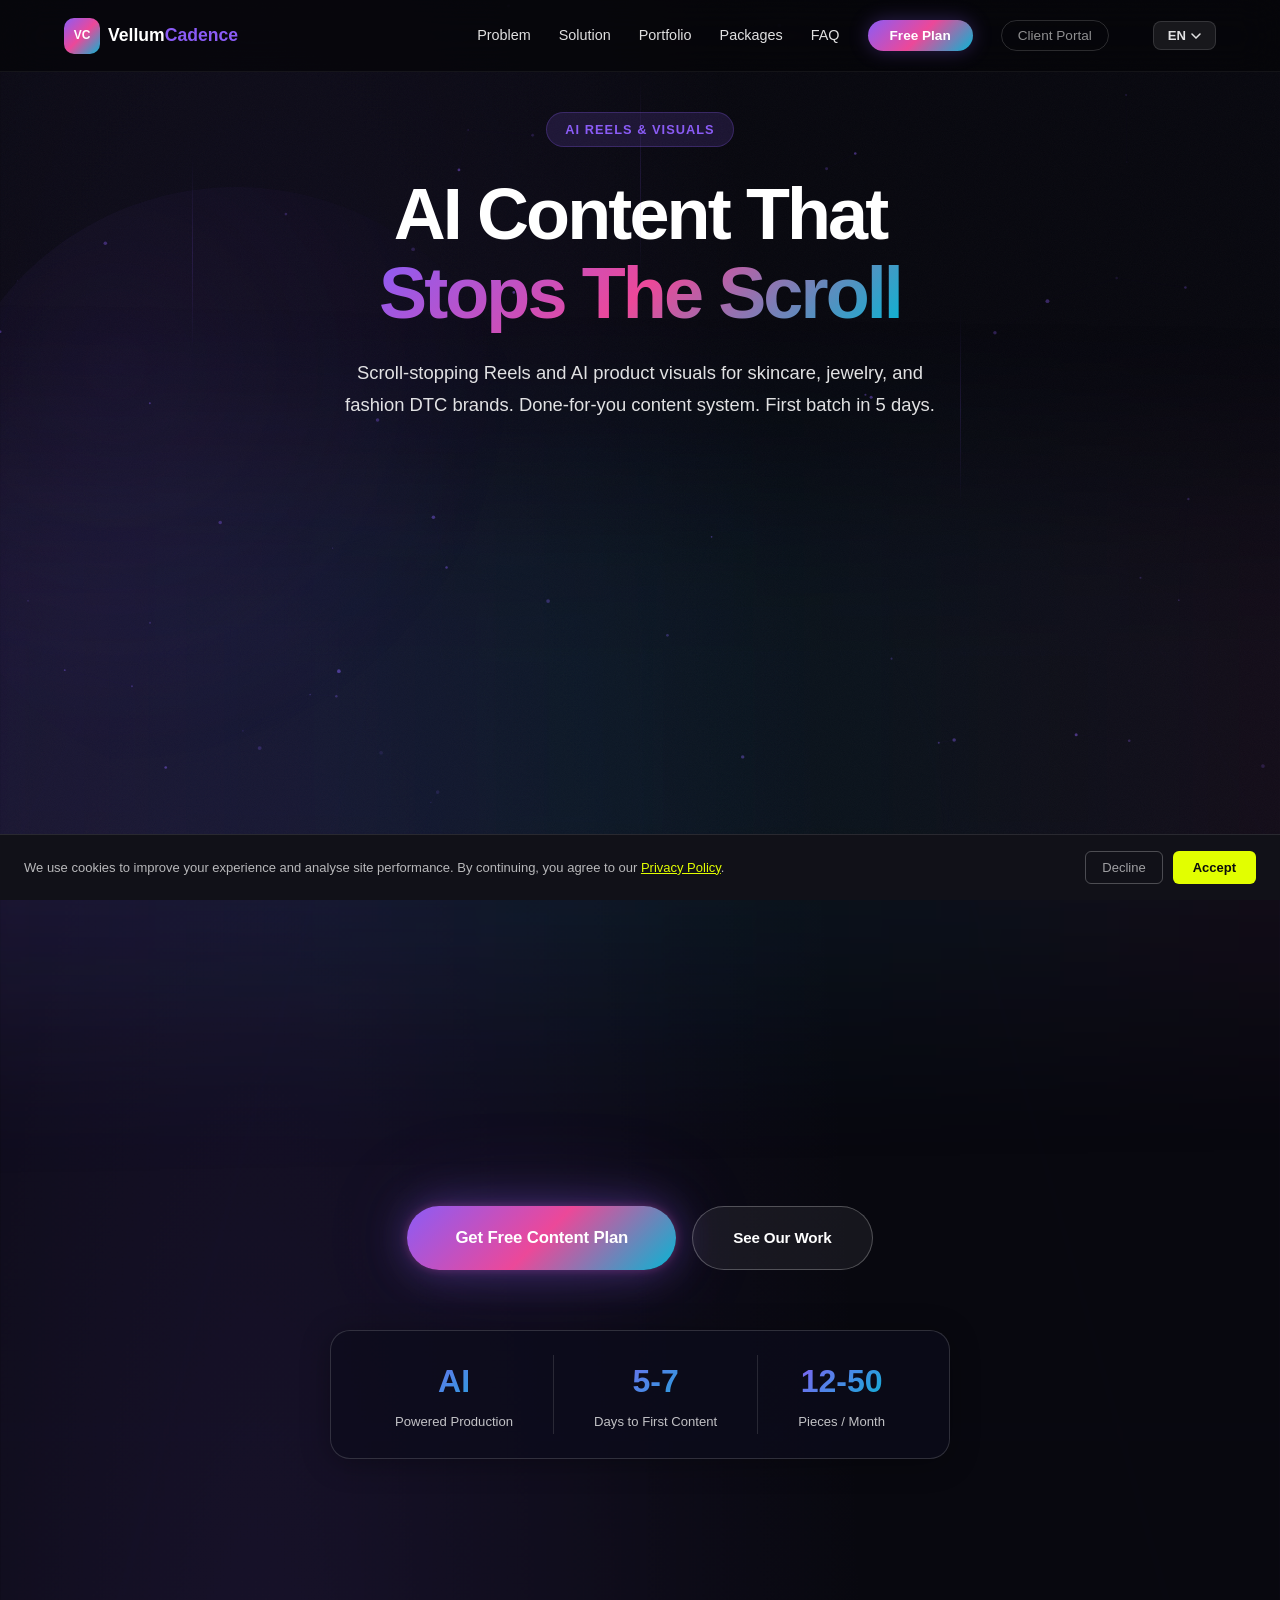
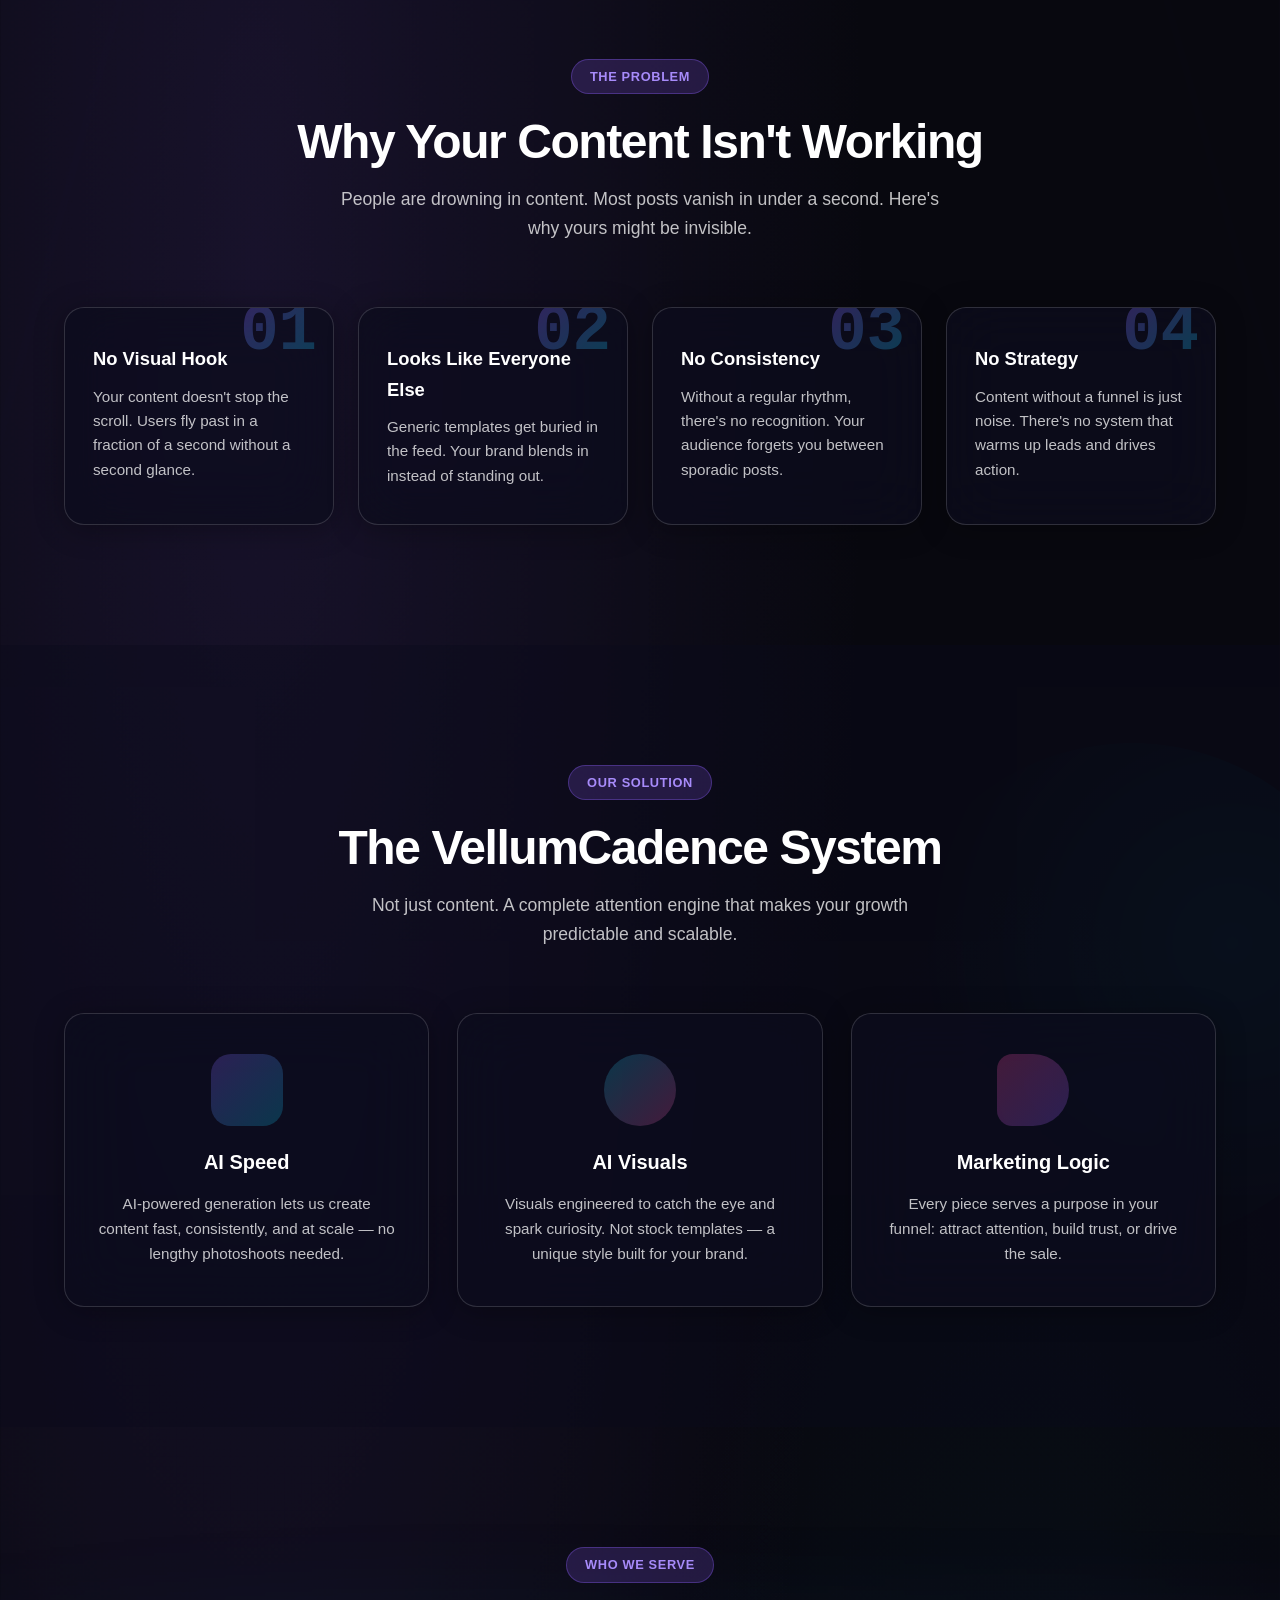
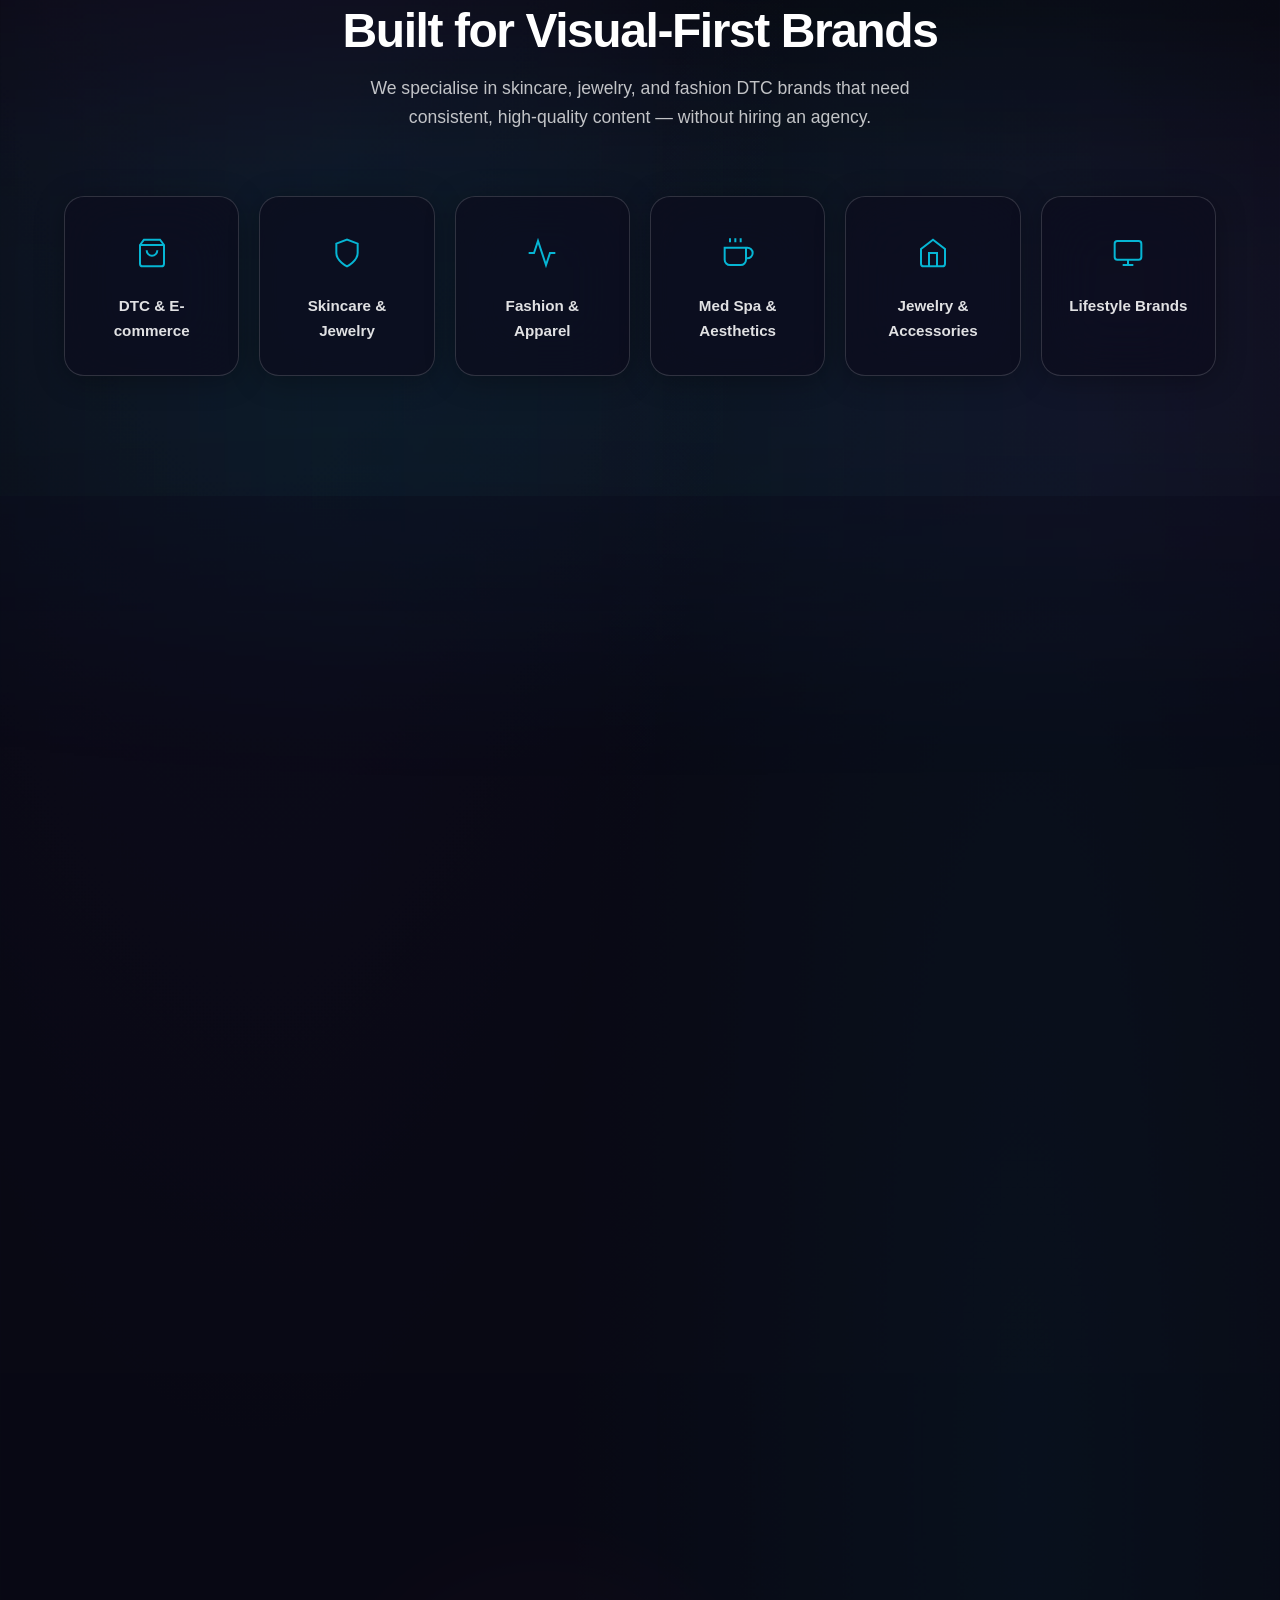
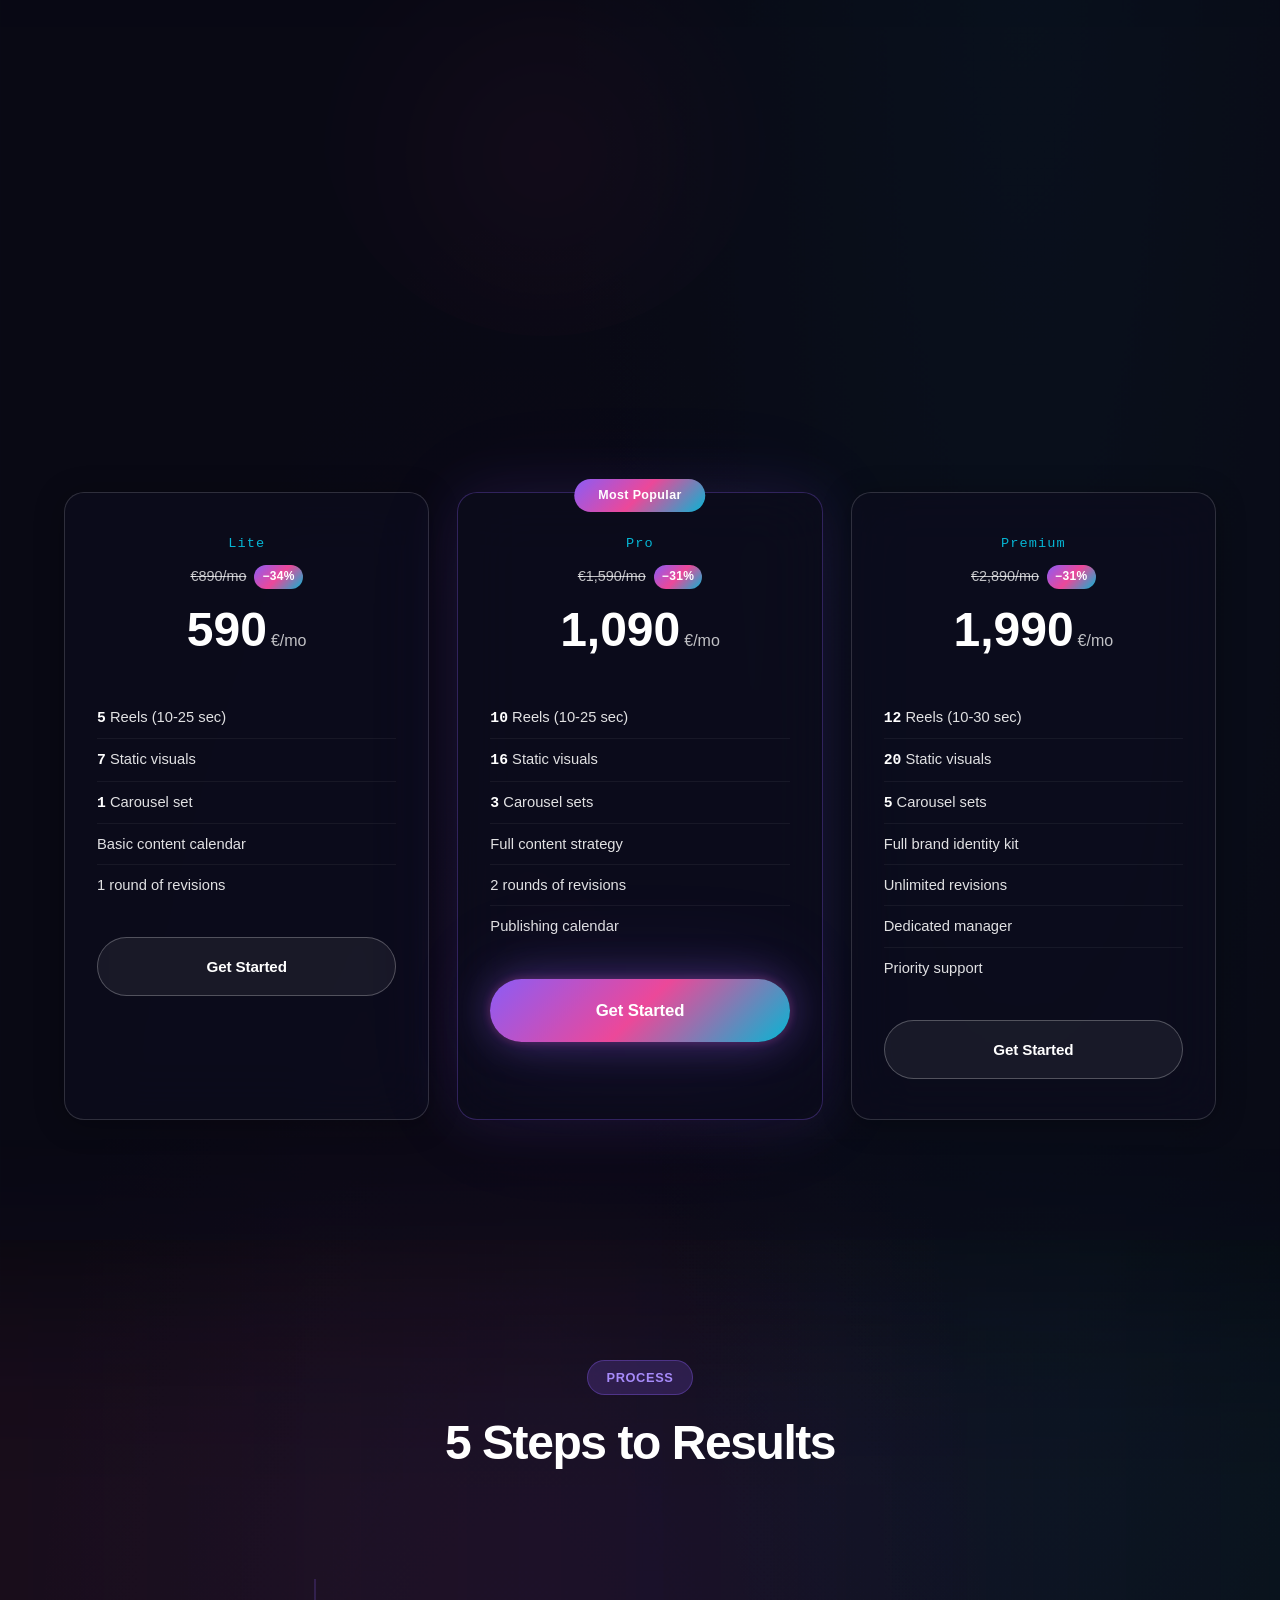
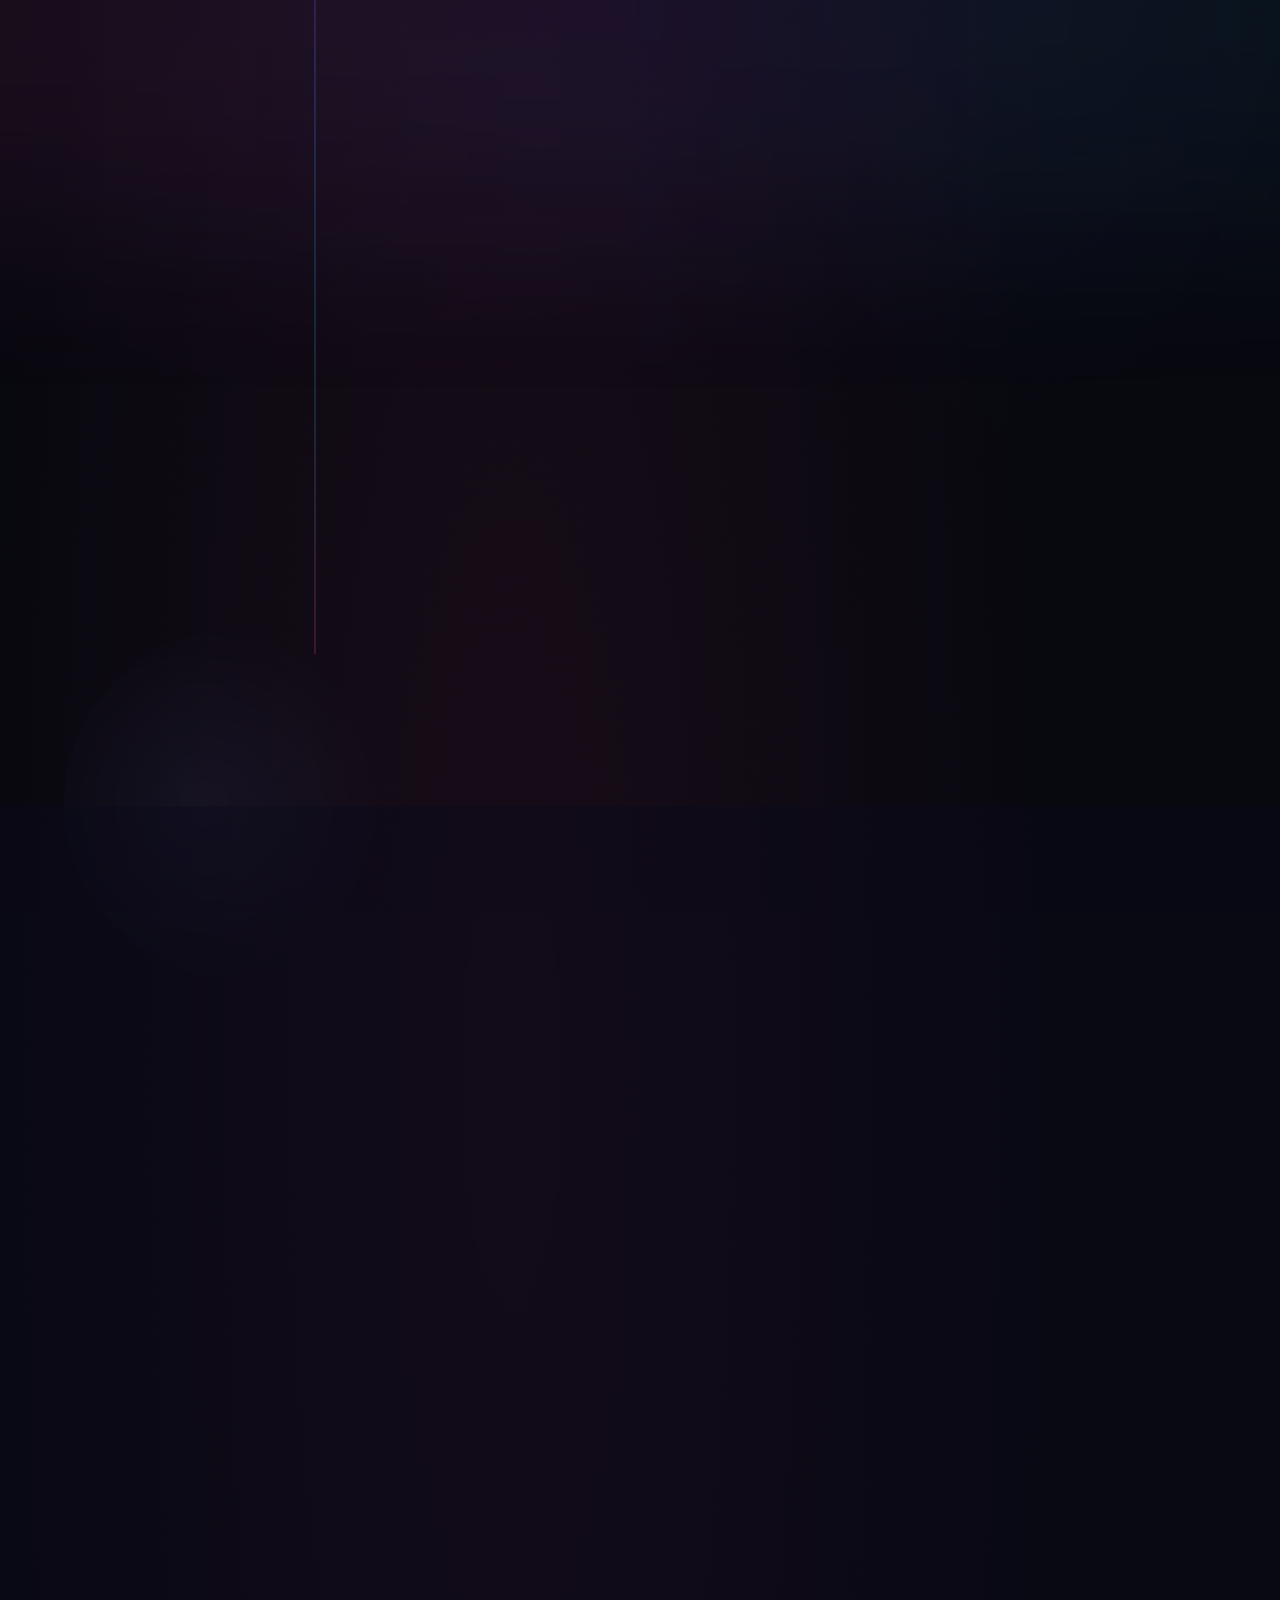
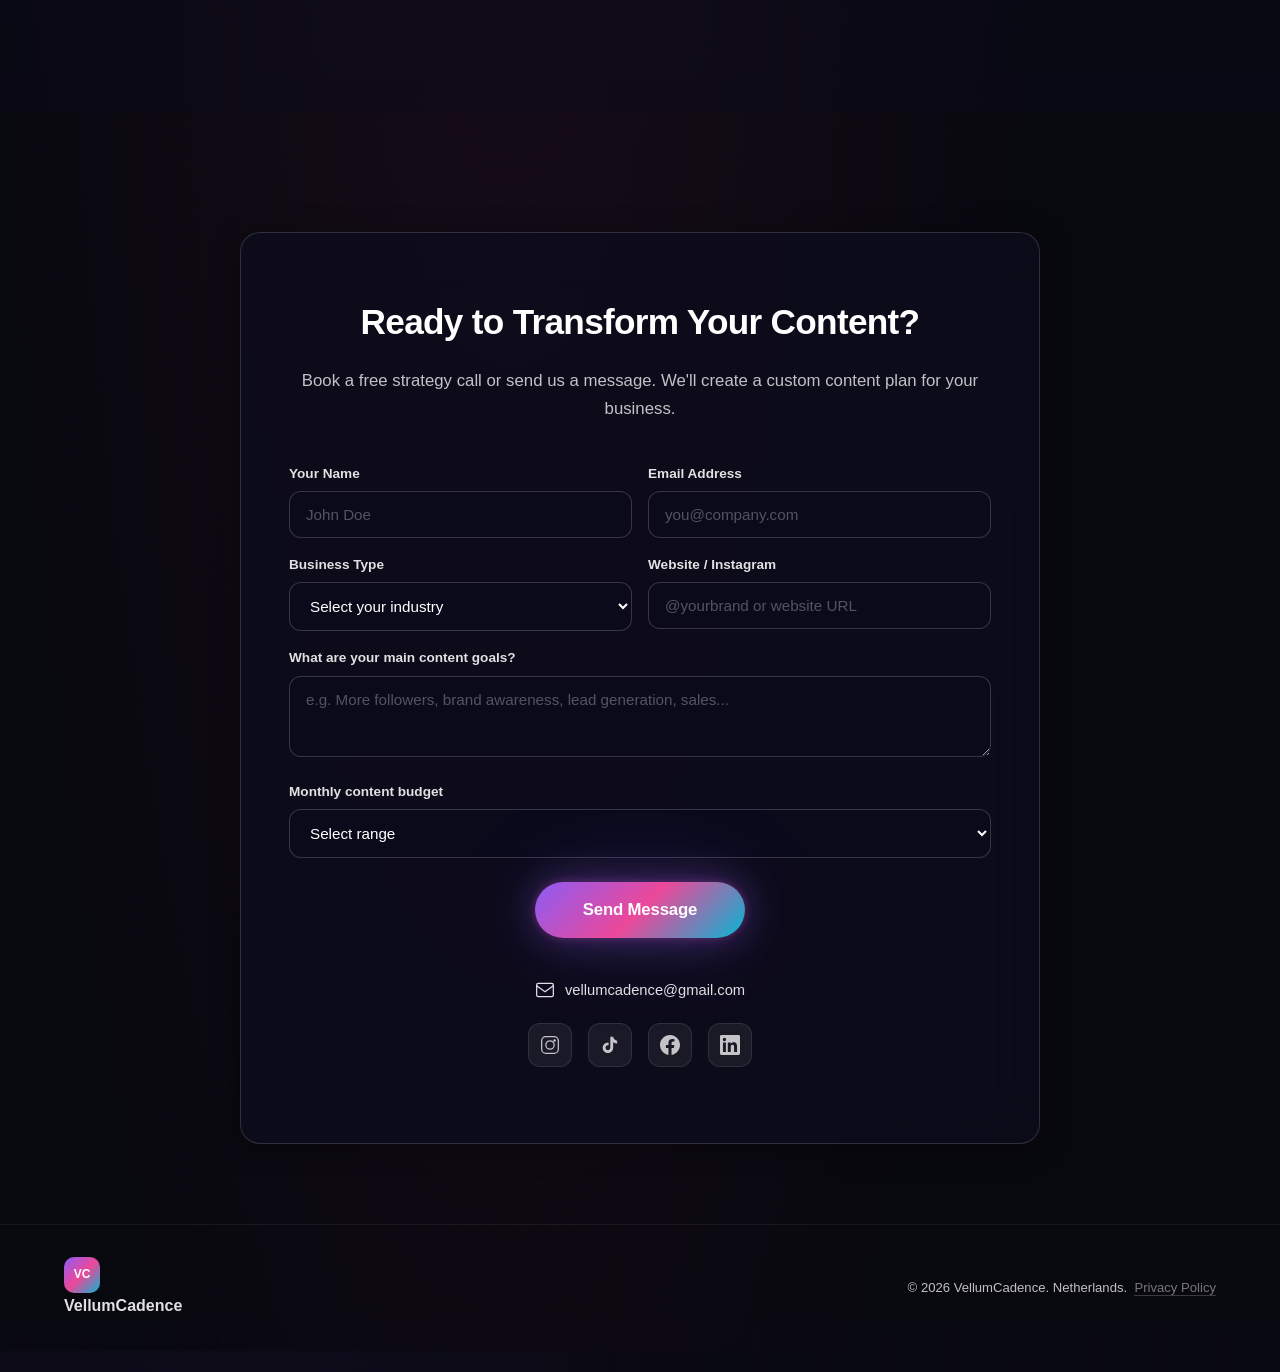
==== commit 39732787: "fix(site): critical + performance fixes - Add og-image.jpg (1200x630) — fixes 404 on social sharing " ====
--- a/index.html
+++ b/index.html
@@ -6,13 +6,24 @@
   <title>VellumCadence — AI Content That Stops The Scroll</title>
   <meta name="description" content="AI-powered Reels and product visuals for skincare, jewelry, and fashion DTC brands. Done-for-you content system. First batch in 5 days.">
   <meta name="theme-color" content="#050508">
-  <link rel="icon" id="favicon-link" href="/favicon.ico">
+  <link rel="icon" type="image/svg+xml" href="/favicon.svg">
+  <link rel="icon" type="image/x-icon" href="/favicon.ico">
+
+  <!-- Security meta tags -->
+  <meta http-equiv="X-Content-Type-Options" content="nosniff">
+  <meta http-equiv="Referrer-Policy" content="strict-origin-when-cross-origin">
+  <meta http-equiv="Permissions-Policy" content="camera=(), microphone=(), geolocation=()">
+  <meta http-equiv="Content-Security-Policy" content="default-src 'self'; script-src 'self' 'unsafe-inline' https://fonts.googleapis.com; style-src 'self' 'unsafe-inline' https://fonts.googleapis.com https://fonts.gstatic.com; font-src https://fonts.gstatic.com; img-src 'self' data: https:; connect-src 'self' https://api.vellumcadence.com; frame-ancestors 'none';">
 
   <!-- Canonical & hreflang -->
   <link rel="canonical" href="https://vellumcadence.com/">
   <link rel="alternate" hreflang="en" href="https://vellumcadence.com/">
   <link rel="alternate" hreflang="nl" href="https://vellumcadence.com/?lang=nl">
   <link rel="alternate" hreflang="de" href="https://vellumcadence.com/?lang=de">
+  <link rel="alternate" hreflang="fr" href="https://vellumcadence.com/?lang=fr">
+  <link rel="alternate" hreflang="pl" href="https://vellumcadence.com/?lang=pl">
+  <link rel="alternate" hreflang="ru" href="https://vellumcadence.com/?lang=ru">
+  <link rel="alternate" hreflang="uk" href="https://vellumcadence.com/?lang=uk">
   <link rel="alternate" hreflang="x-default" href="https://vellumcadence.com/">
 
   <!-- Open Graph -->
@@ -145,7 +156,9 @@
 
   <link rel="preconnect" href="https://fonts.googleapis.com">
   <link rel="preconnect" href="https://fonts.gstatic.com" crossorigin>
-  <link href="https://fonts.googleapis.com/css2?family=Inter:wght@300;400;500;600;700;800;900&family=JetBrains+Mono:wght@400;500&display=swap" rel="stylesheet">
+  <!-- Non-blocking Google Fonts load -->
+  <link rel="preload" href="https://fonts.googleapis.com/css2?family=Inter:wght@300;400;500;600;700;800;900&family=JetBrains+Mono:wght@400;500&display=swap" as="style" onload="this.onload=null;this.rel='stylesheet'">
+  <noscript><link href="https://fonts.googleapis.com/css2?family=Inter:wght@300;400;500;600;700;800;900&family=JetBrains+Mono:wght@400;500&display=swap" rel="stylesheet"></noscript>
   <link rel="stylesheet" href="style.css">
 </head>
 <body>
@@ -559,7 +572,7 @@
         </div>
         <div class="faq-item glass anim">
           <button class="faq-q" data-i18n="faq.q4">Can we request revisions?</button>
-          <div class="faq-a"><p data-i18n="faq.a4">Absolutely. Each package includes revision rounds (1 for Starter, 2 for Growth, unlimited for Scale and Enterprise). We want you to be completely happy with every piece of content before it goes live.</p></div>
+          <div class="faq-a"><p data-i18n="faq.a4">Absolutely. Each package includes revision rounds (1 for Lite, 2 for Pro, unlimited for Premium). We want you to be completely happy with every piece of content before it goes live.</p></div>
         </div>
         <div class="faq-item glass anim">
           <button class="faq-q" data-i18n="faq.q5">What platforms do you create content for?</button>
@@ -670,6 +683,33 @@
     </div>
   </footer>
 
-  <script src="script.js"></script>
+  <script src="script.js" defer></script>
+
+  <!-- Cookie Consent (GDPR) -->
+  <div id="cookie-banner" style="display:none;position:fixed;bottom:0;left:0;right:0;z-index:9999;background:#111118;border-top:1px solid rgba(255,255,255,0.1);padding:16px 24px;display:flex;align-items:center;justify-content:space-between;gap:16px;flex-wrap:wrap;">
+    <p style="margin:0;color:rgba(255,255,255,0.7);font-size:13px;line-height:1.5;flex:1;min-width:200px;">
+      We use cookies to improve your experience and analyse site performance. By continuing, you agree to our
+      <a href="/privacy" style="color:#e2ff00;text-decoration:underline;">Privacy Policy</a>.
+    </p>
+    <div style="display:flex;gap:10px;flex-shrink:0;">
+      <button onclick="vcCookieDecline()" style="background:transparent;border:1px solid rgba(255,255,255,0.25);color:rgba(255,255,255,0.6);padding:8px 16px;border-radius:6px;cursor:pointer;font-size:13px;">Decline</button>
+      <button onclick="vcCookieAccept()" style="background:#e2ff00;border:none;color:#0d0d0d;padding:8px 20px;border-radius:6px;cursor:pointer;font-size:13px;font-weight:600;">Accept</button>
+    </div>
+  </div>
+  <script>
+  (function(){
+    if(!localStorage.getItem('vc_cookie_consent')){
+      document.getElementById('cookie-banner').style.display='flex';
+    }
+  })();
+  function vcCookieAccept(){
+    localStorage.setItem('vc_cookie_consent','accepted');
+    document.getElementById('cookie-banner').style.display='none';
+  }
+  function vcCookieDecline(){
+    localStorage.setItem('vc_cookie_consent','declined');
+    document.getElementById('cookie-banner').style.display='none';
+  }
+  </script>
 </body>
 </html>
--- a/style.css
+++ b/style.css
@@ -415,9 +415,22 @@
 
 /* ===== HERO VIDEO ===== */
 .hero-video-section {
-  max-width: 820px; margin: 32px 0 8px; border-radius: 16px; overflow: hidden;
-}
-.hero-video { width: 100%; display: block; border-radius: 16px; }
+  margin: 32px auto 8px;
+  border-radius: 16px;
+  overflow: hidden;
+  /* Вертикальное видео 9:16 — ограничиваем так чтобы видно полностью */
+  aspect-ratio: 9 / 16;
+  max-height: 82vh;
+  width: auto;
+  max-width: min(420px, 90vw);
+}
+.hero-video {
+  width: 100%;
+  height: 100%;
+  display: block;
+  border-radius: 16px;
+  object-fit: cover;
+}
 .hero-video-embed { position: relative; padding-bottom: 56.25%; height: 0; }
 .hero-video-embed iframe { position: absolute; inset: 0; width: 100%; height: 100%; border-radius: 16px; }
 .hero-video-placeholder {
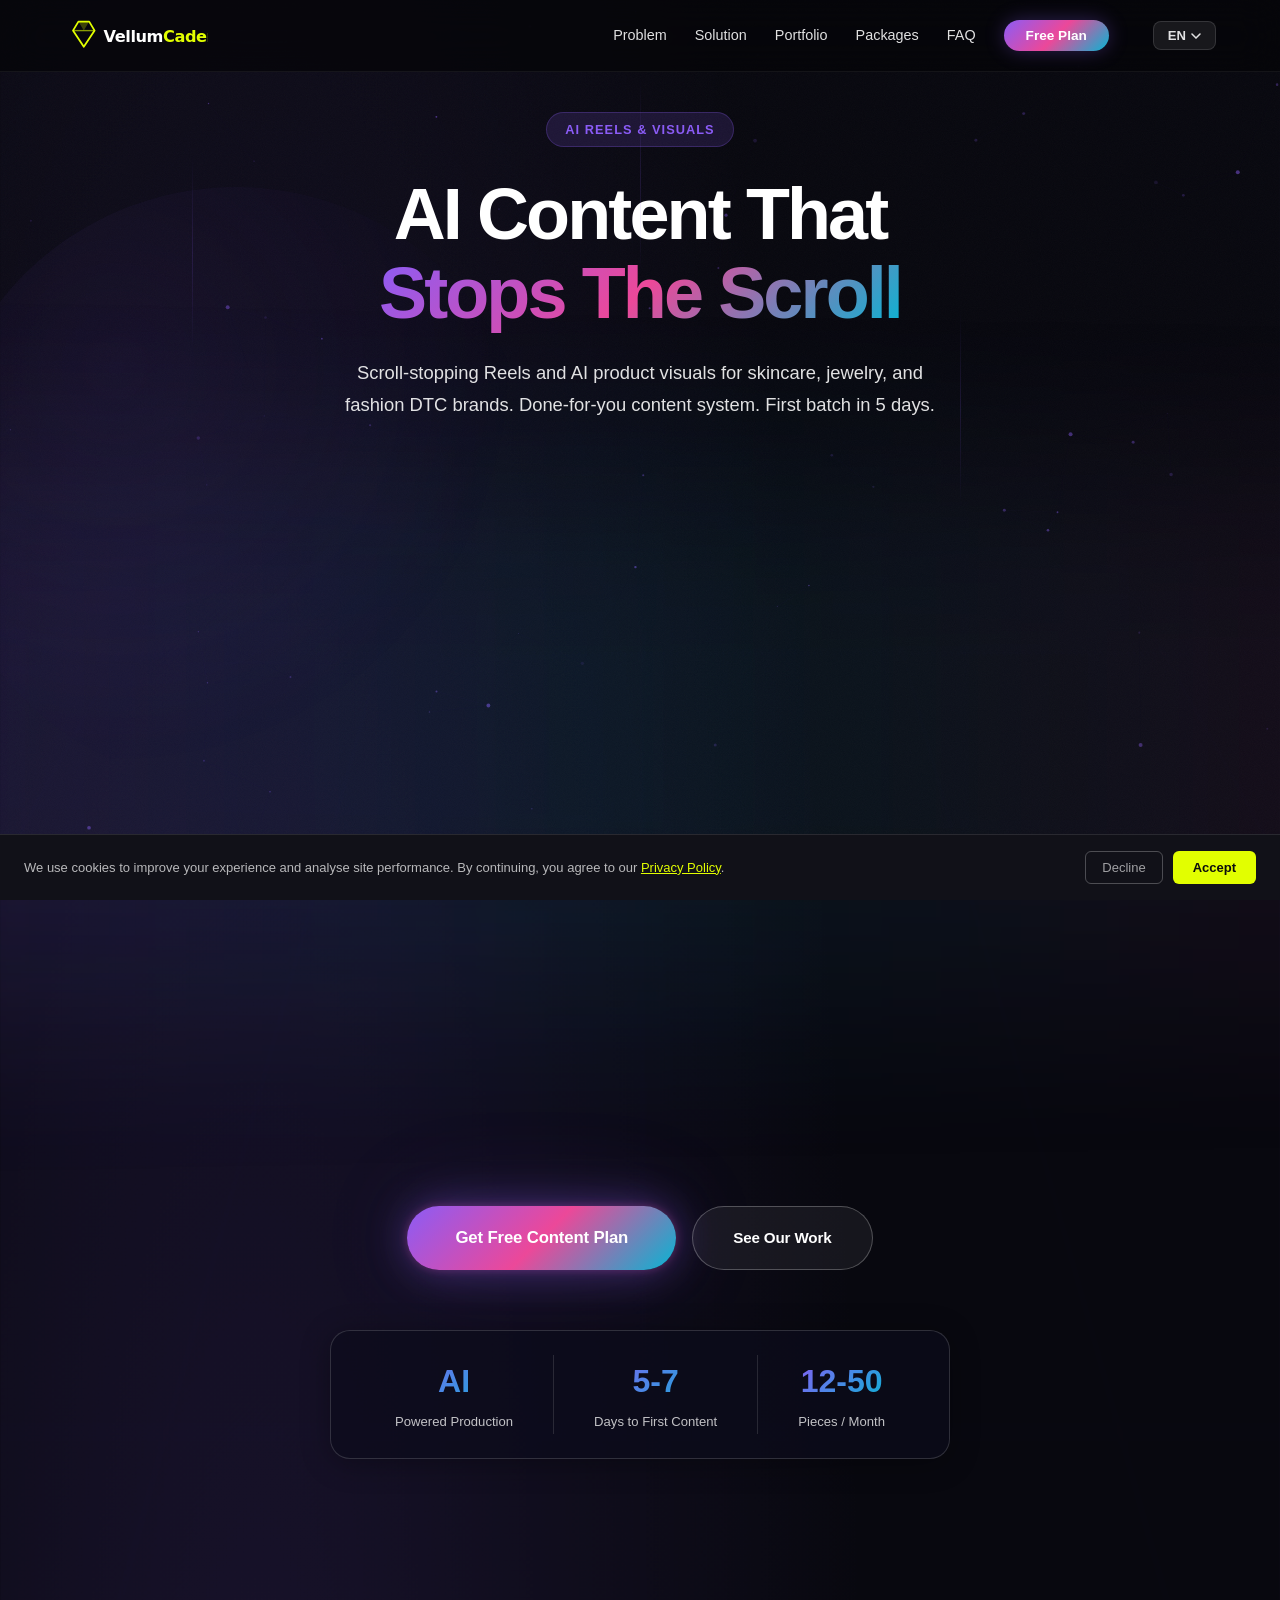
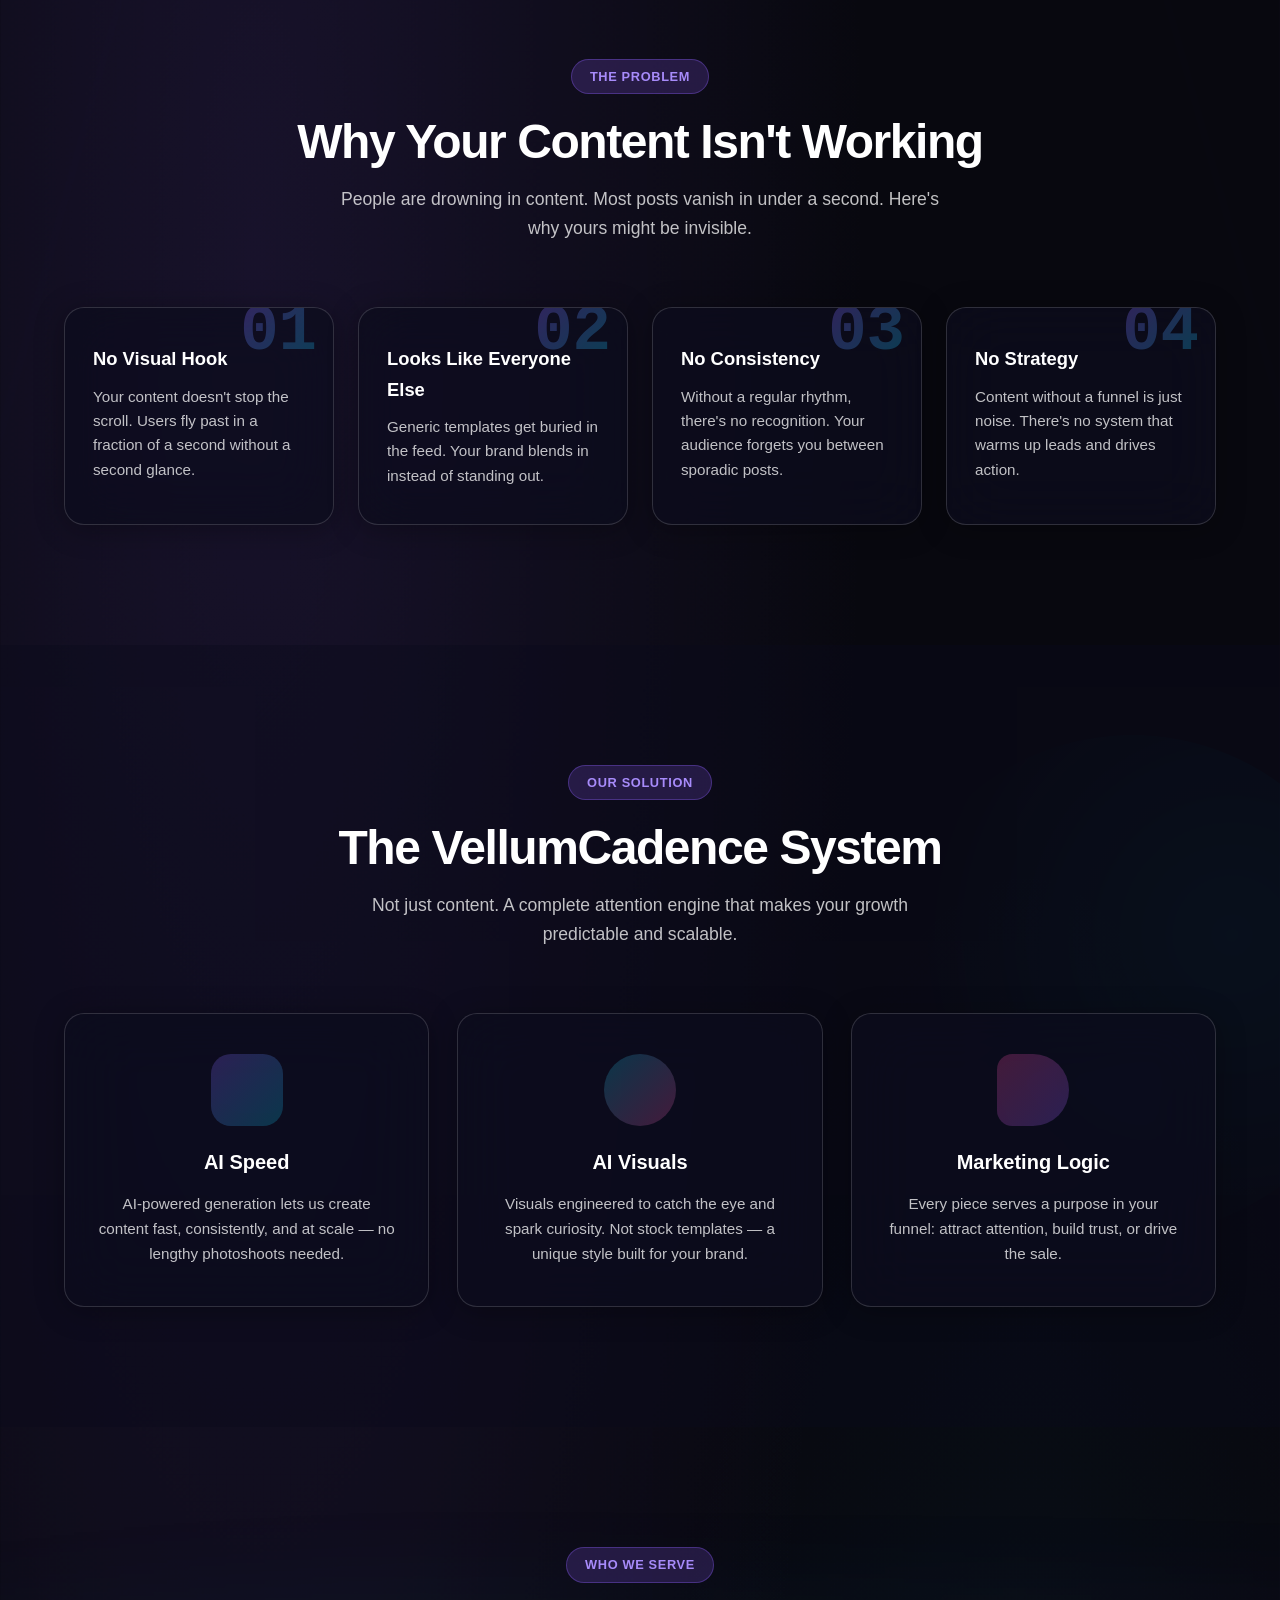
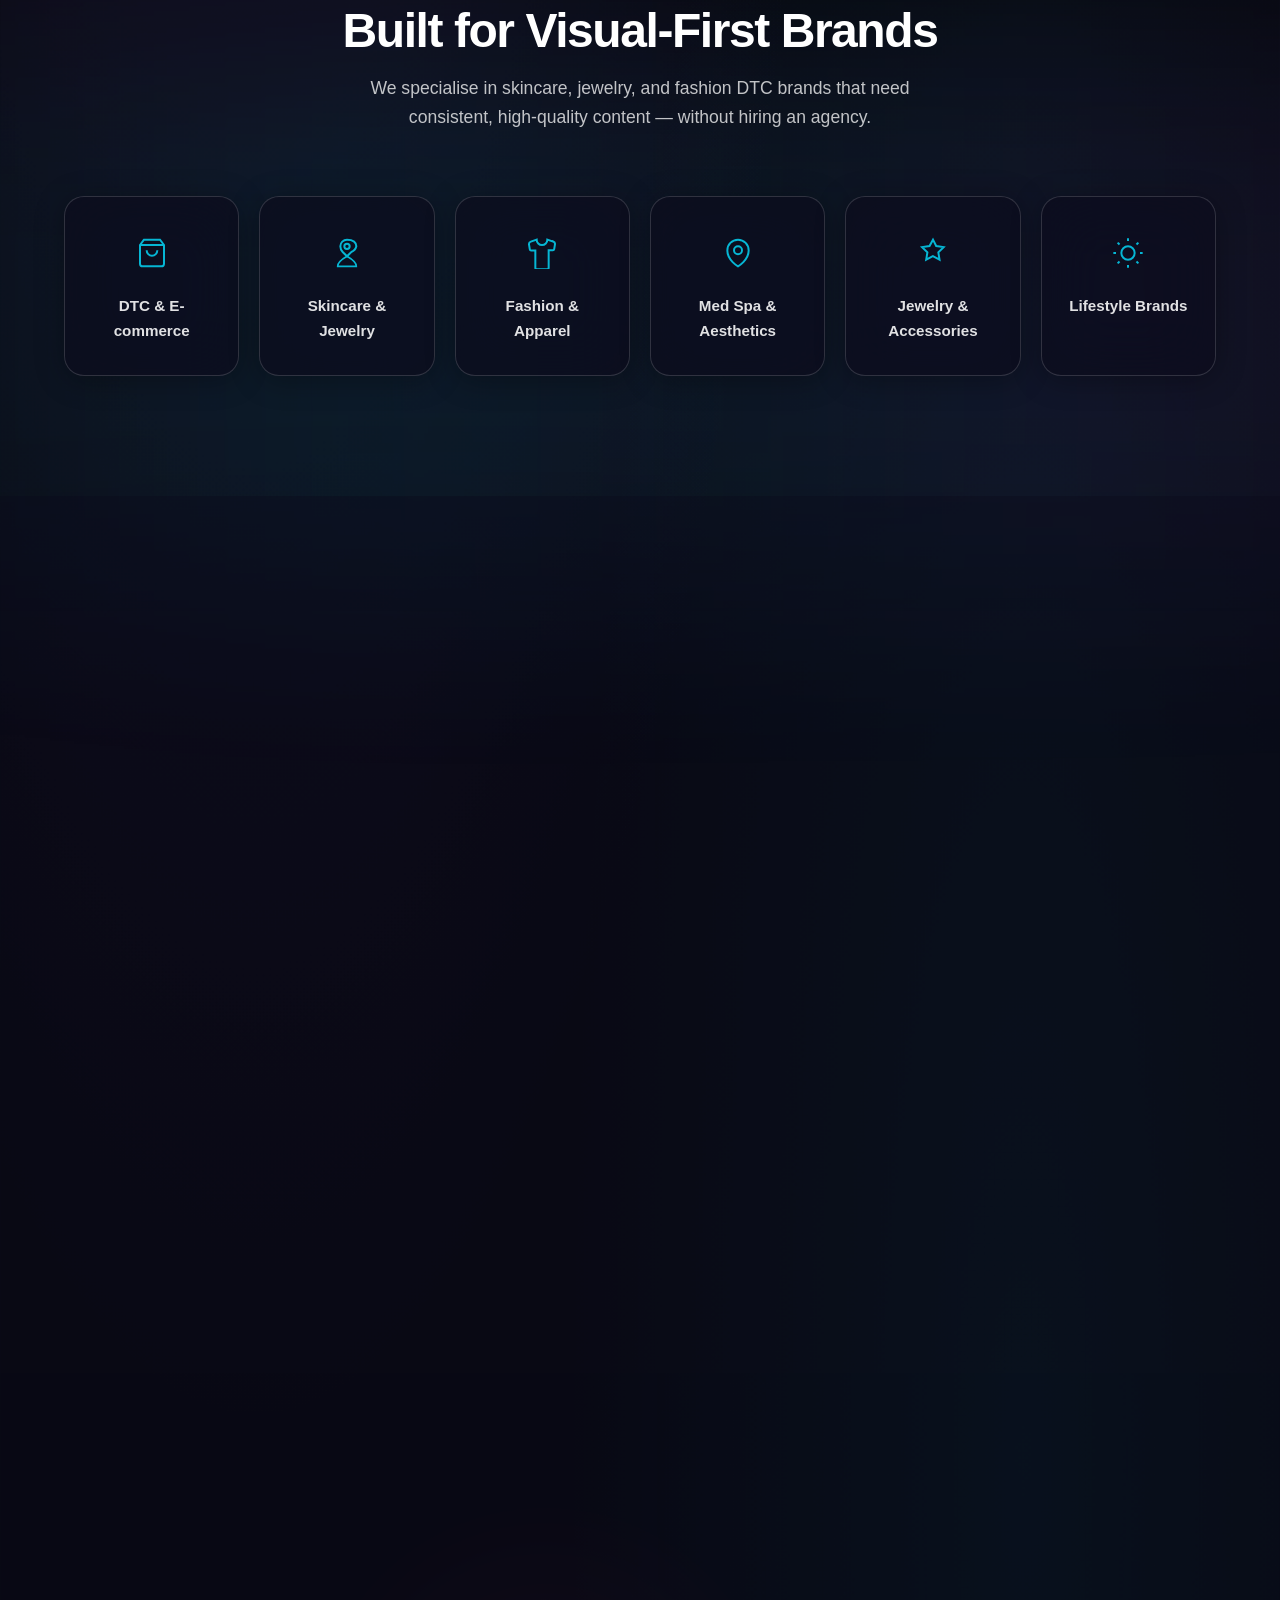
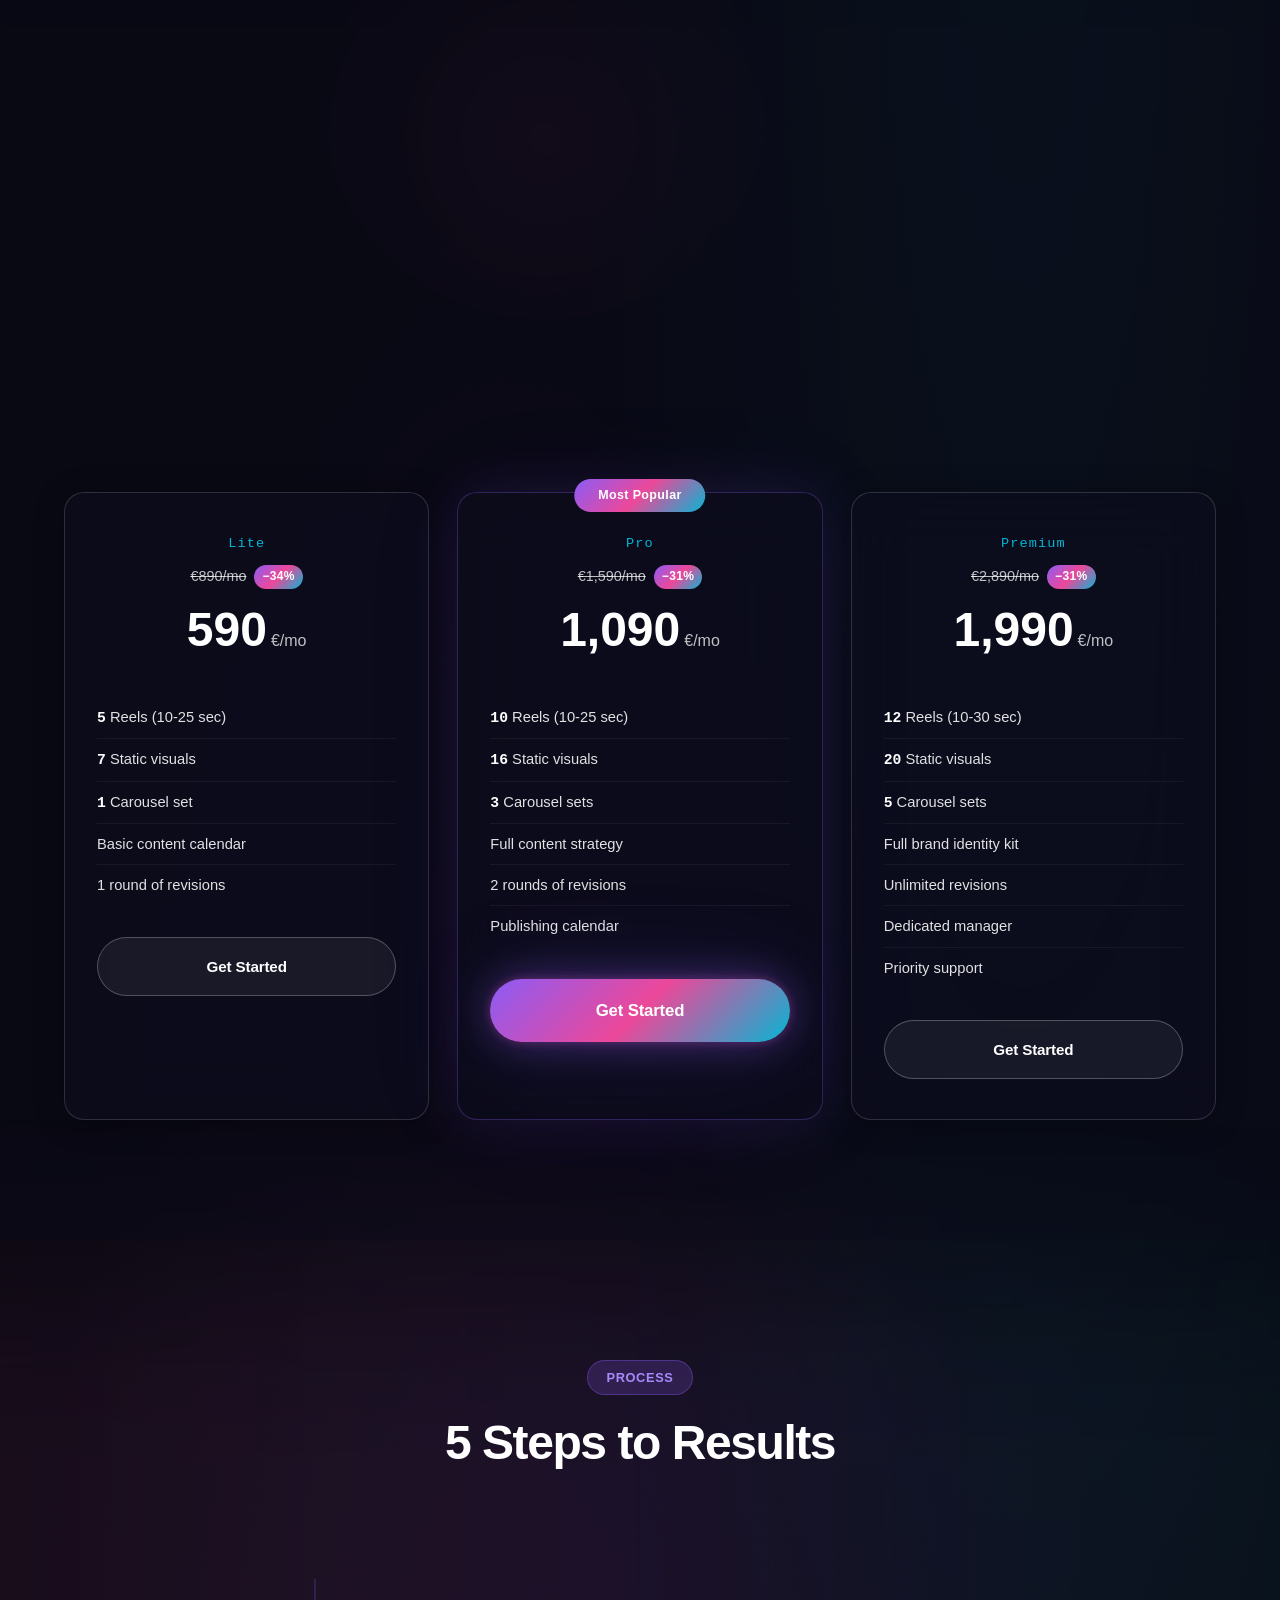
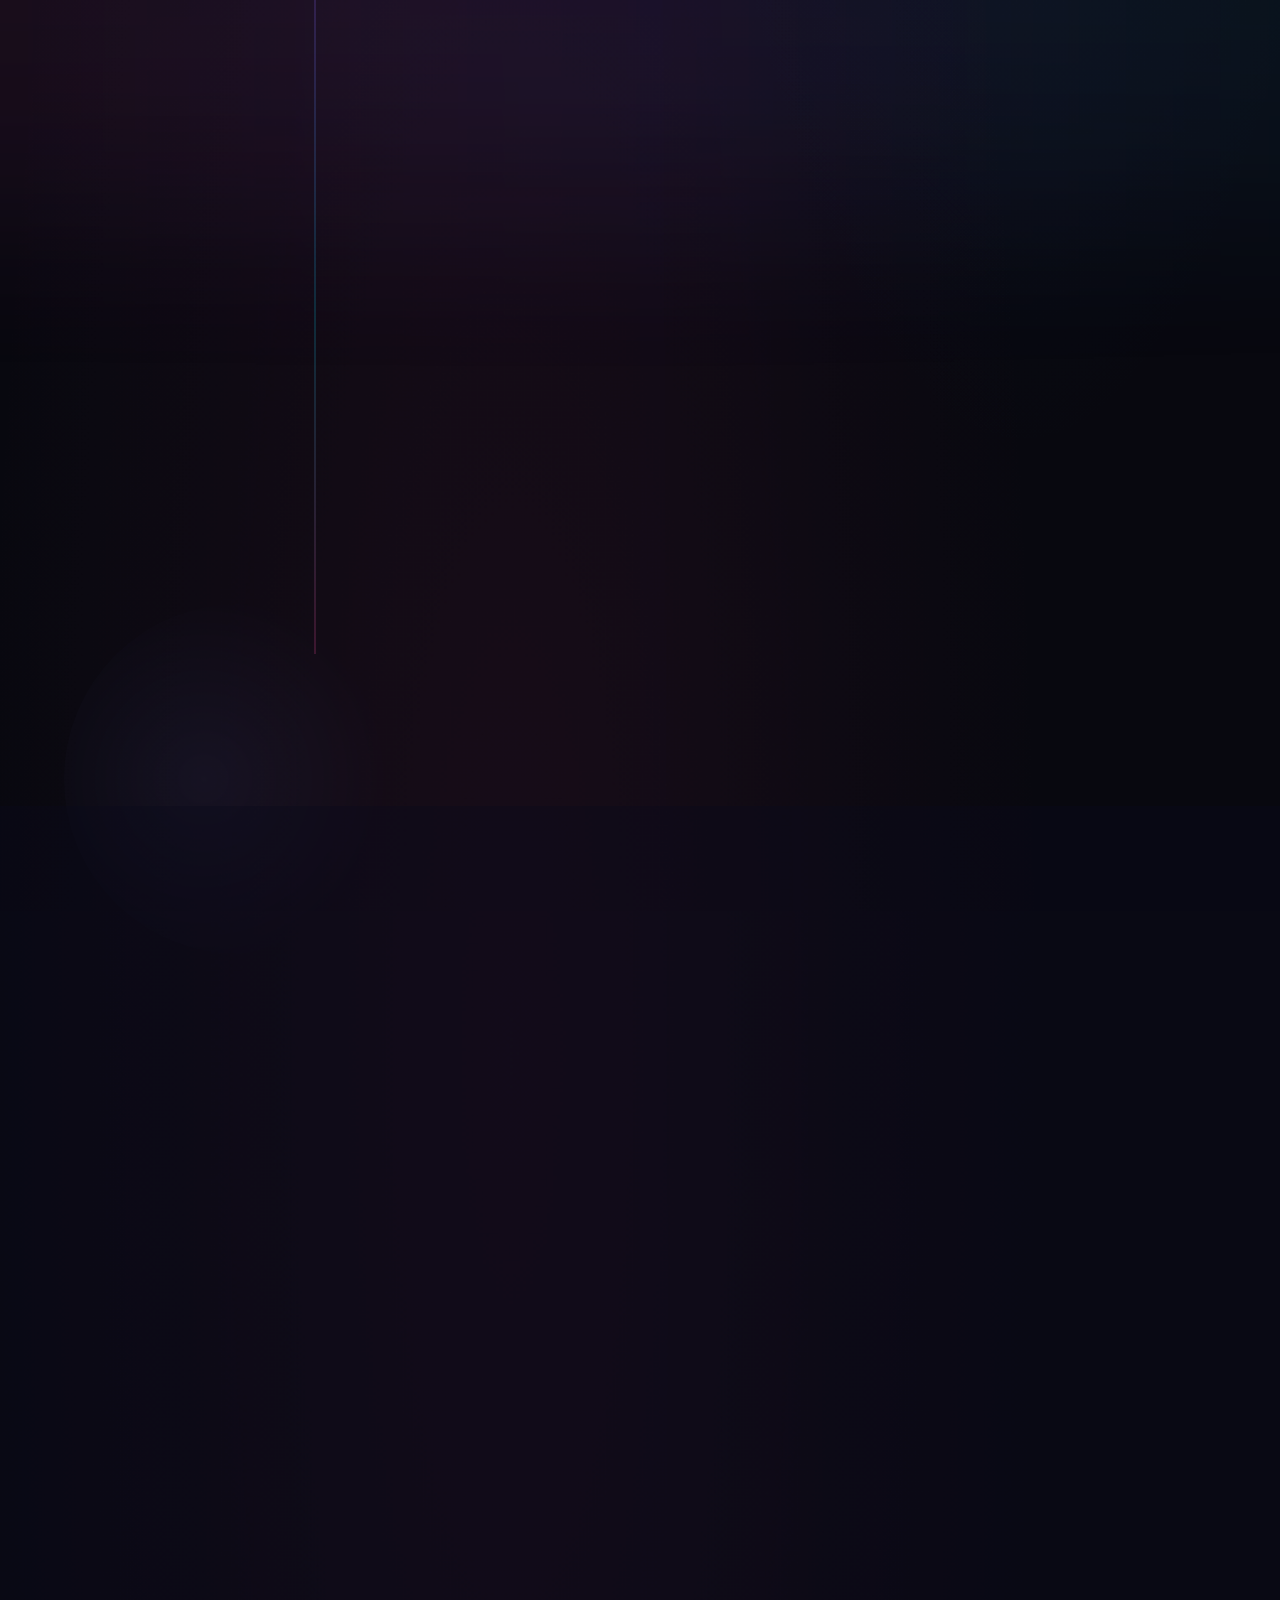
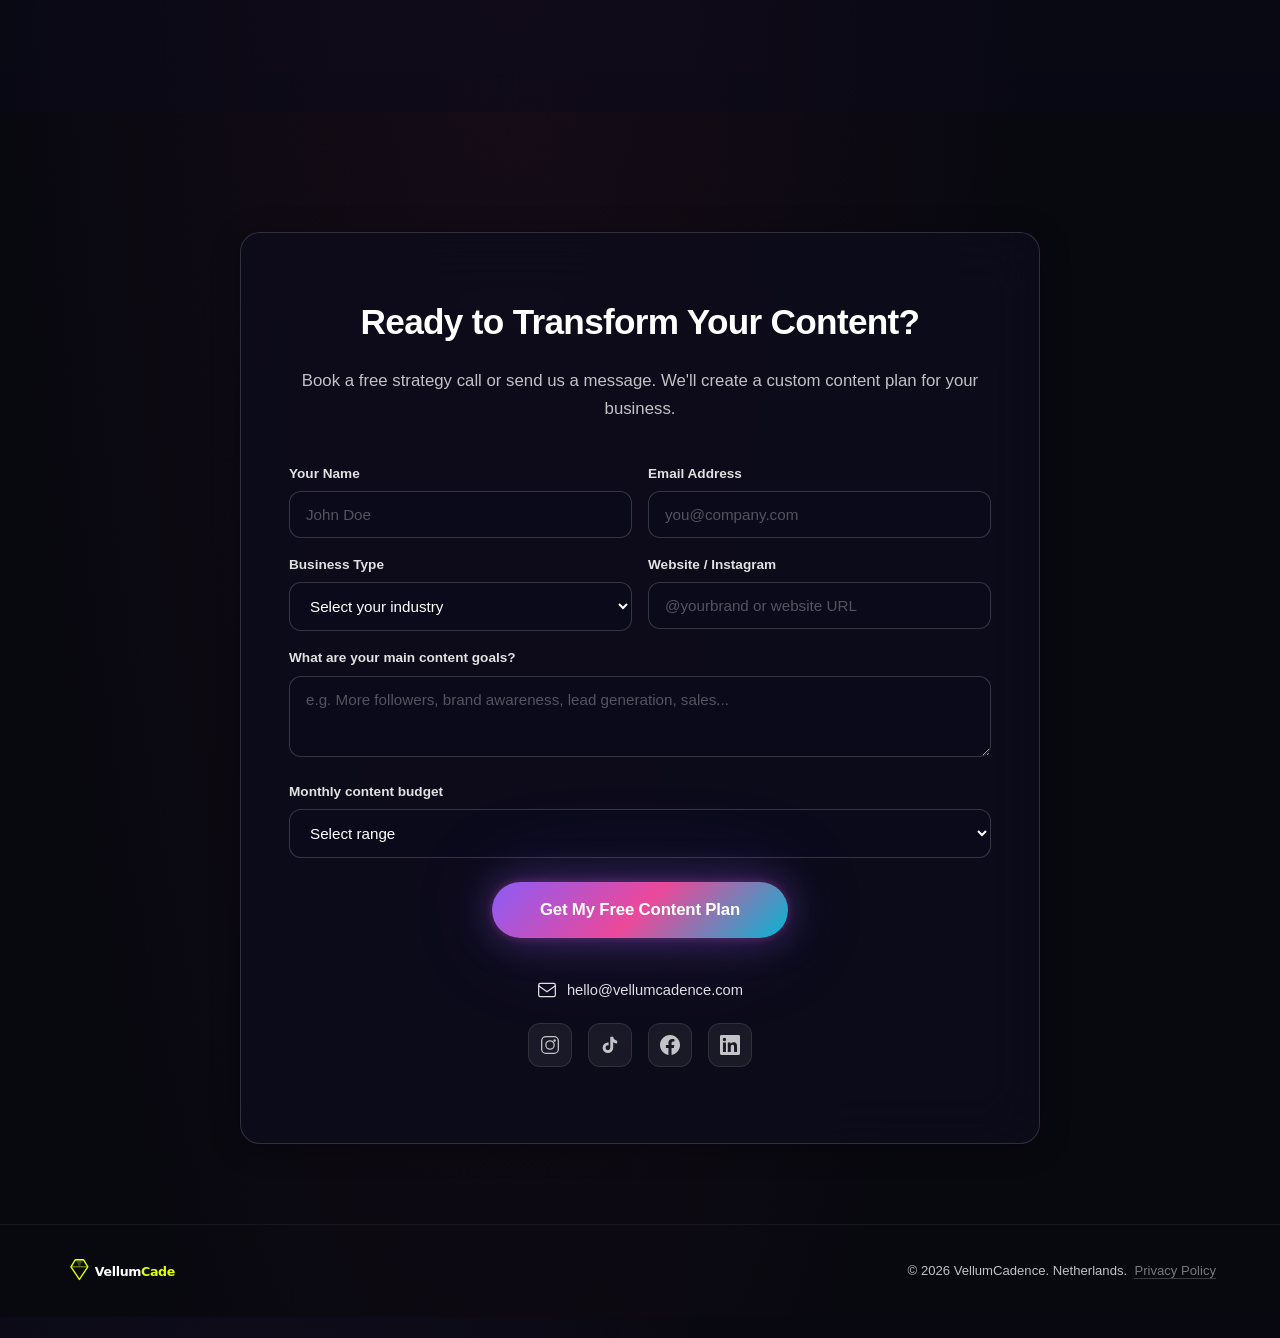
==== commit 3843f4f9: "deploy: update index.html, script.js, client/app.js, privacy.html and add logo-img.svg Co-Authored-B" ====
--- a/index.html
+++ b/index.html
@@ -201,7 +201,6 @@
         <li><a href="#packages" data-i18n="nav.packages">Packages</a></li>
         <li><a href="#faq" data-i18n="nav.faq">FAQ</a></li>
         <li><a href="#cta" class="nav-cta" data-i18n="nav.contact">Get Free Plan</a></li>
-        <li><a href="/client/" class="nav-portal">Client Portal</a></li>
       </ul>
       <!-- Language switcher -->
       <div class="lang-switcher" id="langSwitcher">
@@ -354,31 +353,31 @@
         </div>
         <div class="who-card glass anim">
           <div class="who-icon">
-            <svg viewBox="0 0 24 24" fill="none" stroke="currentColor" stroke-width="1.5"><path d="M12 22s8-4 8-10V5l-8-3-8 3v7c0 6 8 10 8 10z"/></svg>
+            <svg viewBox="0 0 24 24" fill="none" stroke="currentColor" stroke-width="1.5"><path d="M12 2C9.243 2 7 4.243 7 7c0 1.657.672 3.157 1.757 4.243L12 14.485l3.243-3.242A5.978 5.978 0 0019 7c0-2.757-2.243-5-7-5zm0 0"/><path d="M12 14.485S5 18.5 5 22h14c0-3.5-7-7.515-7-7.515z" stroke-width="1.2"/><circle cx="12" cy="7" r="2"/></svg>
           </div>
           <h3 data-i18n="who.c2">Beauty & Wellness</h3>
         </div>
         <div class="who-card glass anim">
           <div class="who-icon">
-            <svg viewBox="0 0 24 24" fill="none" stroke="currentColor" stroke-width="1.5"><path d="M22 12h-4l-3 9L9 3l-3 9H2"/></svg>
+            <svg viewBox="0 0 24 24" fill="none" stroke="currentColor" stroke-width="1.5"><path d="M20.38 3.46L16 2a4 4 0 01-8 0L3.62 3.46a2 2 0 00-1.34 2.23l.58 3.57a1 1 0 00.99.84H7v13a1 1 0 001 1h8a1 1 0 001-1V10h3.15a1 1 0 00.99-.84l.58-3.57a2 2 0 00-1.34-2.23z"/></svg>
           </div>
           <h3 data-i18n="who.c3">Fashion & Apparel</h3>
         </div>
         <div class="who-card glass anim">
           <div class="who-icon">
-            <svg viewBox="0 0 24 24" fill="none" stroke="currentColor" stroke-width="1.5"><path d="M18 8h1a4 4 0 010 8h-1M2 8h16v9a4 4 0 01-4 4H6a4 4 0 01-4-4V8zM6 1v3M10 1v3M14 1v3"/></svg>
+            <svg viewBox="0 0 24 24" fill="none" stroke="currentColor" stroke-width="1.5"><path d="M12 22s-8-4.5-8-11.8A8 8 0 0112 2a8 8 0 018 8.2c0 7.3-8 11.8-8 11.8z"/><circle cx="12" cy="10" r="3"/></svg>
           </div>
           <h3 data-i18n="who.c4">Med Spa & Aesthetics</h3>
         </div>
         <div class="who-card glass anim">
           <div class="who-icon">
-            <svg viewBox="0 0 24 24" fill="none" stroke="currentColor" stroke-width="1.5"><path d="M3 9l9-7 9 7v11a2 2 0 01-2 2H5a2 2 0 01-2-2V9z"/><polyline points="9 22 9 12 15 12 15 22"/></svg>
+            <svg viewBox="0 0 24 24" fill="none" stroke="currentColor" stroke-width="1.5"><path d="M12 2l2.4 4.8 5.6.8-4 3.9.9 5.5-5-2.6-5 2.6.9-5.5-4-3.9 5.6-.8z"/></svg>
           </div>
           <h3 data-i18n="who.c5">Jewelry & Accessories</h3>
         </div>
         <div class="who-card glass anim">
           <div class="who-icon">
-            <svg viewBox="0 0 24 24" fill="none" stroke="currentColor" stroke-width="1.5"><rect x="2" y="3" width="20" height="14" rx="2"/><line x1="8" y1="21" x2="16" y2="21"/><line x1="12" y1="17" x2="12" y2="21"/></svg>
+            <svg viewBox="0 0 24 24" fill="none" stroke="currentColor" stroke-width="1.5"><circle cx="12" cy="12" r="5"/><line x1="12" y1="1" x2="12" y2="3"/><line x1="12" y1="21" x2="12" y2="23"/><line x1="4.22" y1="4.22" x2="5.64" y2="5.64"/><line x1="18.36" y1="18.36" x2="19.78" y2="19.78"/><line x1="1" y1="12" x2="3" y2="12"/><line x1="21" y1="12" x2="23" y2="12"/><line x1="4.22" y1="19.78" x2="5.64" y2="18.36"/><line x1="18.36" y1="5.64" x2="19.78" y2="4.22"/></svg>
           </div>
           <h3 data-i18n="who.c6">Lifestyle Brands</h3>
         </div>
@@ -395,23 +394,31 @@
         <p class="section-sub anim" data-i18n="port.sub">AI-generated product visuals for skincare DTC brands. This is what we deliver.</p>
       </div>
 
-      <!-- Portfolio grid — 4 items (LUMĒ Skin demo case) -->
+      <!-- Portfolio grid — 6 items across industries -->
       <div class="portfolio-grid">
-        <div class="portfolio-item anim" data-category="all">
-          <img src="/assets/lume-visual-1.webp" alt="AI-generated skincare product visual — campaign creative for DTC brand" loading="lazy" class="portfolio-img">
-          <div class="portfolio-overlay"><span class="portfolio-tag">AI Visual</span><span class="portfolio-title">Skincare Campaign</span><button class="portfolio-open" data-src="/assets/lume-visual-1.webp">View</button></div>
-        </div>
-        <div class="portfolio-item anim" data-category="all">
-          <img src="/assets/lume-visual-2.webp" alt="AI product photography for skincare — showcase visual for Instagram and TikTok" loading="lazy" class="portfolio-img">
-          <div class="portfolio-overlay"><span class="portfolio-tag">AI Visual</span><span class="portfolio-title">Product Showcase</span><button class="portfolio-open" data-src="/assets/lume-visual-2.webp">View</button></div>
-        </div>
-        <div class="portfolio-item anim" data-category="all">
-          <img src="/assets/lume-visual-3.webp" alt="Brand aesthetic AI visual — consistent content style for skincare DTC brand" loading="lazy" class="portfolio-img">
-          <div class="portfolio-overlay"><span class="portfolio-tag">AI Visual</span><span class="portfolio-title">Brand Aesthetic</span><button class="portfolio-open" data-src="/assets/lume-visual-3.webp">View</button></div>
-        </div>
-        <div class="portfolio-item anim" data-category="all">
-          <img src="/assets/lume-visual-4.webp" alt="AI content series for beauty brand — Reels and static visuals bundle" loading="lazy" class="portfolio-img">
-          <div class="portfolio-overlay"><span class="portfolio-tag">AI Visual</span><span class="portfolio-title">Content Series</span><button class="portfolio-open" data-src="/assets/lume-visual-4.webp">View</button></div>
+        <div class="portfolio-item anim" data-category="skincare">
+          <img src="/assets/lume-visual-1.webp" alt="AI skincare campaign visual — DTC brand Instagram content" loading="lazy" class="portfolio-img">
+          <div class="portfolio-overlay"><span class="portfolio-tag">Skincare · AI Visual</span><span class="portfolio-title">Product Campaign</span><button class="portfolio-open" data-src="/assets/lume-visual-1.webp">View</button></div>
+        </div>
+        <div class="portfolio-item anim" data-category="jewelry">
+          <img src="/assets/lume-visual-2.webp" alt="Jewelry brand AI visual — premium product shot for Instagram" loading="lazy" class="portfolio-img">
+          <div class="portfolio-overlay"><span class="portfolio-tag">Jewelry · AI Visual</span><span class="portfolio-title">Collection Showcase</span><button class="portfolio-open" data-src="/assets/lume-visual-2.webp">View</button></div>
+        </div>
+        <div class="portfolio-item anim" data-category="fashion">
+          <img src="/assets/lume-visual-3.webp" alt="Fashion brand Reel concept — AI-generated visual for DTC apparel" loading="lazy" class="portfolio-img">
+          <div class="portfolio-overlay"><span class="portfolio-tag">Fashion · Reel</span><span class="portfolio-title">Drop Campaign</span><button class="portfolio-open" data-src="/assets/lume-visual-3.webp">View</button></div>
+        </div>
+        <div class="portfolio-item anim" data-category="skincare">
+          <img src="/assets/lume-visual-4.webp" alt="Skincare brand aesthetic — consistent AI content system for DTC" loading="lazy" class="portfolio-img">
+          <div class="portfolio-overlay"><span class="portfolio-tag">Skincare · Carousel</span><span class="portfolio-title">Ingredient Story</span><button class="portfolio-open" data-src="/assets/lume-visual-4.webp">View</button></div>
+        </div>
+        <div class="portfolio-item anim" data-category="beauty">
+          <img src="/assets/lume-visual-1.webp" alt="Med Spa aesthetics brand content — AI visuals for wellness brand" loading="lazy" class="portfolio-img">
+          <div class="portfolio-overlay"><span class="portfolio-tag">Med Spa · AI Visual</span><span class="portfolio-title">Brand Identity</span><button class="portfolio-open" data-src="/assets/lume-visual-1.webp">View</button></div>
+        </div>
+        <div class="portfolio-item anim" data-category="jewelry">
+          <img src="/assets/lume-visual-3.webp" alt="Lifestyle brand content — AI-powered social media visuals" loading="lazy" class="portfolio-img">
+          <div class="portfolio-overlay"><span class="portfolio-tag">Lifestyle · AI Visual</span><span class="portfolio-title">Mood Campaign</span><button class="portfolio-open" data-src="/assets/lume-visual-3.webp">View</button></div>
         </div>
       </div>
 
@@ -631,9 +638,9 @@
             <label for="formBudget" data-i18n="form.budget">Monthly content budget</label>
             <select id="formBudget" name="budget">
               <option value="" disabled selected data-i18n="form.budgetPlaceholder">Select range</option>
-              <option value="790-1490">$790 – $1,490</option>
-              <option value="1490-2490">$1,490 – $2,490</option>
-              <option value="2490+">$2,490+</option>
+              <option value="590-1090">€590 – €1,090</option>
+              <option value="1090-1990">€1,090 – €1,990</option>
+              <option value="1990+">€1,990+</option>
               <option value="unsure" data-i18n="form.budgetUnsure">Not sure yet</option>
             </select>
           </div>
@@ -649,9 +656,9 @@
         </div>
 
         <div class="cta-contacts">
-          <a href="mailto:vellumcadence@gmail.com" class="cta-item">
+          <a href="mailto:hello@vellumcadence.com" class="cta-item">
             <svg viewBox="0 0 24 24" fill="none" stroke="currentColor" stroke-width="1.5"><rect x="2" y="4" width="20" height="16" rx="2"/><path d="M22 7l-10 7L2 7"/></svg>
-            vellumcadence@gmail.com
+            hello@vellumcadence.com
           </a>
         </div>
         <div class="cta-socials">
--- a/style.css
+++ b/style.css
@@ -430,6 +430,11 @@
   display: block;
   border-radius: 16px;
   object-fit: cover;
+  opacity: 0;
+  transition: opacity 0.6s ease;
+}
+.hero-video.ready {
+  opacity: 1;
 }
 .hero-video-embed { position: relative; padding-bottom: 56.25%; height: 0; }
 .hero-video-embed iframe { position: absolute; inset: 0; width: 100%; height: 100%; border-radius: 16px; }
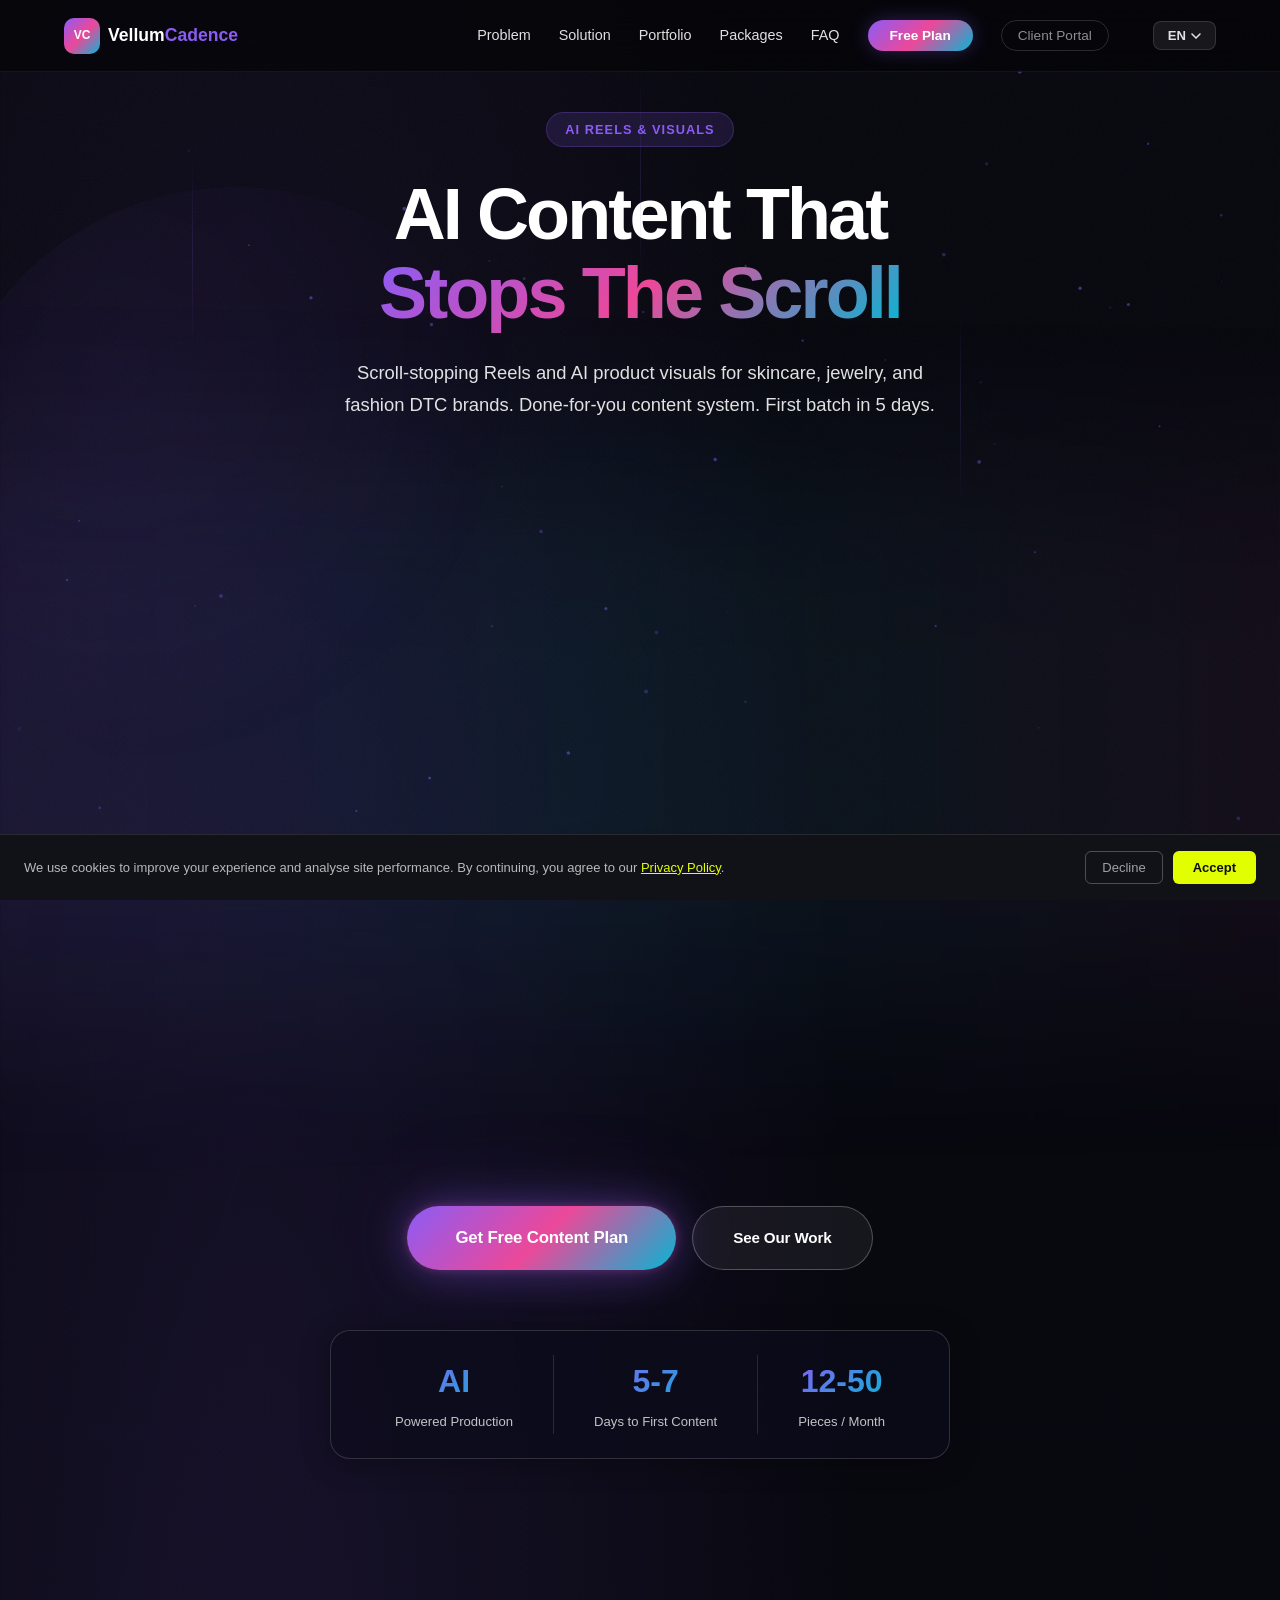
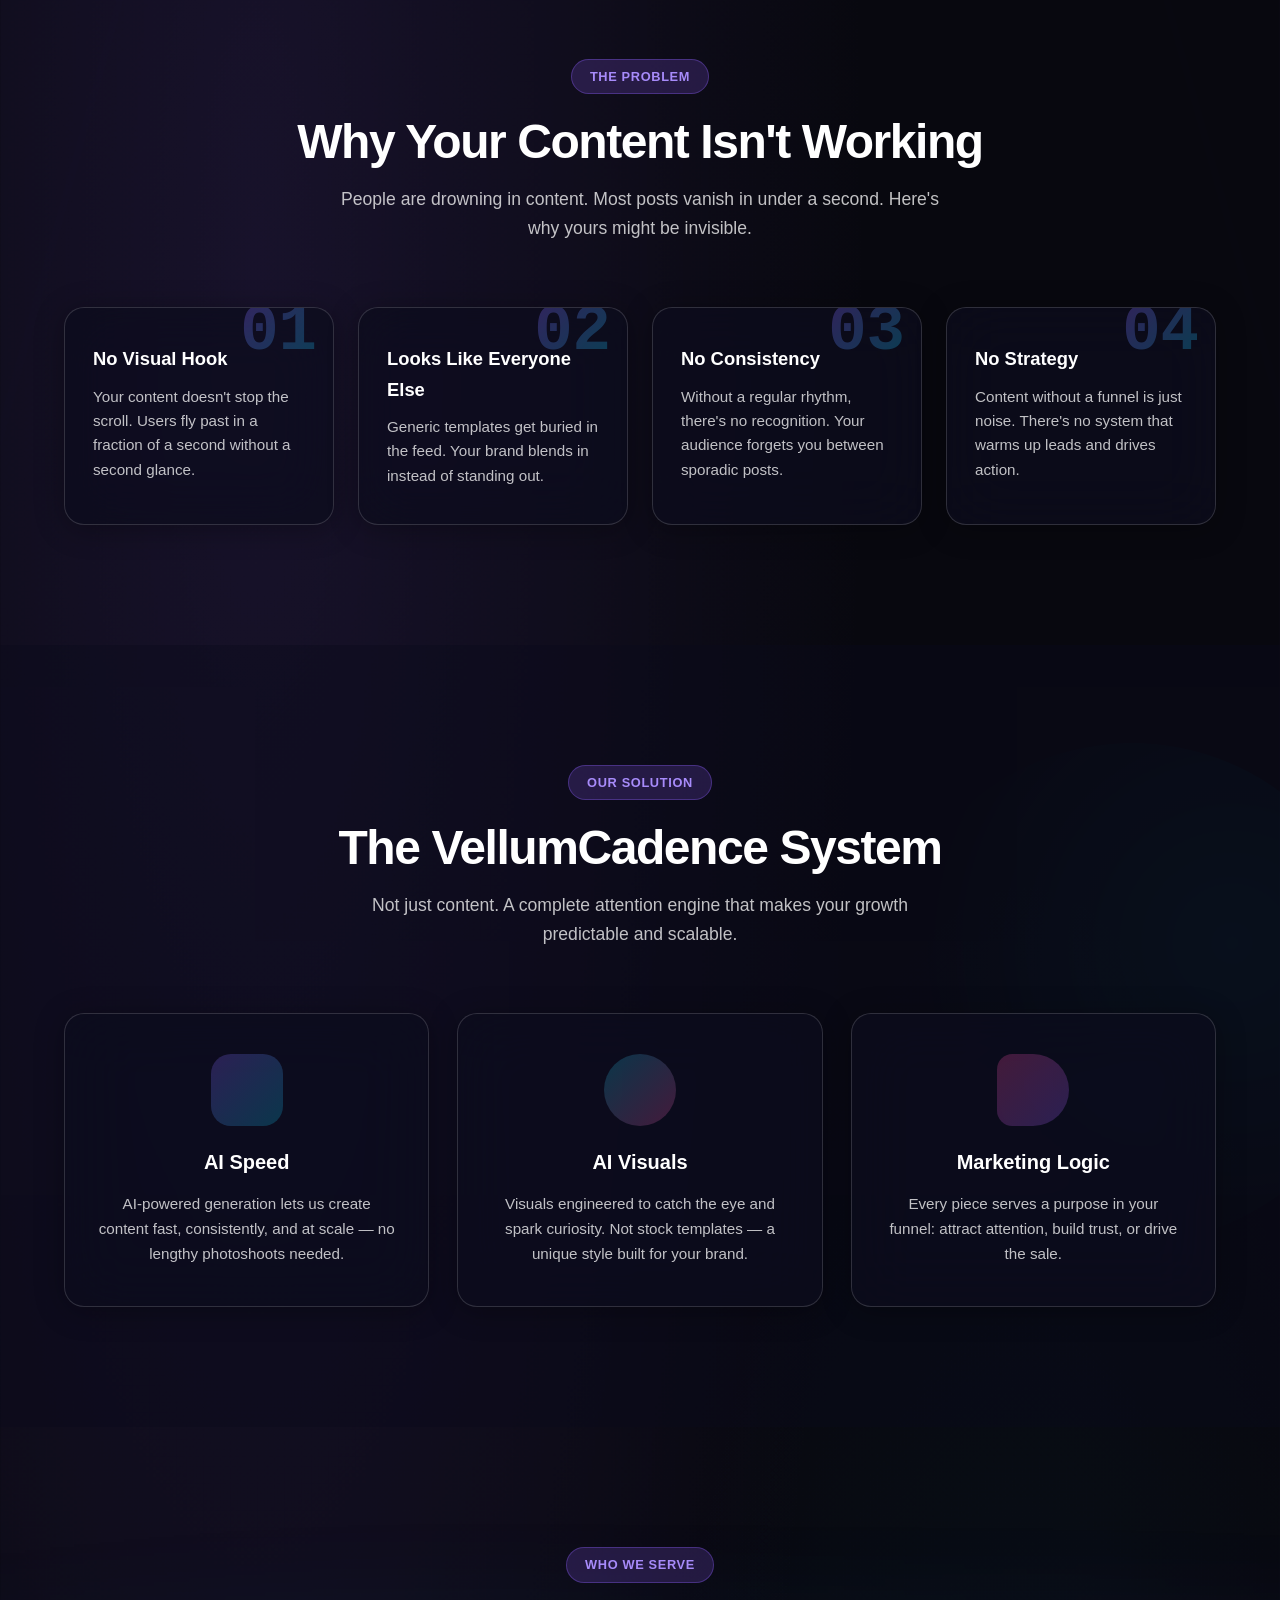
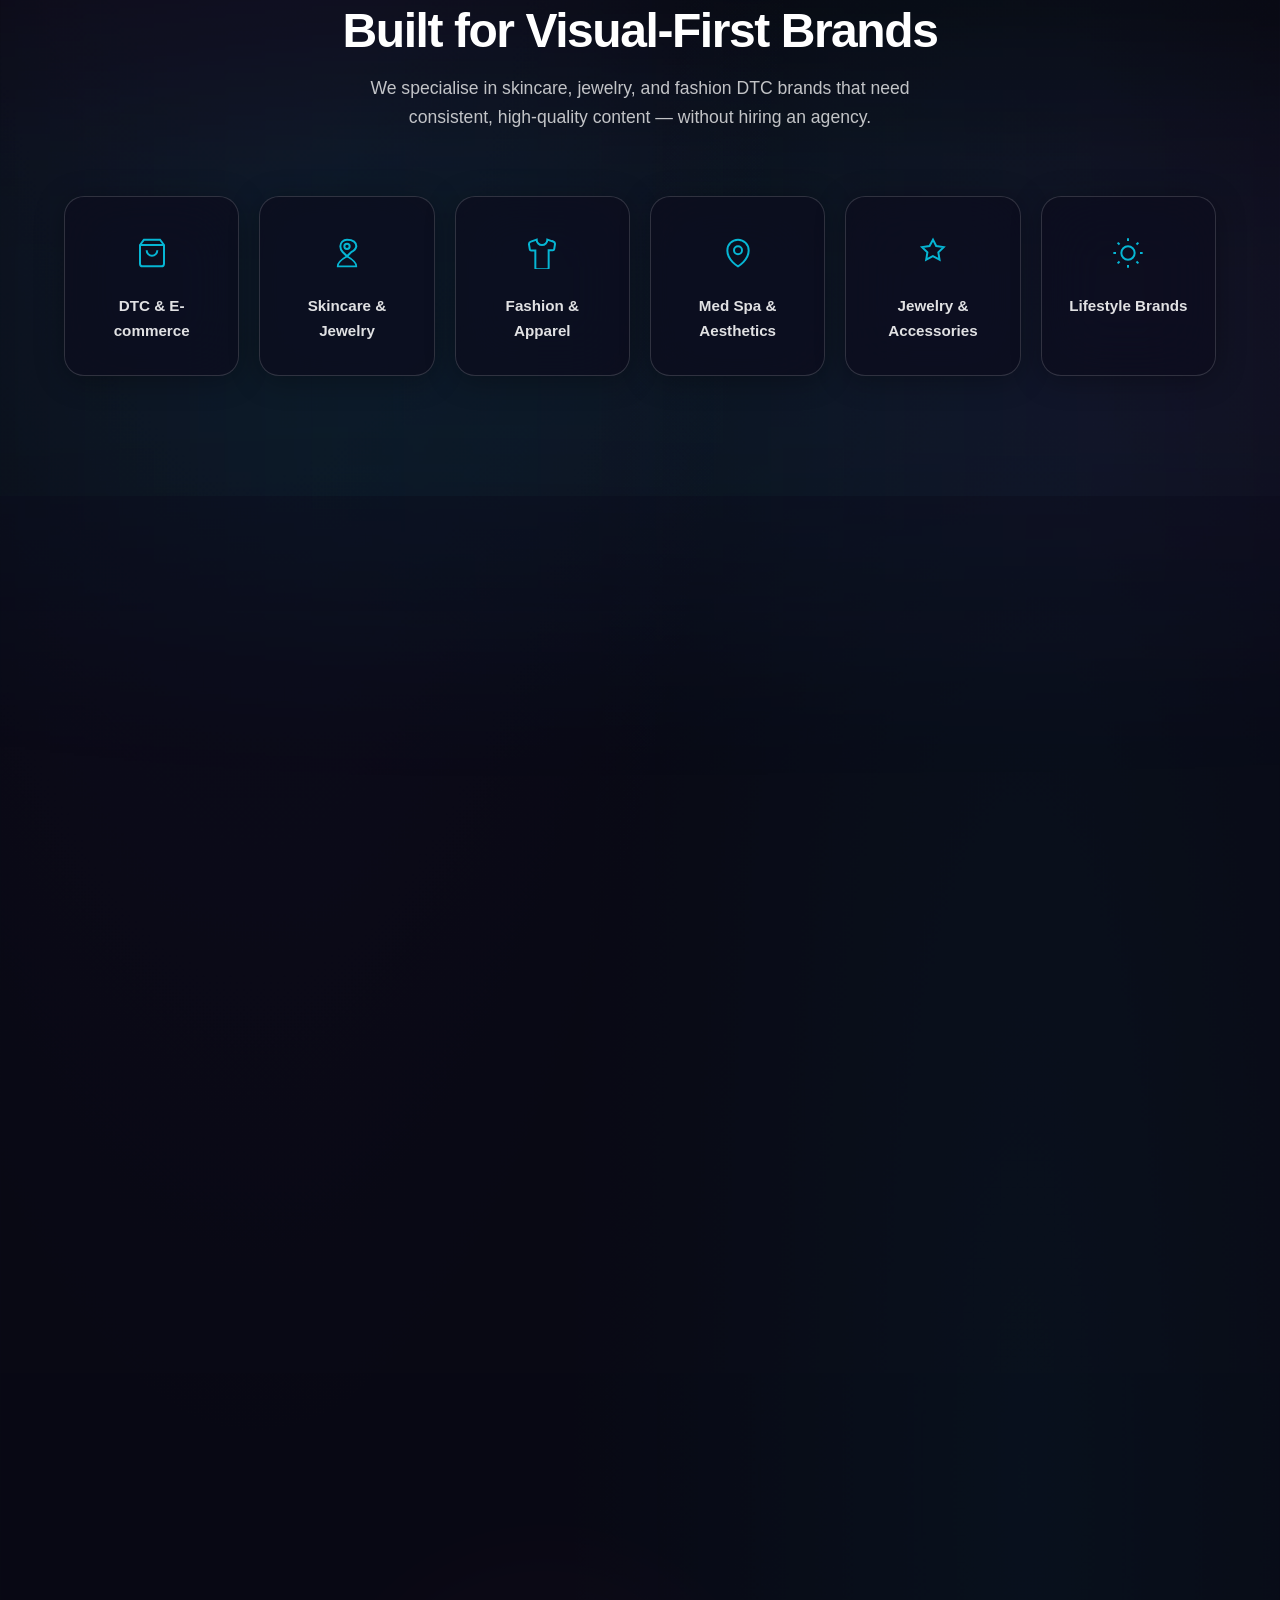
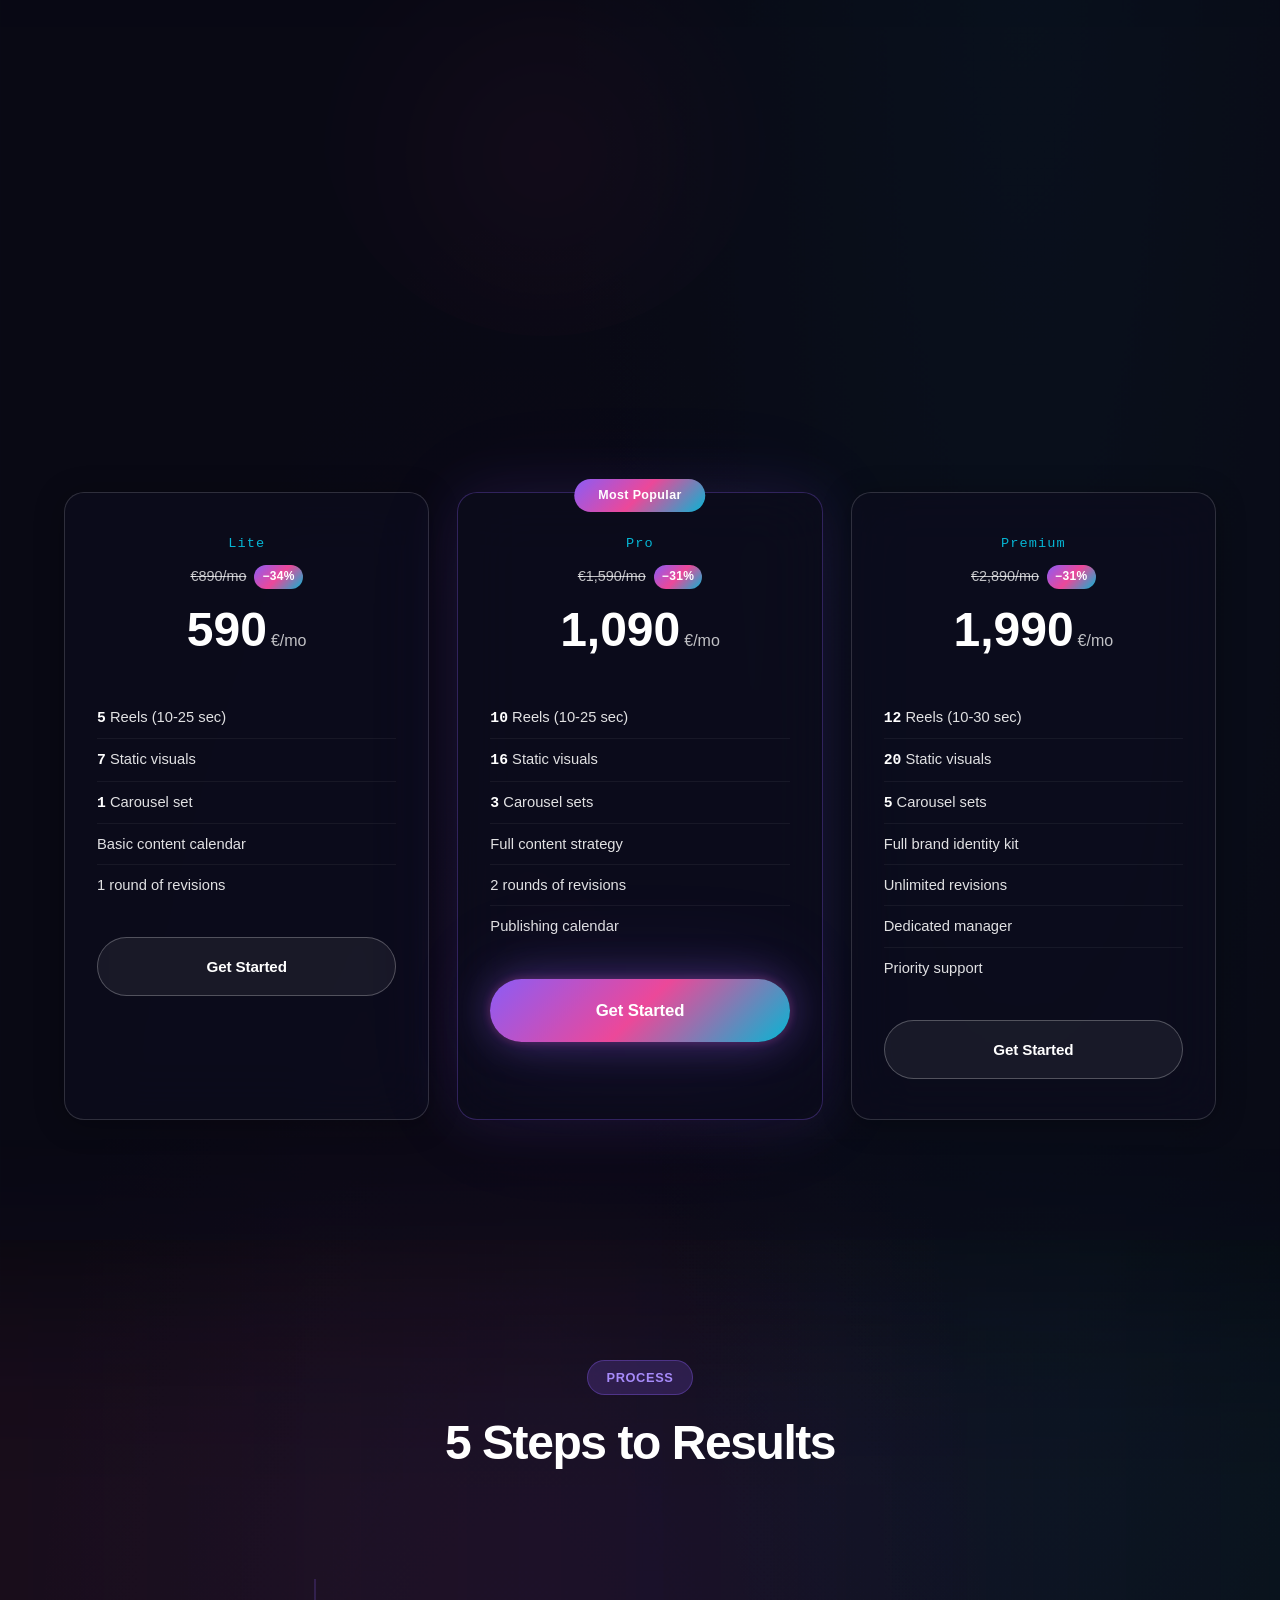
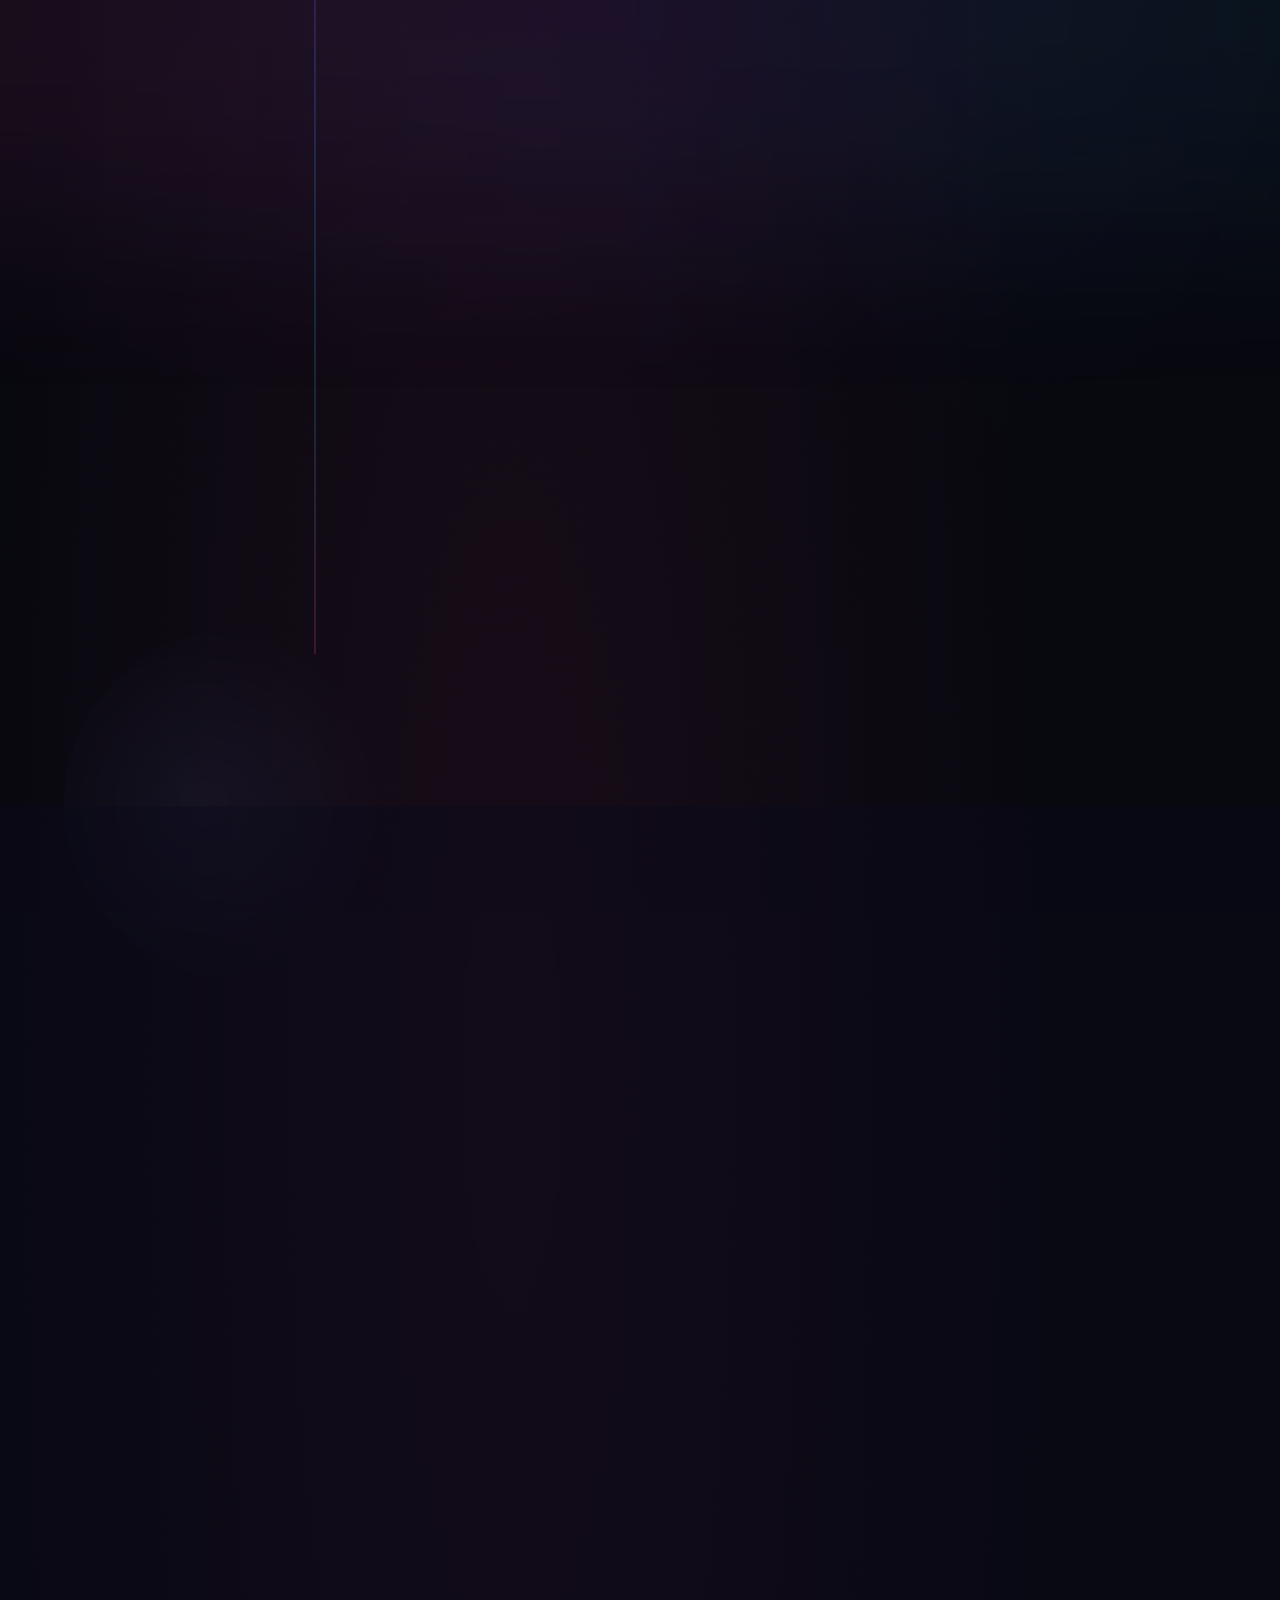
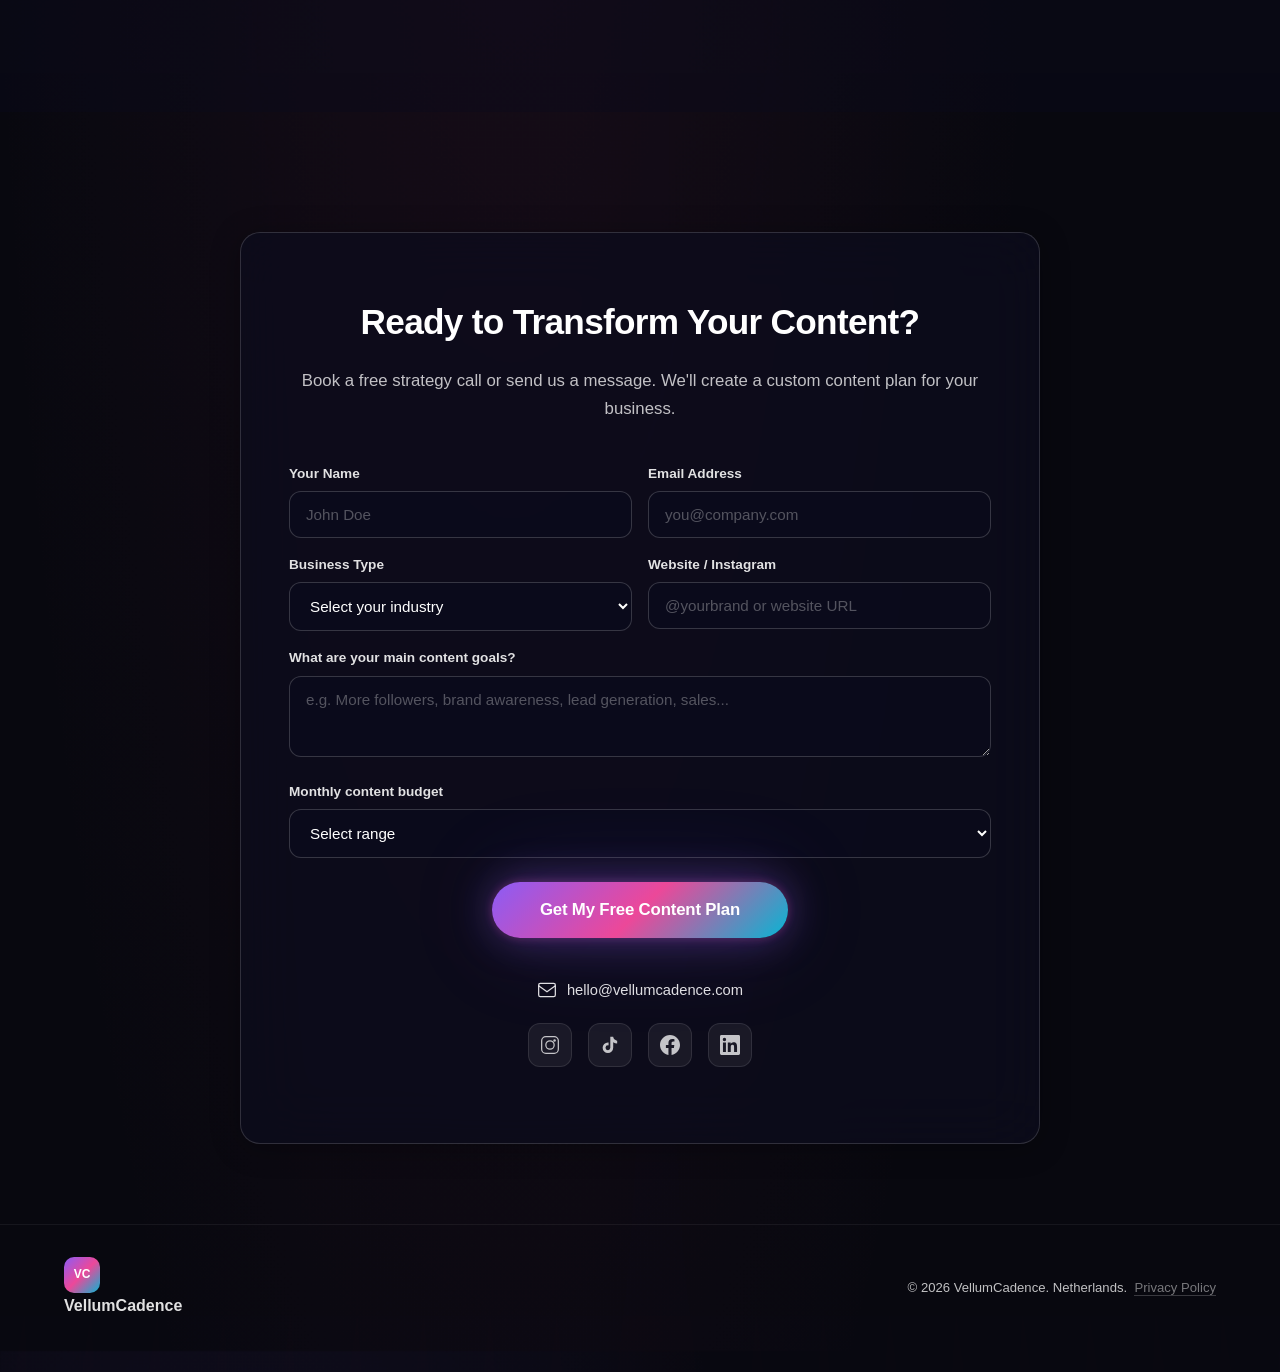
==== commit 95cc8718: "fix: site audit — poster, portfolio dedup, CSP, cookie consent, aria, client portal Co-Authored-By: " ====
--- a/index.html
+++ b/index.html
@@ -13,7 +13,7 @@
   <meta http-equiv="X-Content-Type-Options" content="nosniff">
   <meta http-equiv="Referrer-Policy" content="strict-origin-when-cross-origin">
   <meta http-equiv="Permissions-Policy" content="camera=(), microphone=(), geolocation=()">
-  <meta http-equiv="Content-Security-Policy" content="default-src 'self'; script-src 'self' 'unsafe-inline' https://fonts.googleapis.com; style-src 'self' 'unsafe-inline' https://fonts.googleapis.com https://fonts.gstatic.com; font-src https://fonts.gstatic.com; img-src 'self' data: https:; connect-src 'self' https://api.vellumcadence.com; frame-ancestors 'none';">
+  <meta http-equiv="Content-Security-Policy" content="default-src 'self'; script-src 'self' https://fonts.googleapis.com; style-src 'self' 'unsafe-inline' https://fonts.googleapis.com https://fonts.gstatic.com; font-src https://fonts.gstatic.com; img-src 'self' data: https:; connect-src 'self' https://api.vellumcadence.com; frame-ancestors 'none';">
 
   <!-- Canonical & hreflang -->
   <link rel="canonical" href="https://vellumcadence.com/">
@@ -201,6 +201,7 @@
         <li><a href="#packages" data-i18n="nav.packages">Packages</a></li>
         <li><a href="#faq" data-i18n="nav.faq">FAQ</a></li>
         <li><a href="#cta" class="nav-cta" data-i18n="nav.contact">Get Free Plan</a></li>
+        <li><a href="/client/" class="nav-portal" data-i18n="nav.portal">Client Portal</a></li>
       </ul>
       <!-- Language switcher -->
       <div class="lang-switcher" id="langSwitcher">
@@ -236,7 +237,7 @@
 
       <!-- ====== HERO VIDEO ====== -->
       <div class="hero-video-section anim">
-        <video class="hero-video" autoplay muted loop playsinline>
+        <video class="hero-video" autoplay muted loop playsinline poster="/assets/lume-visual-1.webp">
           <source src="/assets/demo-reel.mp4" type="video/mp4">
         </video>
       </div>
@@ -412,21 +413,13 @@
           <img src="/assets/lume-visual-4.webp" alt="Skincare brand aesthetic — consistent AI content system for DTC" loading="lazy" class="portfolio-img">
           <div class="portfolio-overlay"><span class="portfolio-tag">Skincare · Carousel</span><span class="portfolio-title">Ingredient Story</span><button class="portfolio-open" data-src="/assets/lume-visual-4.webp">View</button></div>
         </div>
-        <div class="portfolio-item anim" data-category="beauty">
-          <img src="/assets/lume-visual-1.webp" alt="Med Spa aesthetics brand content — AI visuals for wellness brand" loading="lazy" class="portfolio-img">
-          <div class="portfolio-overlay"><span class="portfolio-tag">Med Spa · AI Visual</span><span class="portfolio-title">Brand Identity</span><button class="portfolio-open" data-src="/assets/lume-visual-1.webp">View</button></div>
-        </div>
-        <div class="portfolio-item anim" data-category="jewelry">
-          <img src="/assets/lume-visual-3.webp" alt="Lifestyle brand content — AI-powered social media visuals" loading="lazy" class="portfolio-img">
-          <div class="portfolio-overlay"><span class="portfolio-tag">Lifestyle · AI Visual</span><span class="portfolio-title">Mood Campaign</span><button class="portfolio-open" data-src="/assets/lume-visual-3.webp">View</button></div>
-        </div>
       </div>
 
       <!-- Lightbox -->
       <div class="lightbox" id="lightbox">
         <div class="lb-backdrop"></div>
         <div class="lb-content">
-          <button class="lb-close">&times;</button>
+          <button class="lb-close" aria-label="Close">&times;</button>
           <img class="lb-img" src="" alt="">
         </div>
       </div>
@@ -693,30 +686,15 @@
   <script src="script.js" defer></script>
 
   <!-- Cookie Consent (GDPR) -->
-  <div id="cookie-banner" style="display:none;position:fixed;bottom:0;left:0;right:0;z-index:9999;background:#111118;border-top:1px solid rgba(255,255,255,0.1);padding:16px 24px;display:flex;align-items:center;justify-content:space-between;gap:16px;flex-wrap:wrap;">
+  <div id="cookie-banner" style="display:none;position:fixed;bottom:0;left:0;right:0;z-index:9999;background:#111118;border-top:1px solid rgba(255,255,255,0.1);padding:16px 24px;align-items:center;justify-content:space-between;gap:16px;flex-wrap:wrap;">
     <p style="margin:0;color:rgba(255,255,255,0.7);font-size:13px;line-height:1.5;flex:1;min-width:200px;">
       We use cookies to improve your experience and analyse site performance. By continuing, you agree to our
       <a href="/privacy" style="color:#e2ff00;text-decoration:underline;">Privacy Policy</a>.
     </p>
     <div style="display:flex;gap:10px;flex-shrink:0;">
-      <button onclick="vcCookieDecline()" style="background:transparent;border:1px solid rgba(255,255,255,0.25);color:rgba(255,255,255,0.6);padding:8px 16px;border-radius:6px;cursor:pointer;font-size:13px;">Decline</button>
-      <button onclick="vcCookieAccept()" style="background:#e2ff00;border:none;color:#0d0d0d;padding:8px 20px;border-radius:6px;cursor:pointer;font-size:13px;font-weight:600;">Accept</button>
+      <button id="cookie-decline" style="background:transparent;border:1px solid rgba(255,255,255,0.25);color:rgba(255,255,255,0.6);padding:8px 16px;border-radius:6px;cursor:pointer;font-size:13px;">Decline</button>
+      <button id="cookie-accept" style="background:#e2ff00;border:none;color:#0d0d0d;padding:8px 20px;border-radius:6px;cursor:pointer;font-size:13px;font-weight:600;">Accept</button>
     </div>
   </div>
-  <script>
-  (function(){
-    if(!localStorage.getItem('vc_cookie_consent')){
-      document.getElementById('cookie-banner').style.display='flex';
-    }
-  })();
-  function vcCookieAccept(){
-    localStorage.setItem('vc_cookie_consent','accepted');
-    document.getElementById('cookie-banner').style.display='none';
-  }
-  function vcCookieDecline(){
-    localStorage.setItem('vc_cookie_consent','declined');
-    document.getElementById('cookie-banner').style.display='none';
-  }
-  </script>
 </body>
 </html>
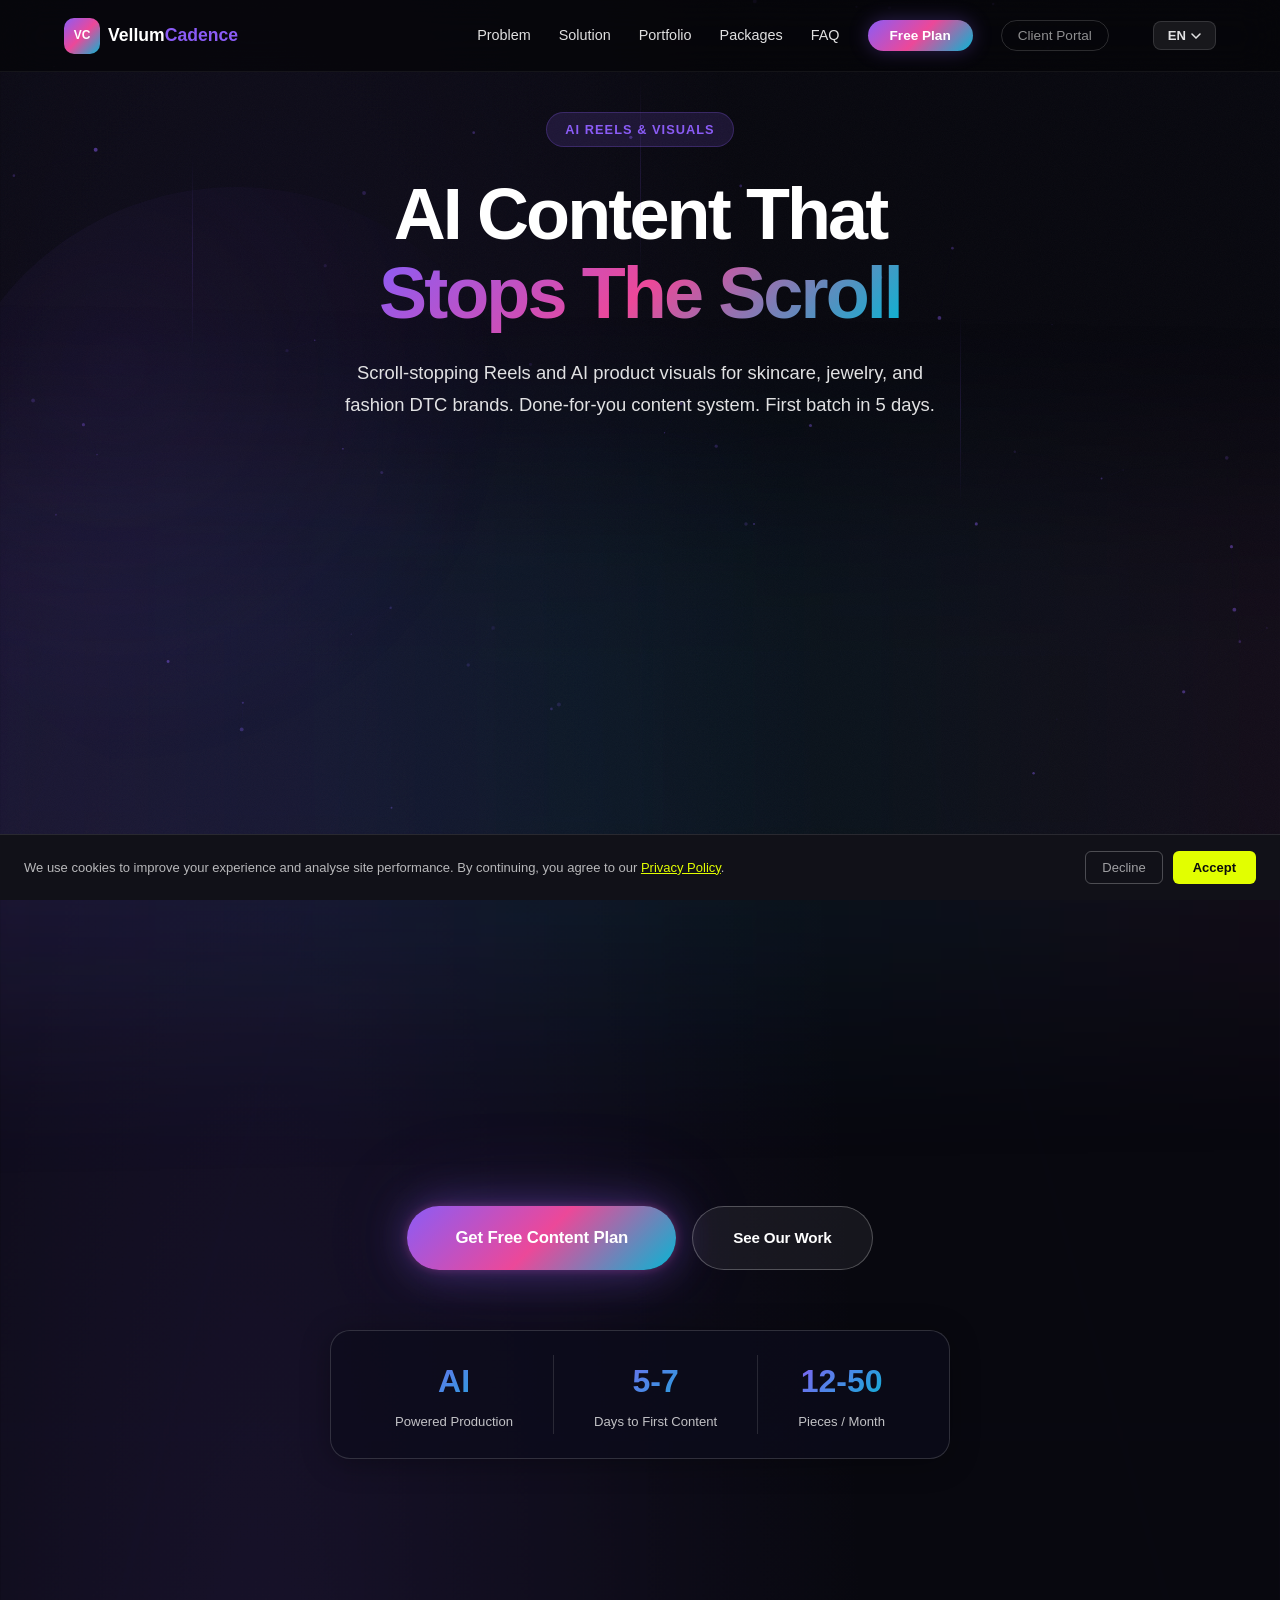
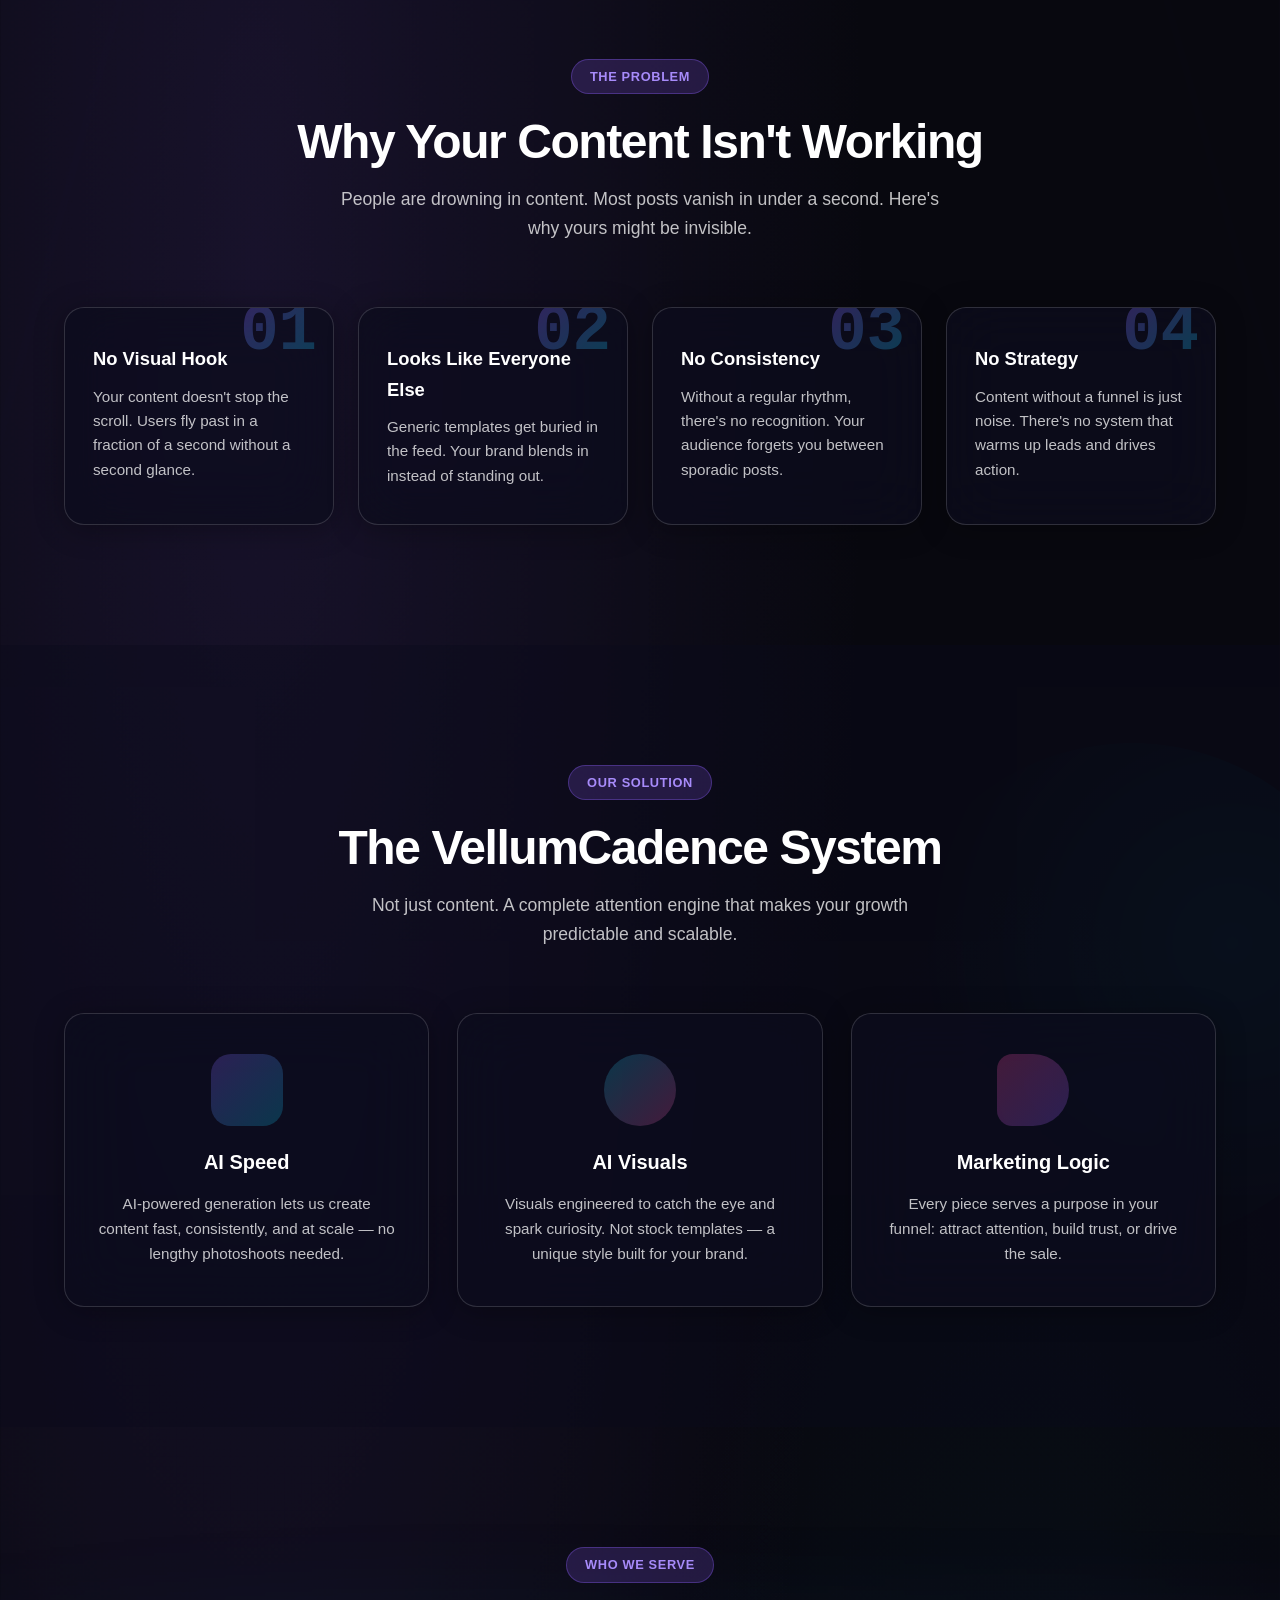
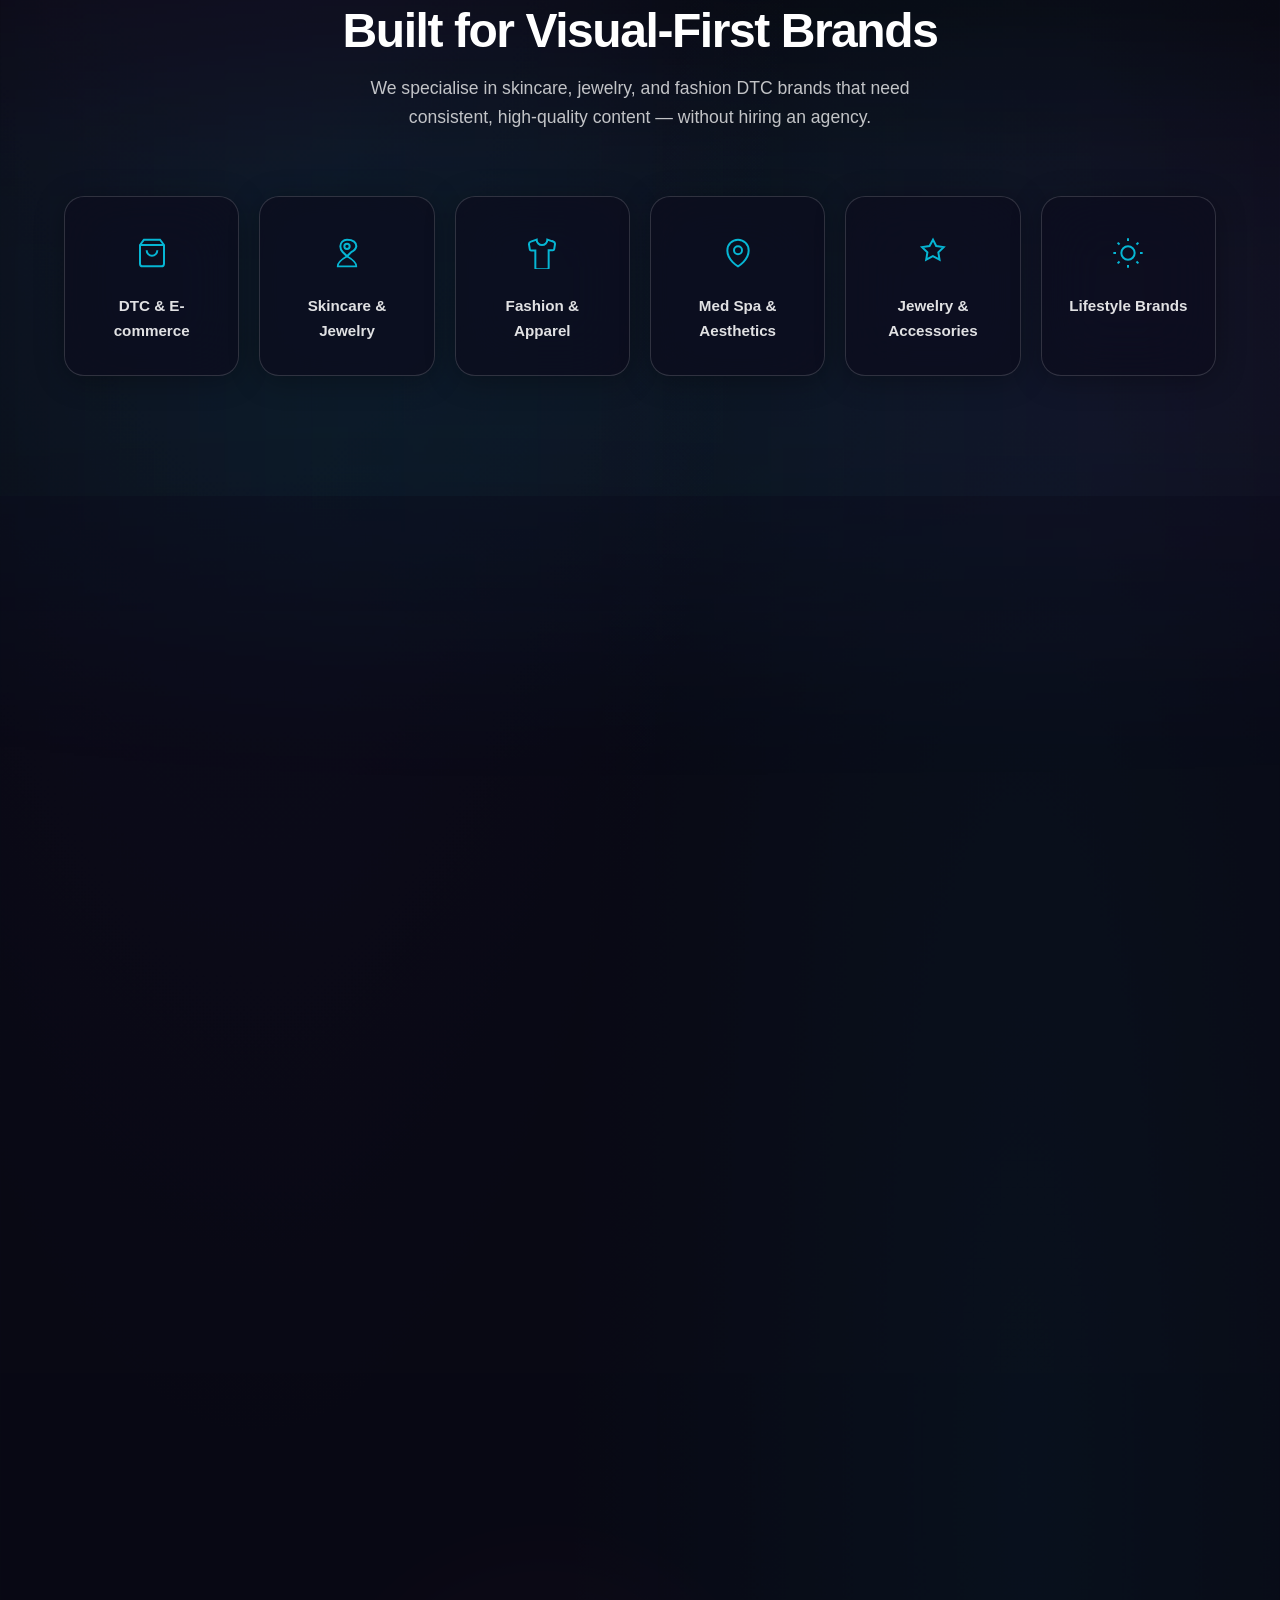
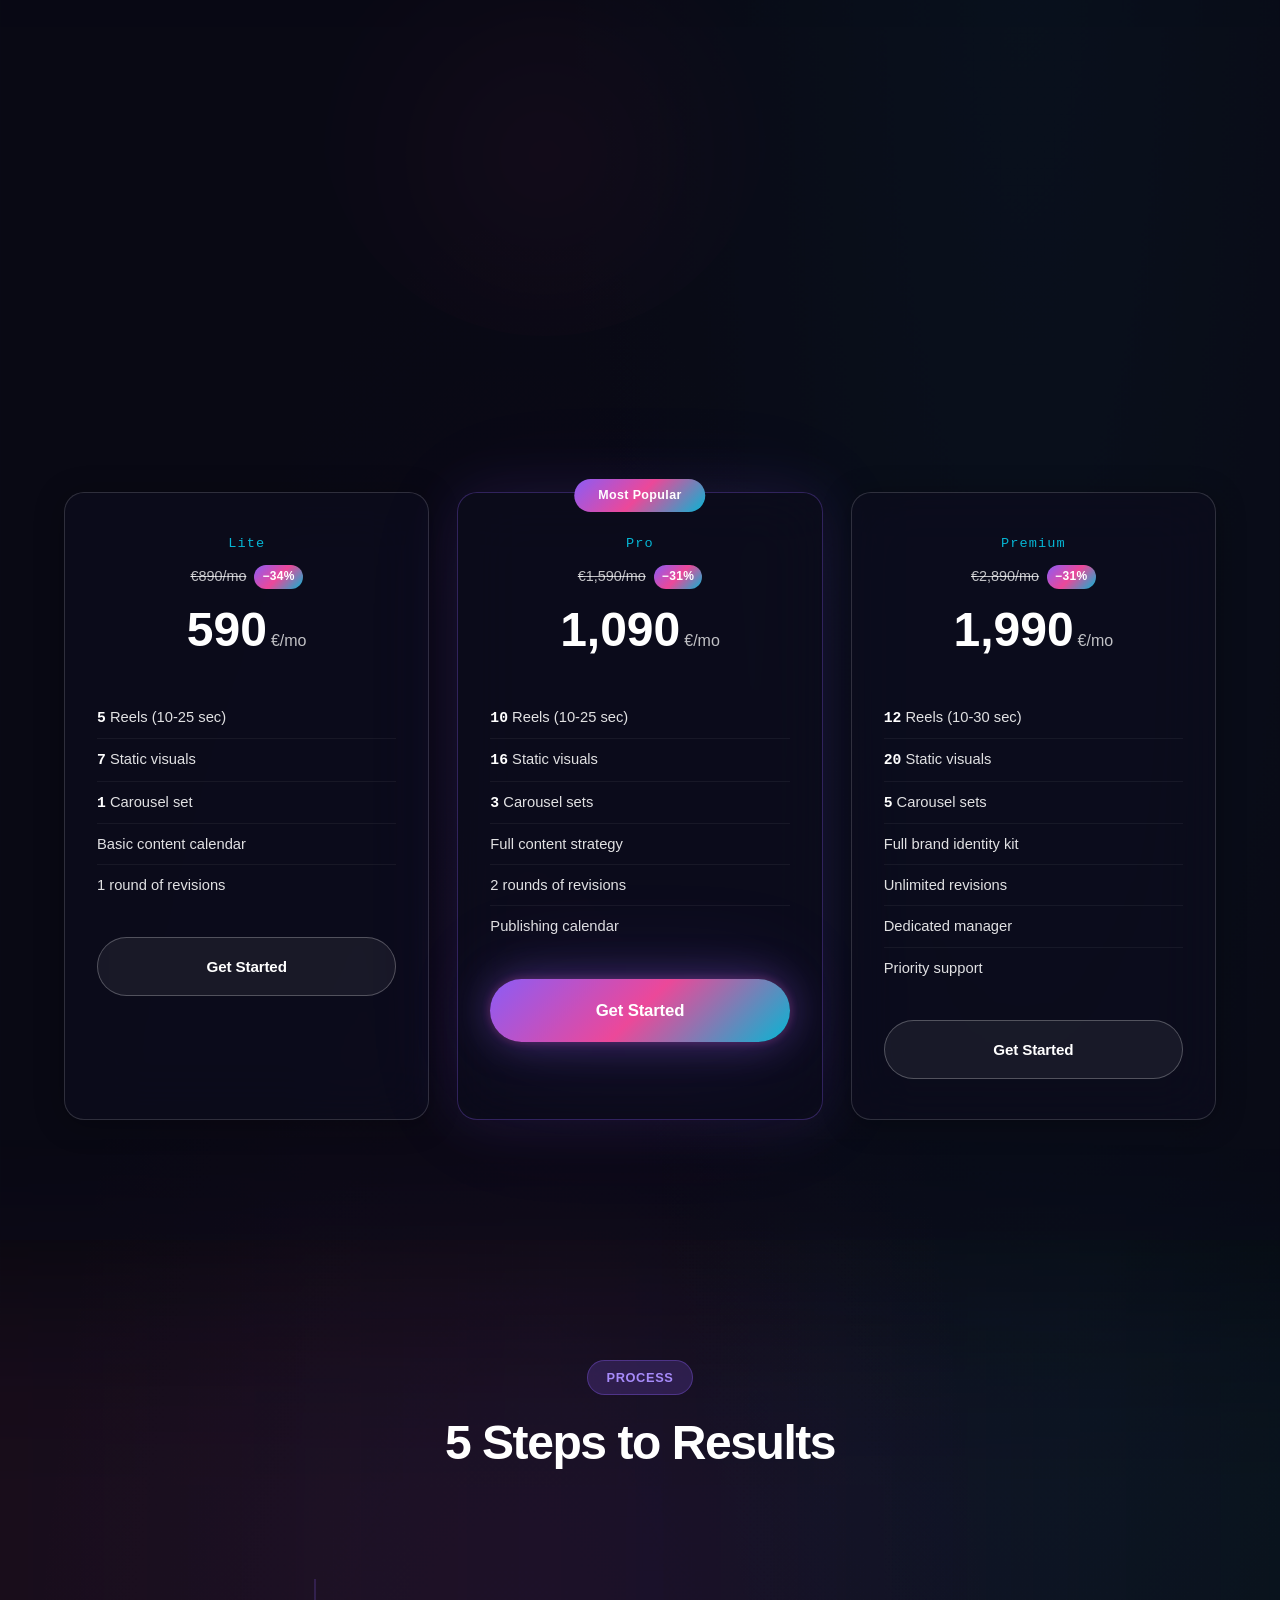
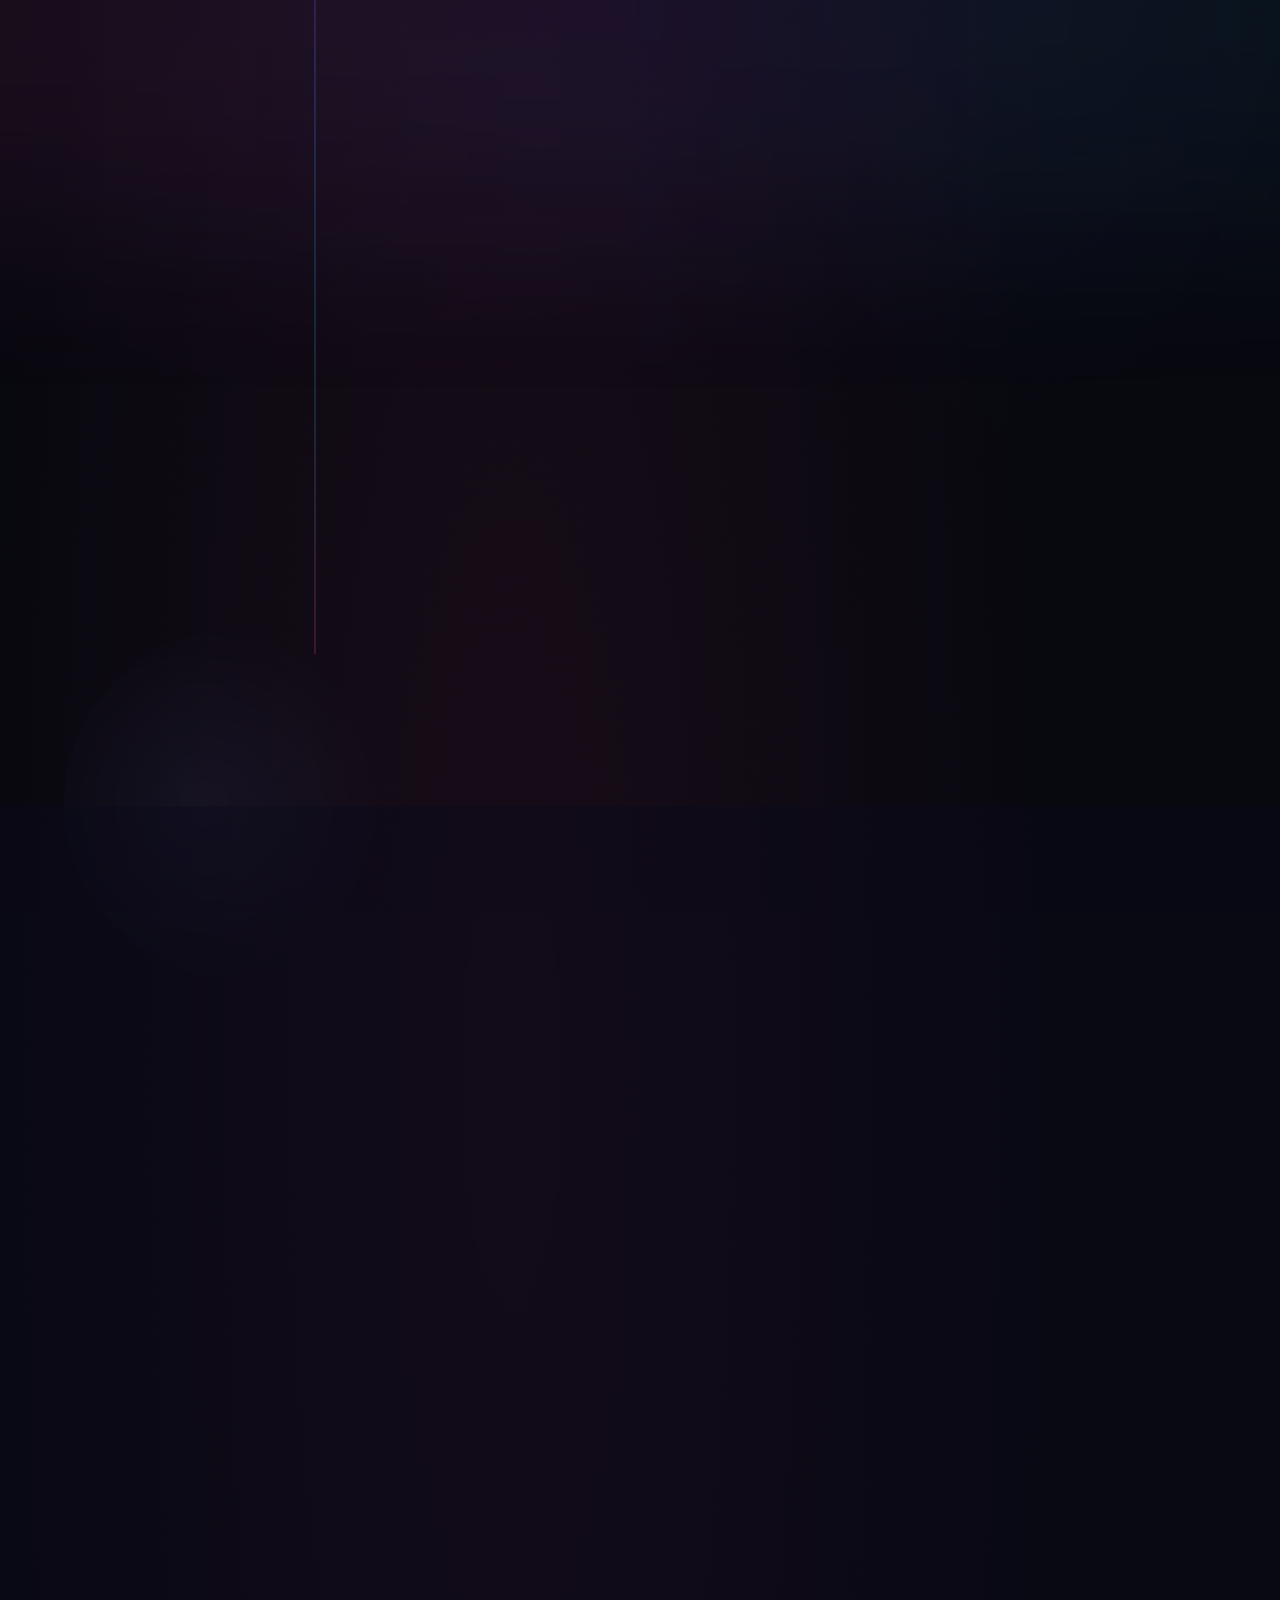
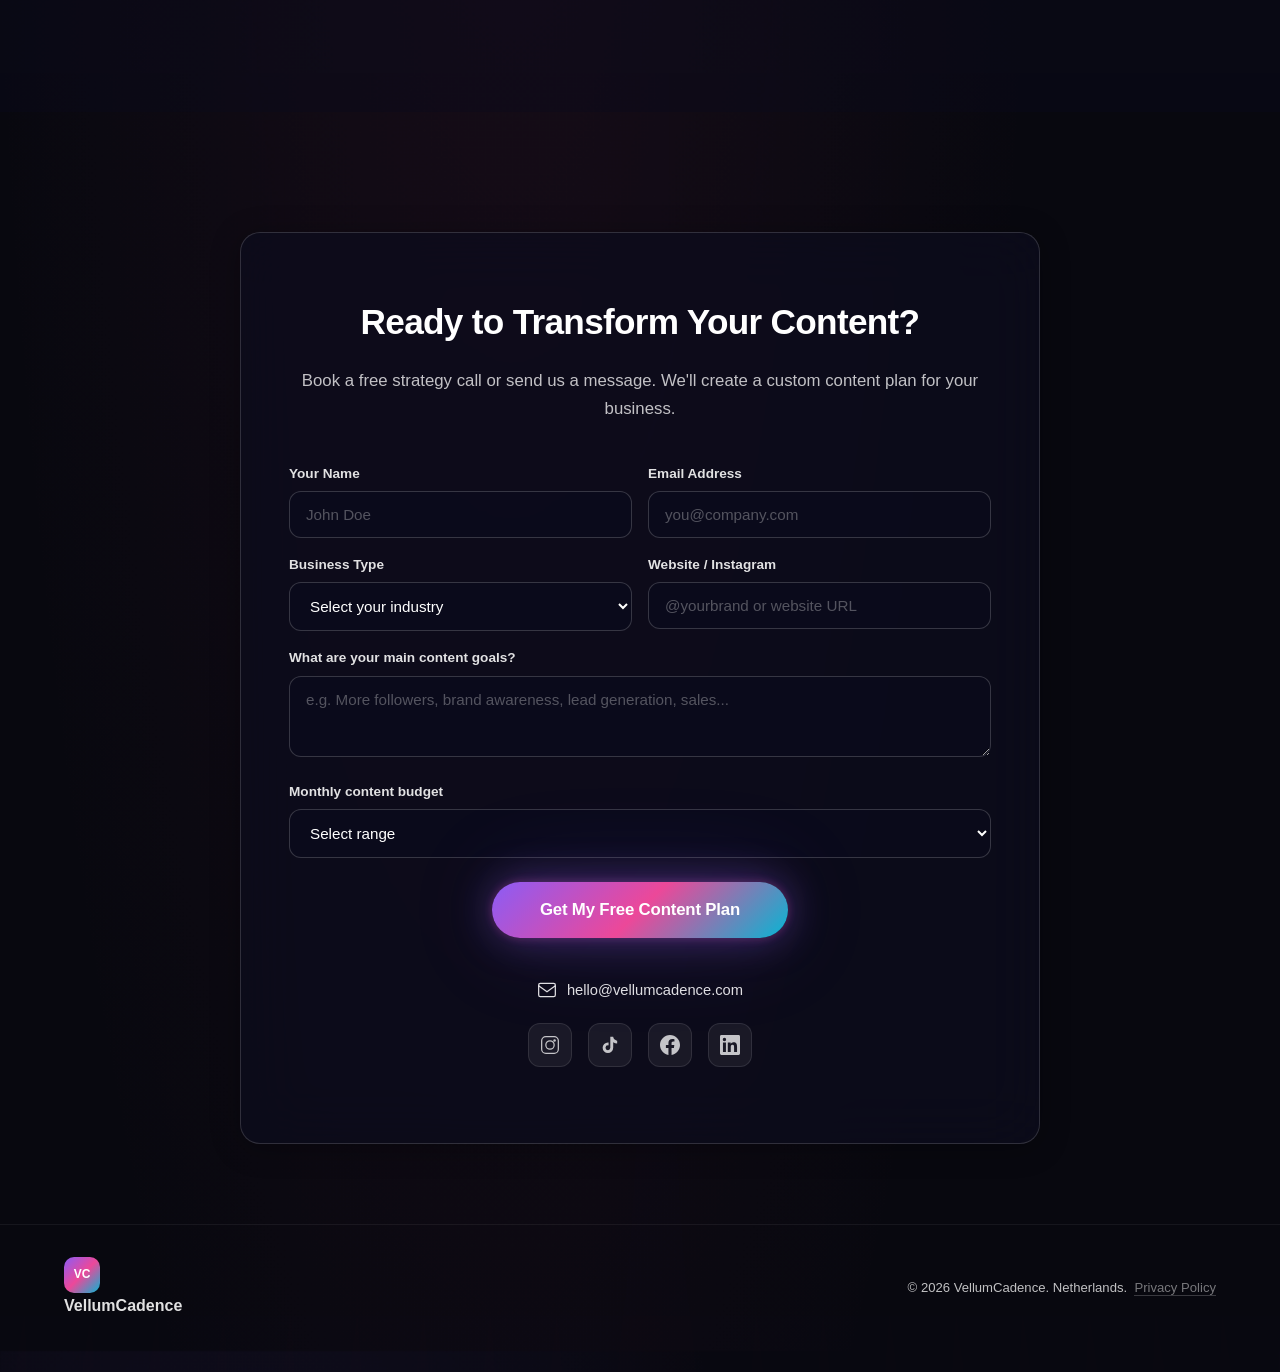
==== commit 9bc539ca: "perf: video CLS/LCP fix, canvas IntersectionObserver, aria nav label, preload hero image Co-Authored" ====
--- a/index.html
+++ b/index.html
@@ -154,6 +154,9 @@
   }
   </script>
 
+  <!-- Preload critical hero image (LCP) -->
+  <link rel="preload" as="image" href="/assets/lume-visual-1.webp">
+
   <link rel="preconnect" href="https://fonts.googleapis.com">
   <link rel="preconnect" href="https://fonts.gstatic.com" crossorigin>
   <!-- Non-blocking Google Fonts load -->
@@ -185,7 +188,7 @@
   <div class="cursor-glow" id="cursorGlow" aria-hidden="true"></div>
 
   <!-- Navigation -->
-  <nav class="nav" id="nav">
+  <nav class="nav" id="nav" aria-label="Main navigation">
     <div class="nav-inner">
       <a href="#" class="nav-logo" id="nav-logo">
         <img id="logo-img" src="/logo-img.svg" alt="VellumCadence" style="display:none;height:36px;" onerror="this.style.display='none';" onload="this.style.display='inline-block';document.getElementById('logo-text').style.display='none';">
@@ -237,7 +240,7 @@
 
       <!-- ====== HERO VIDEO ====== -->
       <div class="hero-video-section anim">
-        <video class="hero-video" autoplay muted loop playsinline poster="/assets/lume-visual-1.webp">
+        <video class="hero-video" autoplay muted loop playsinline preload="metadata" width="420" height="747" poster="/assets/lume-visual-1.webp">
           <source src="/assets/demo-reel.mp4" type="video/mp4">
         </video>
       </div>
@@ -420,7 +423,7 @@
         <div class="lb-backdrop"></div>
         <div class="lb-content">
           <button class="lb-close" aria-label="Close">&times;</button>
-          <img class="lb-img" src="" alt="">
+          <img class="lb-img" src="" alt="" loading="lazy">
         </div>
       </div>
     </div>
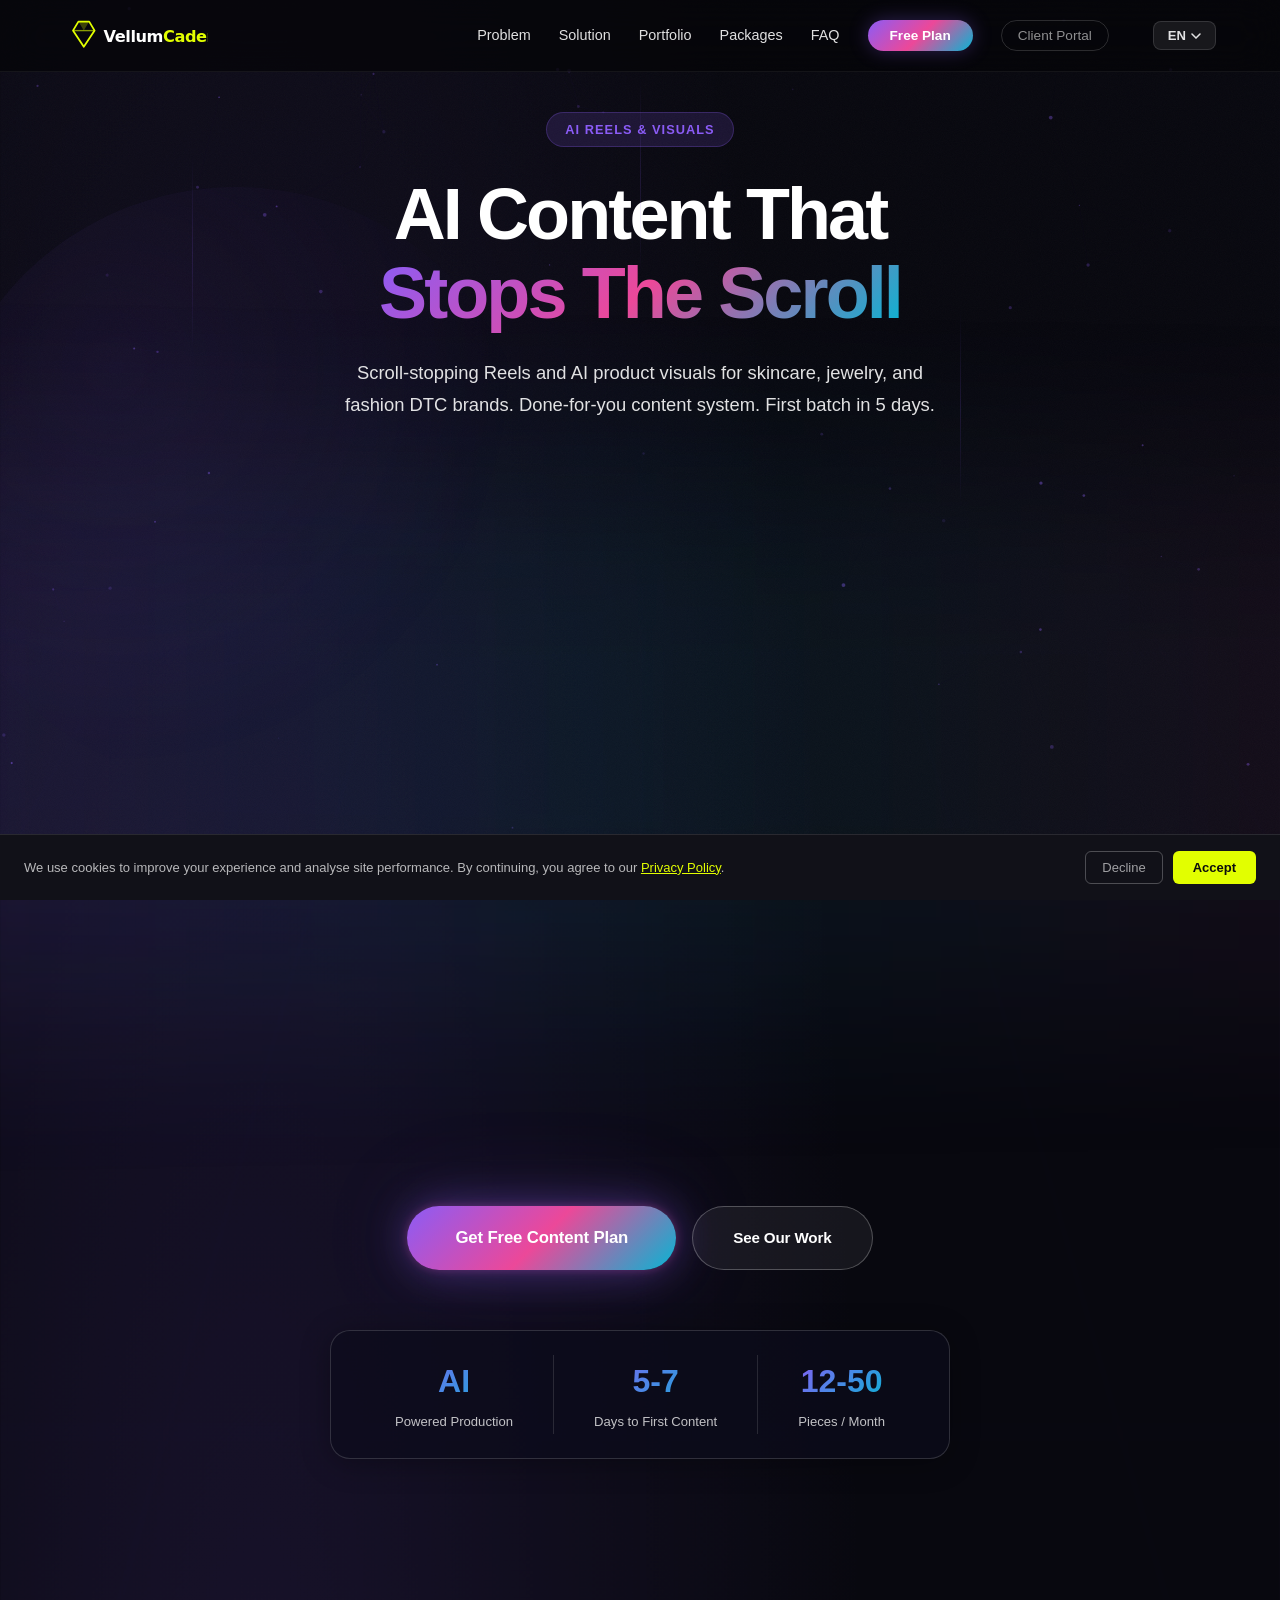
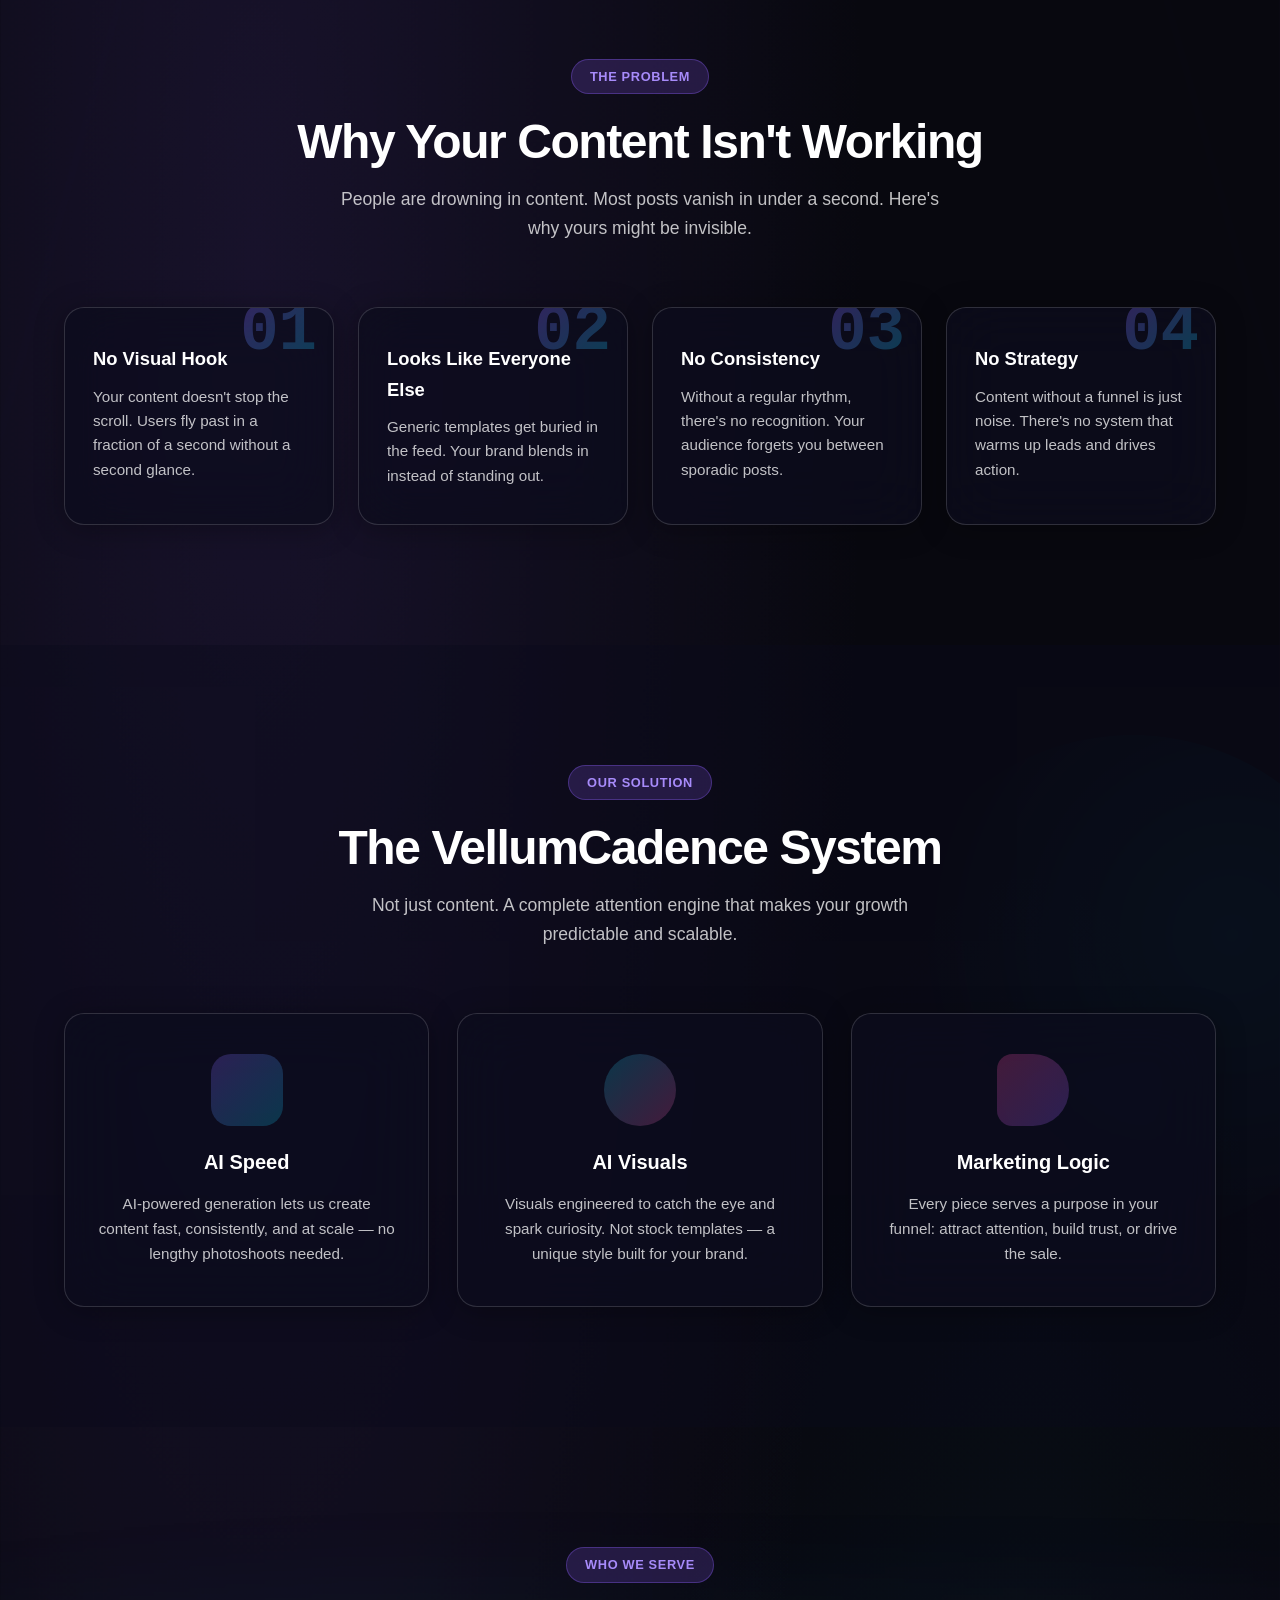
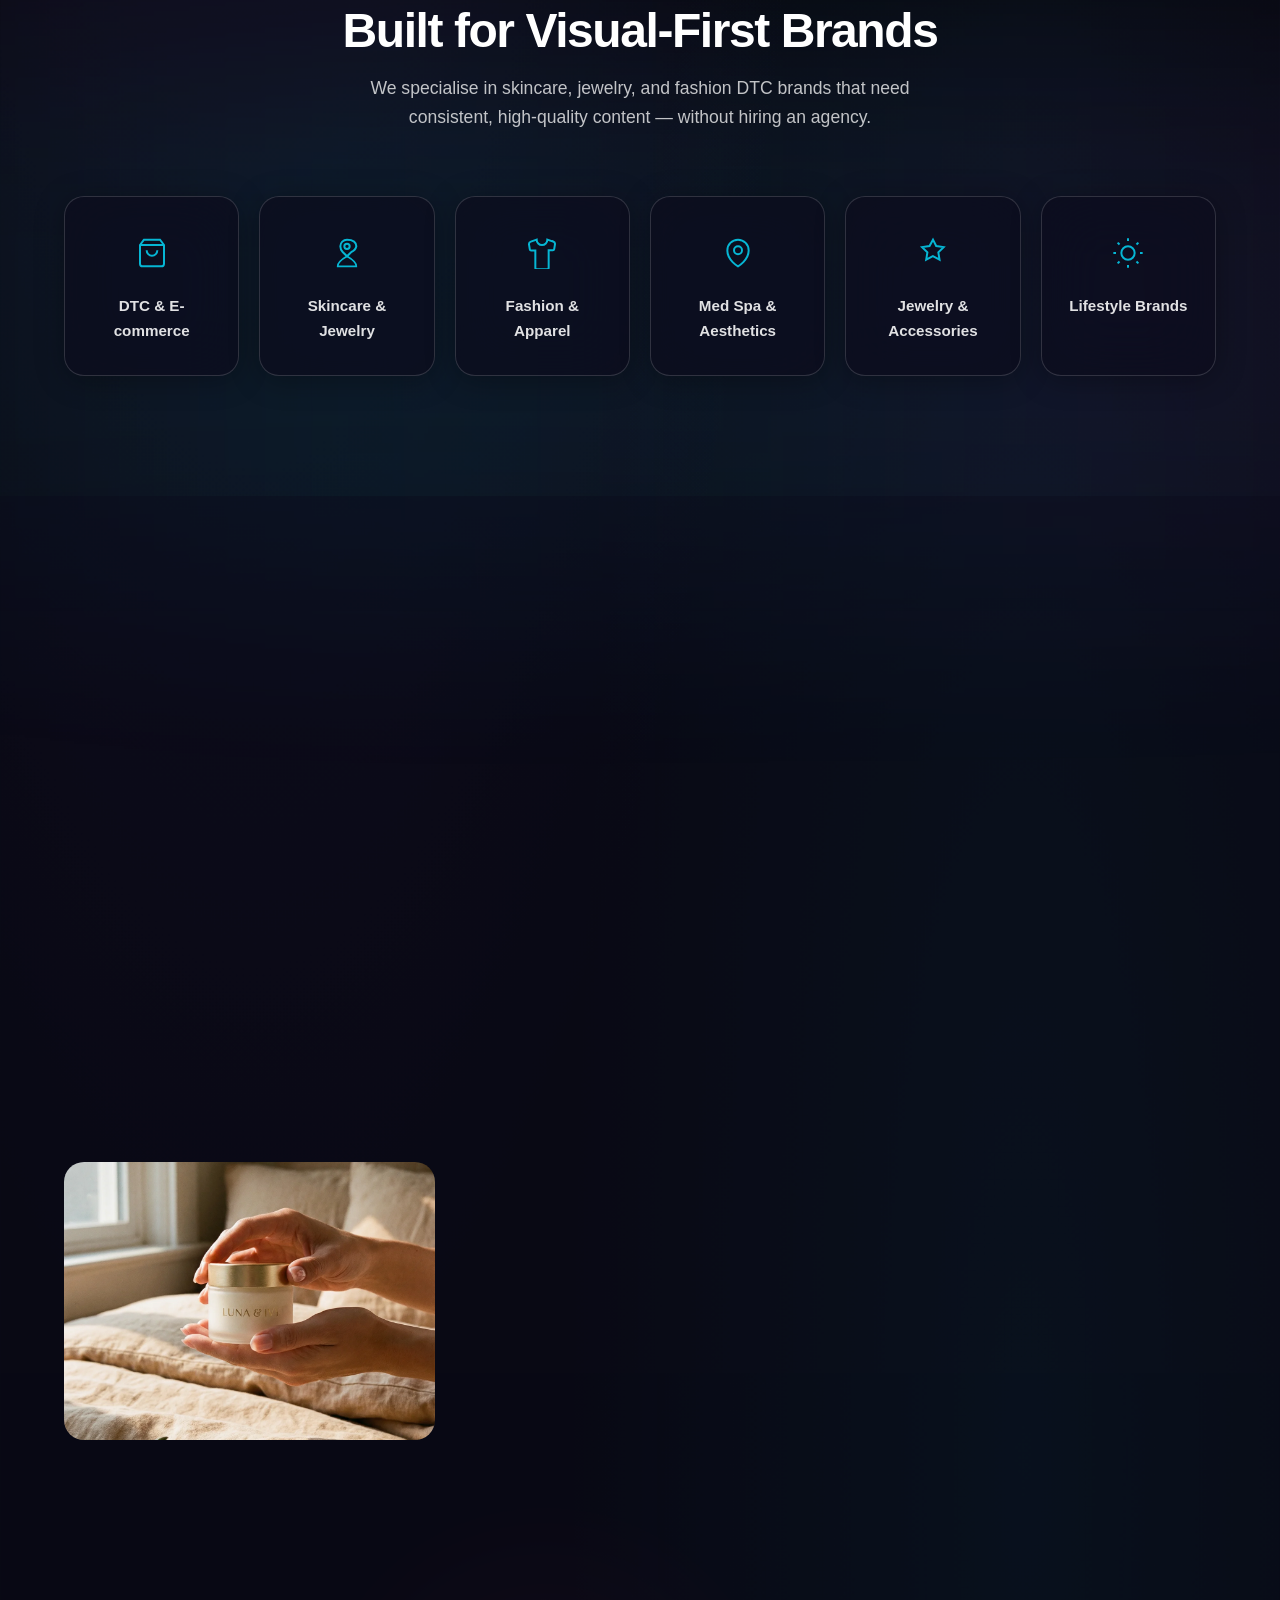
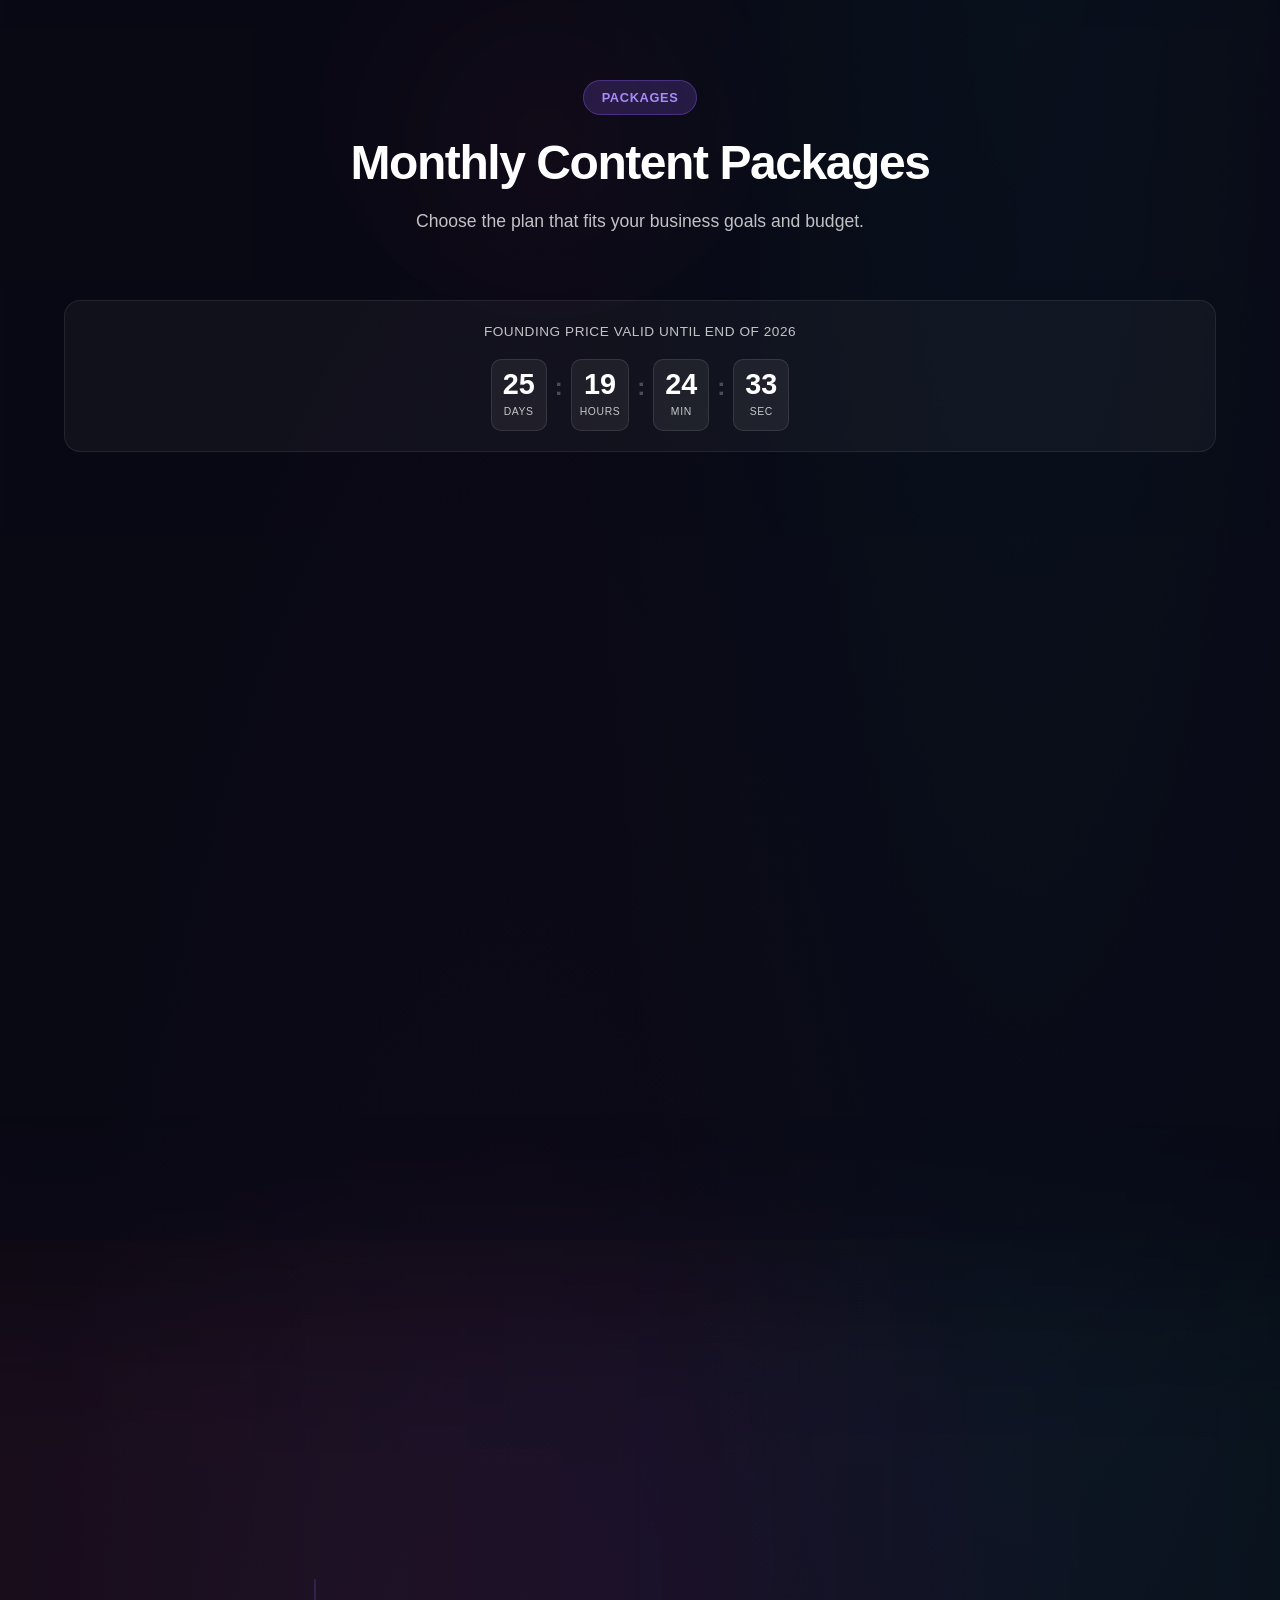
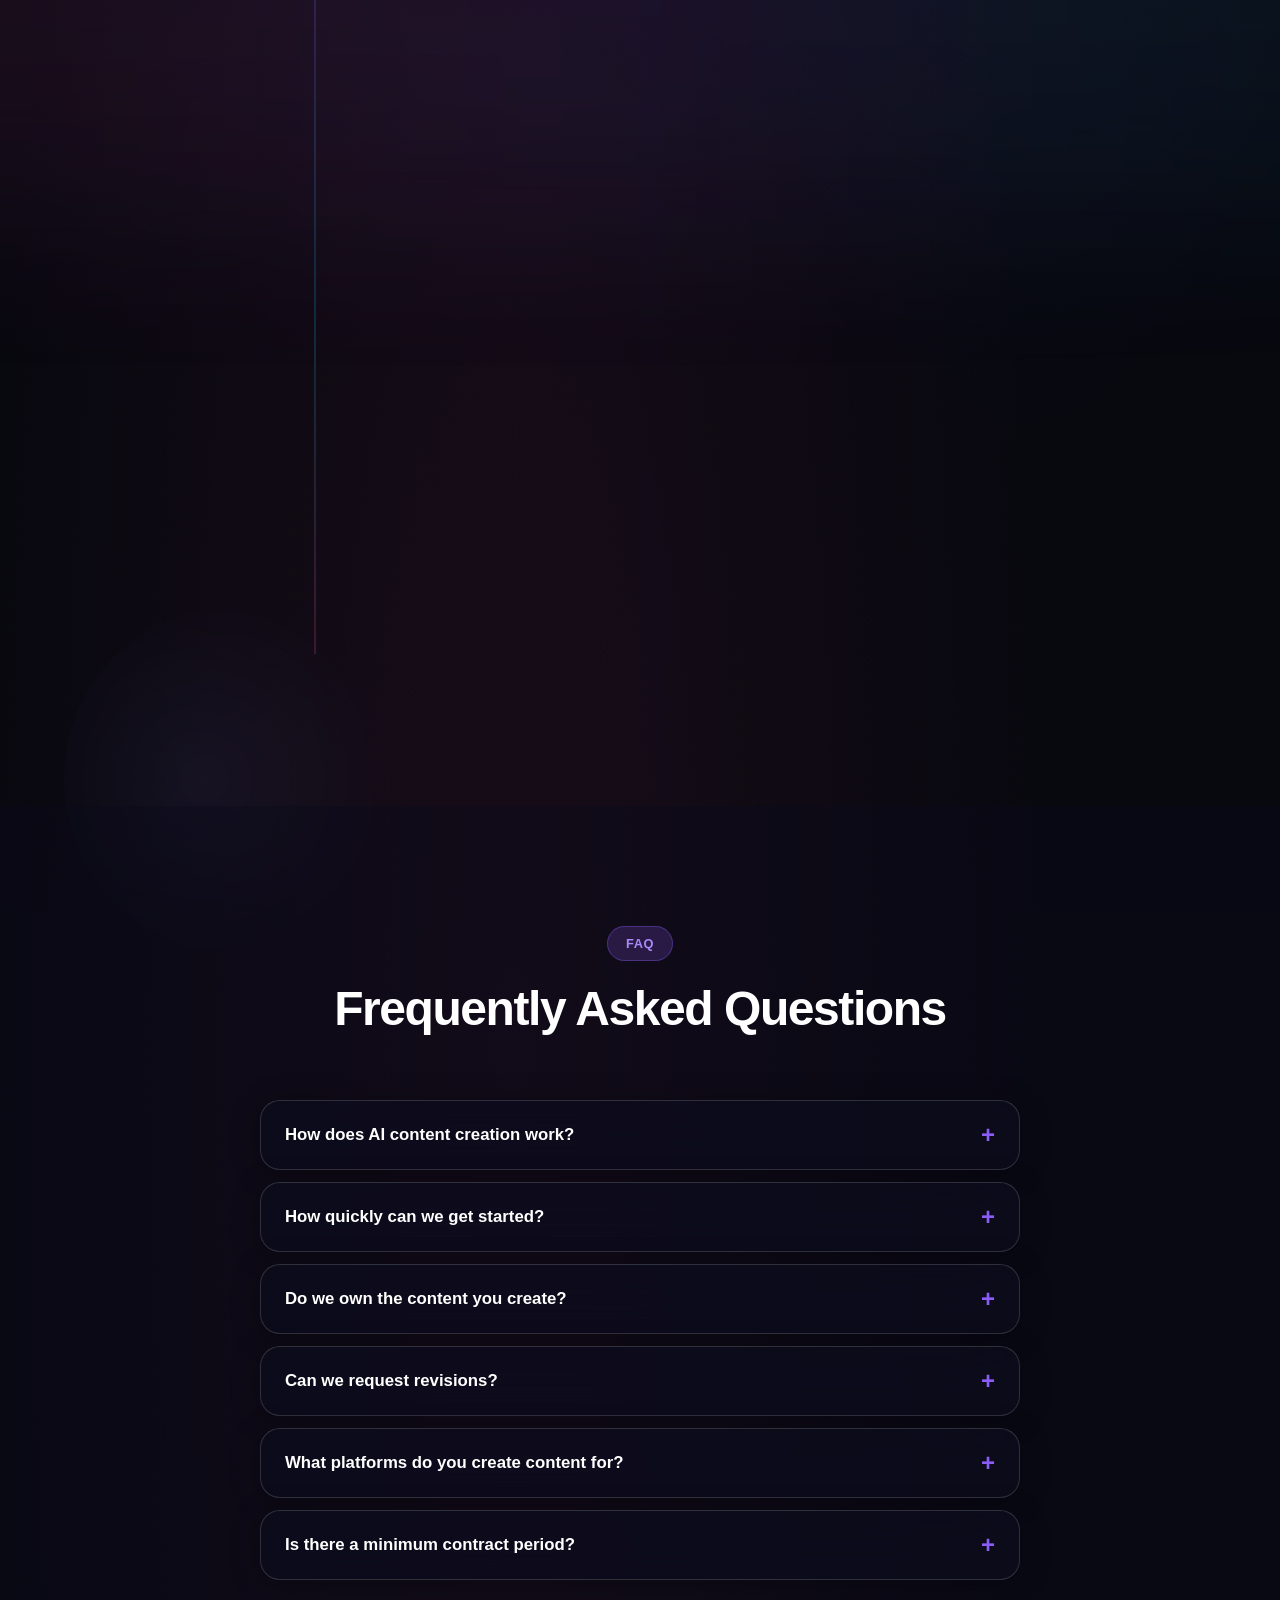
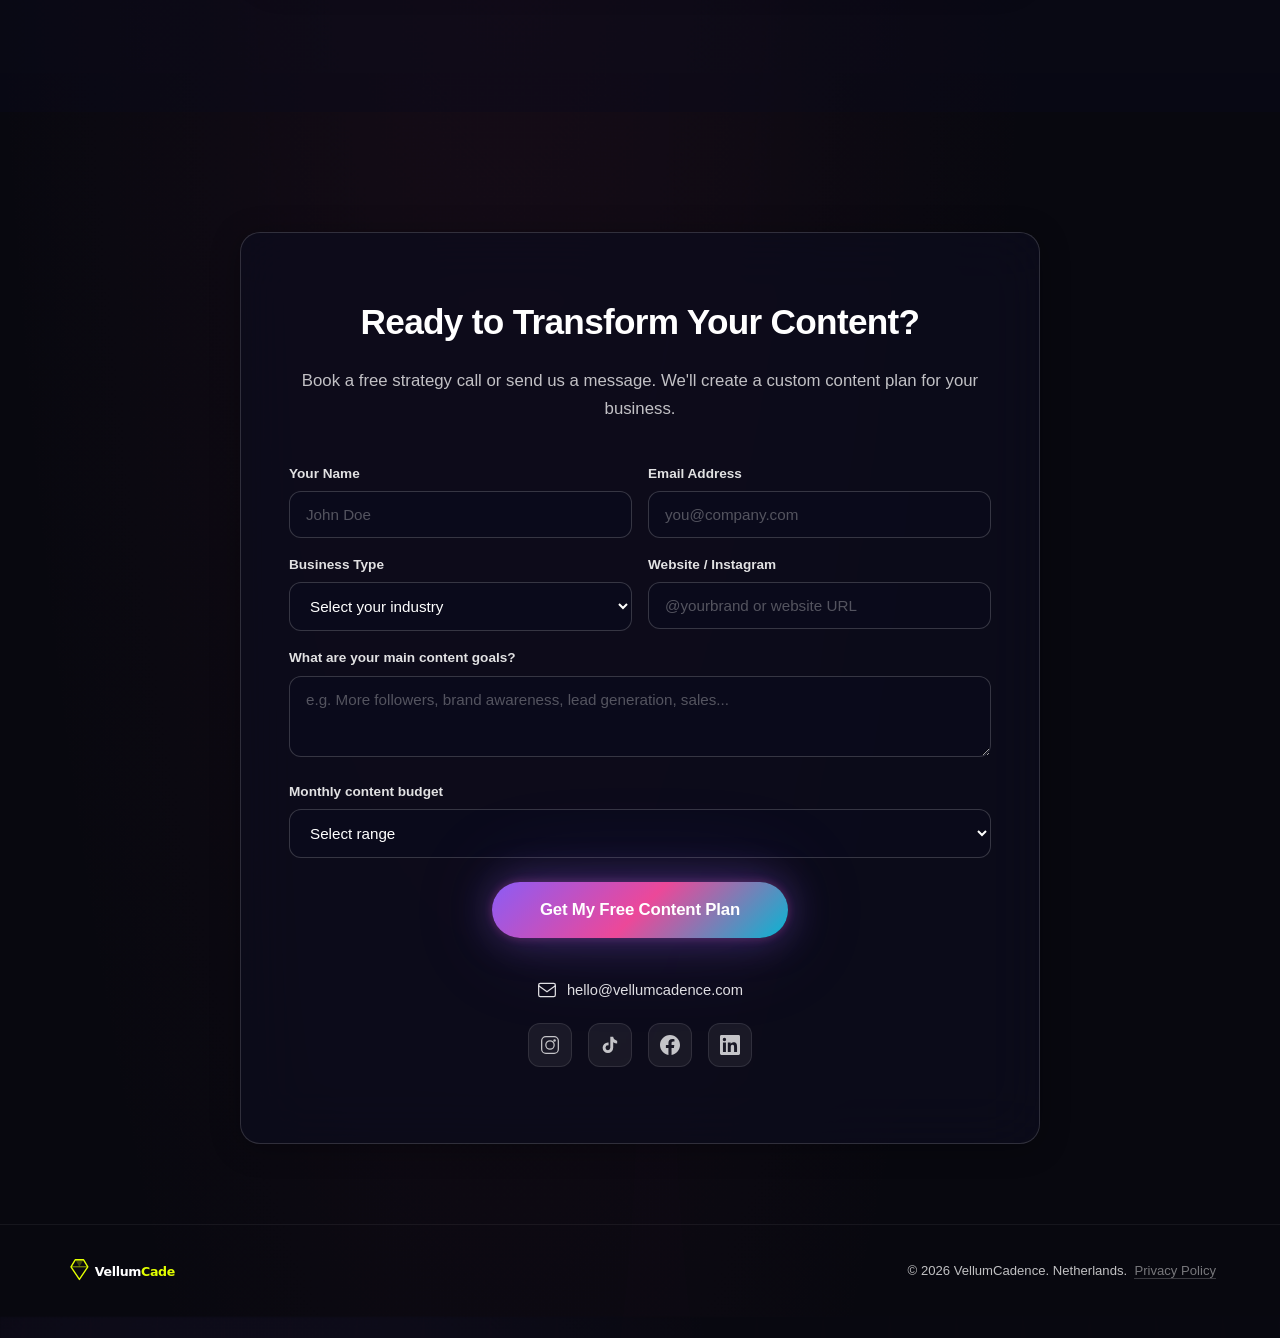
==== commit 21b6cda2: "fix: CSP inline handler blocking + i18n form error text Co-Authored-By: Claude Opus 4.6 <noreply@ant" ====
--- a/index.html
+++ b/index.html
@@ -13,7 +13,7 @@
   <meta http-equiv="X-Content-Type-Options" content="nosniff">
   <meta http-equiv="Referrer-Policy" content="strict-origin-when-cross-origin">
   <meta http-equiv="Permissions-Policy" content="camera=(), microphone=(), geolocation=()">
-  <meta http-equiv="Content-Security-Policy" content="default-src 'self'; script-src 'self' https://fonts.googleapis.com; style-src 'self' 'unsafe-inline' https://fonts.googleapis.com https://fonts.gstatic.com; font-src https://fonts.gstatic.com; img-src 'self' data: https:; connect-src 'self' https://api.vellumcadence.com; frame-ancestors 'none';">
+  <meta http-equiv="Content-Security-Policy" content="default-src 'self'; script-src 'self' 'unsafe-inline' https://fonts.googleapis.com; style-src 'self' 'unsafe-inline' https://fonts.googleapis.com https://fonts.gstatic.com; font-src https://fonts.gstatic.com; img-src 'self' data: https:; connect-src 'self' https://api.vellumcadence.com; frame-ancestors 'none';">
 
   <!-- Canonical & hreflang -->
   <link rel="canonical" href="https://vellumcadence.com/">
